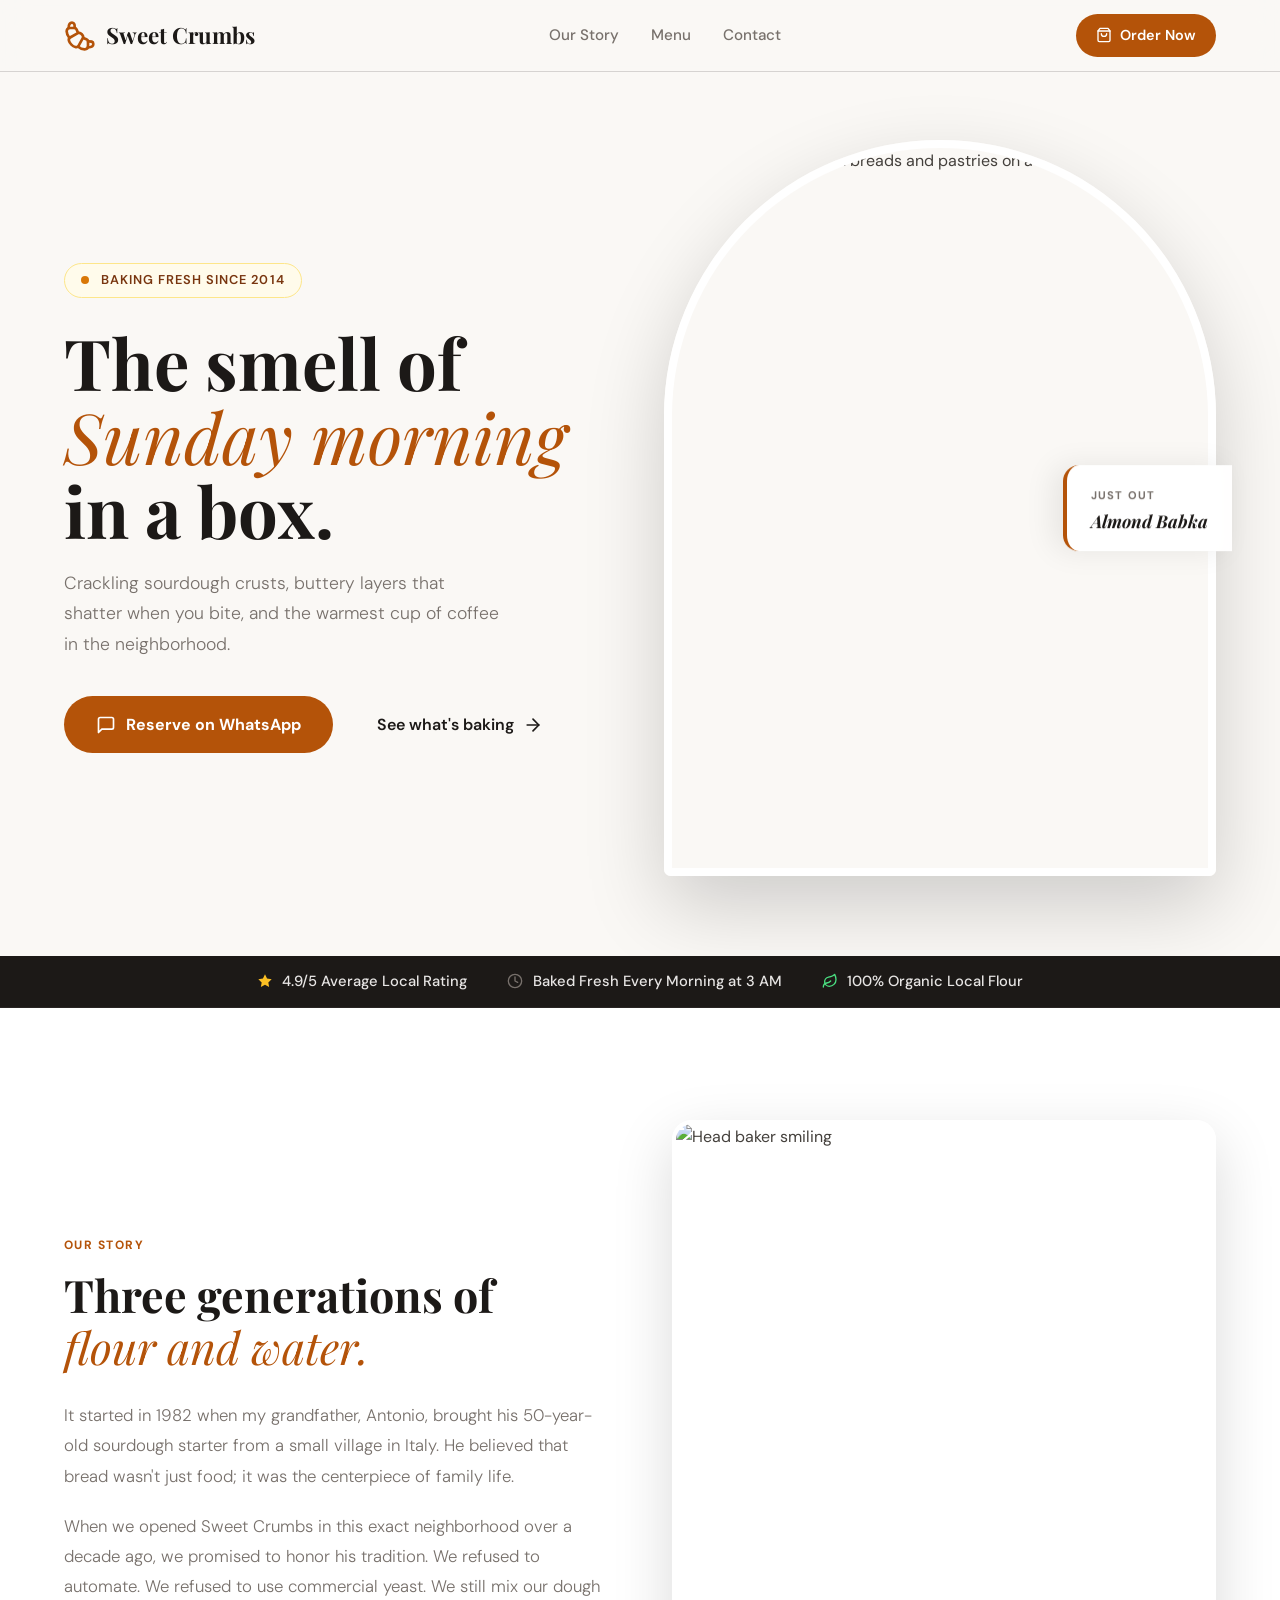
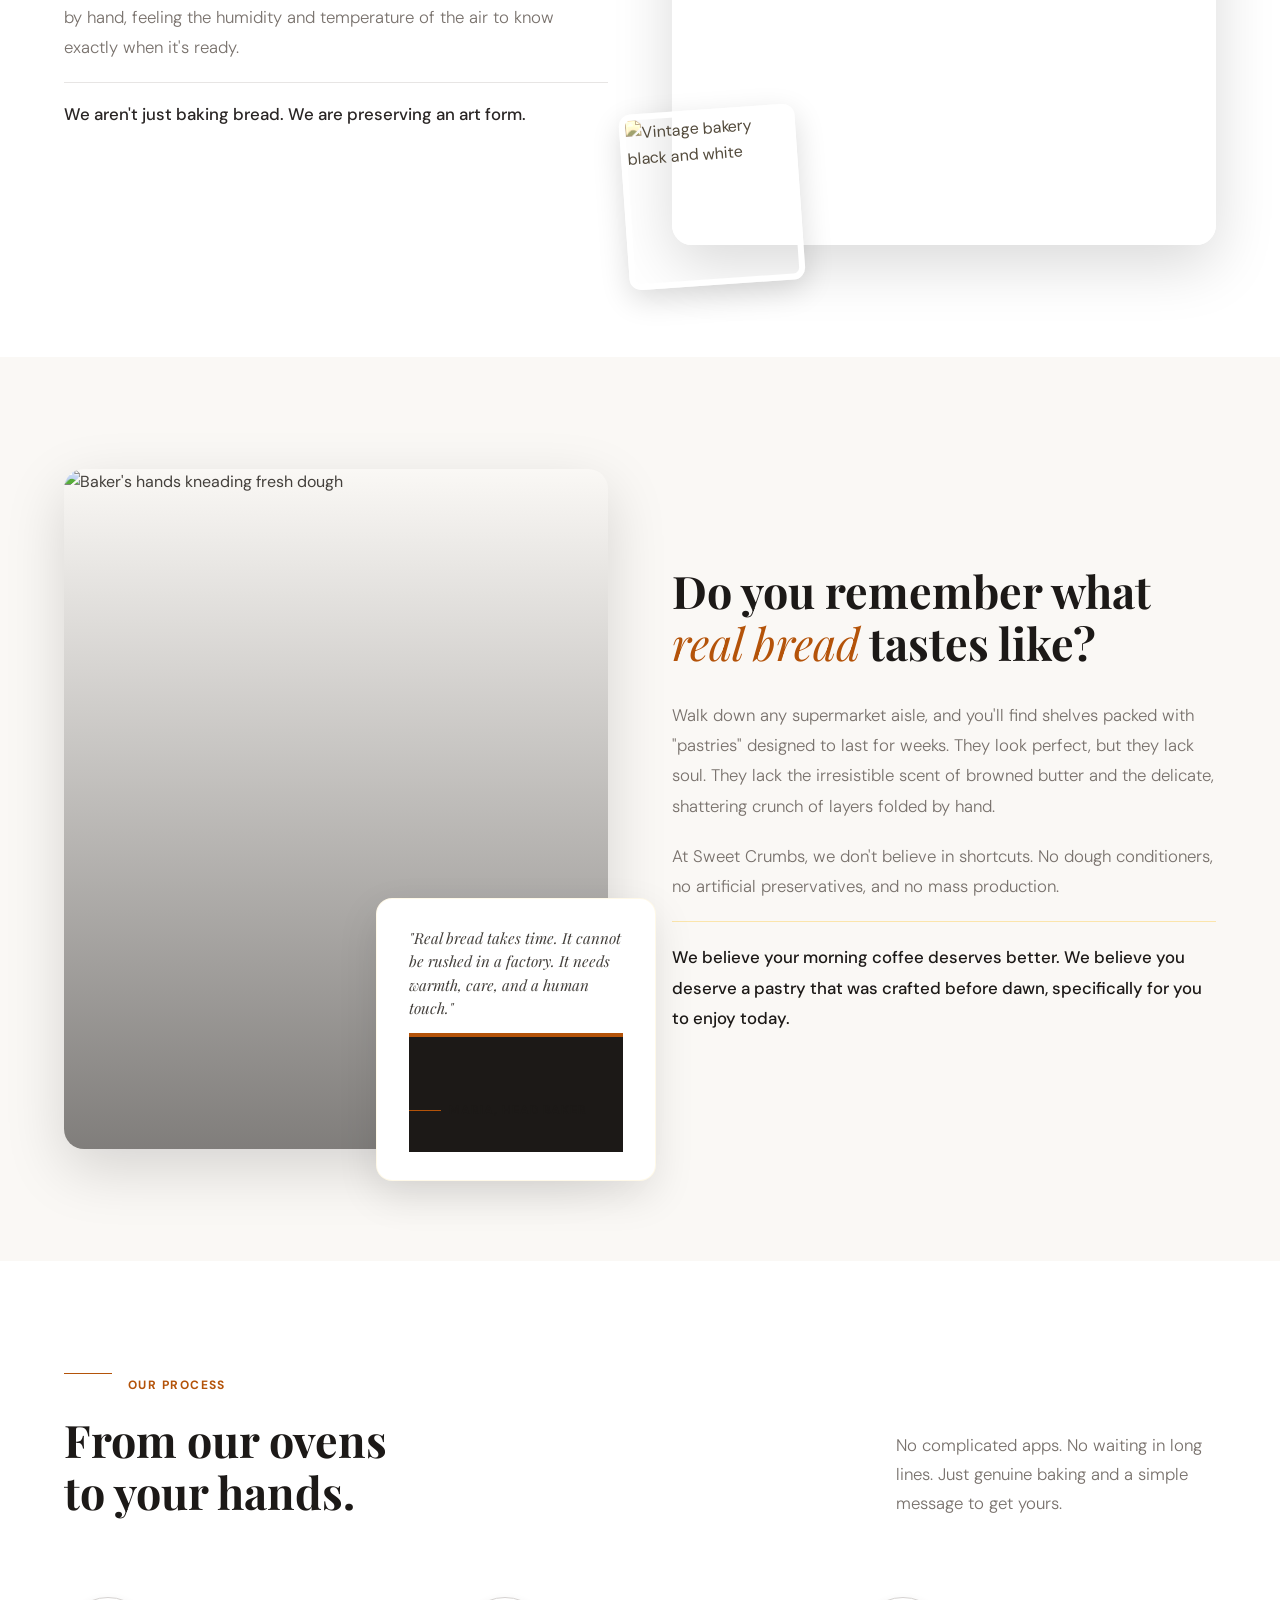
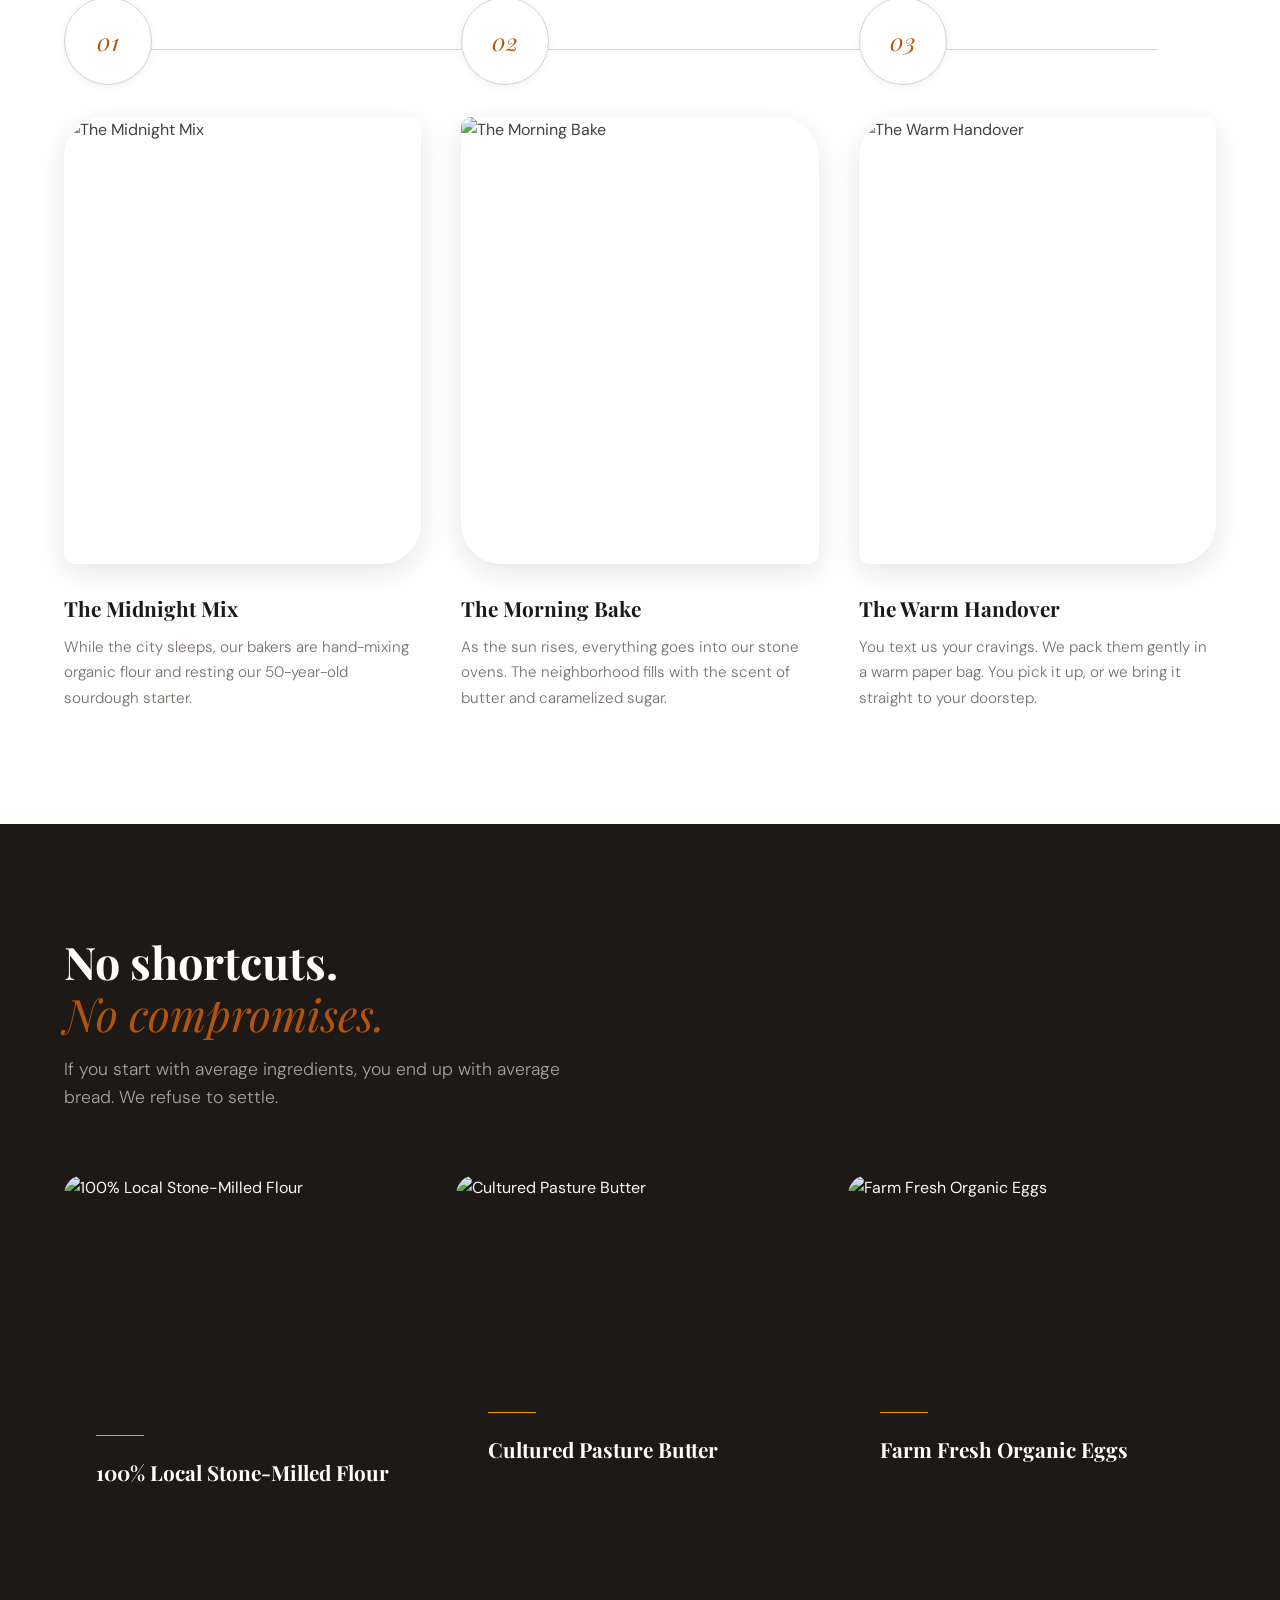
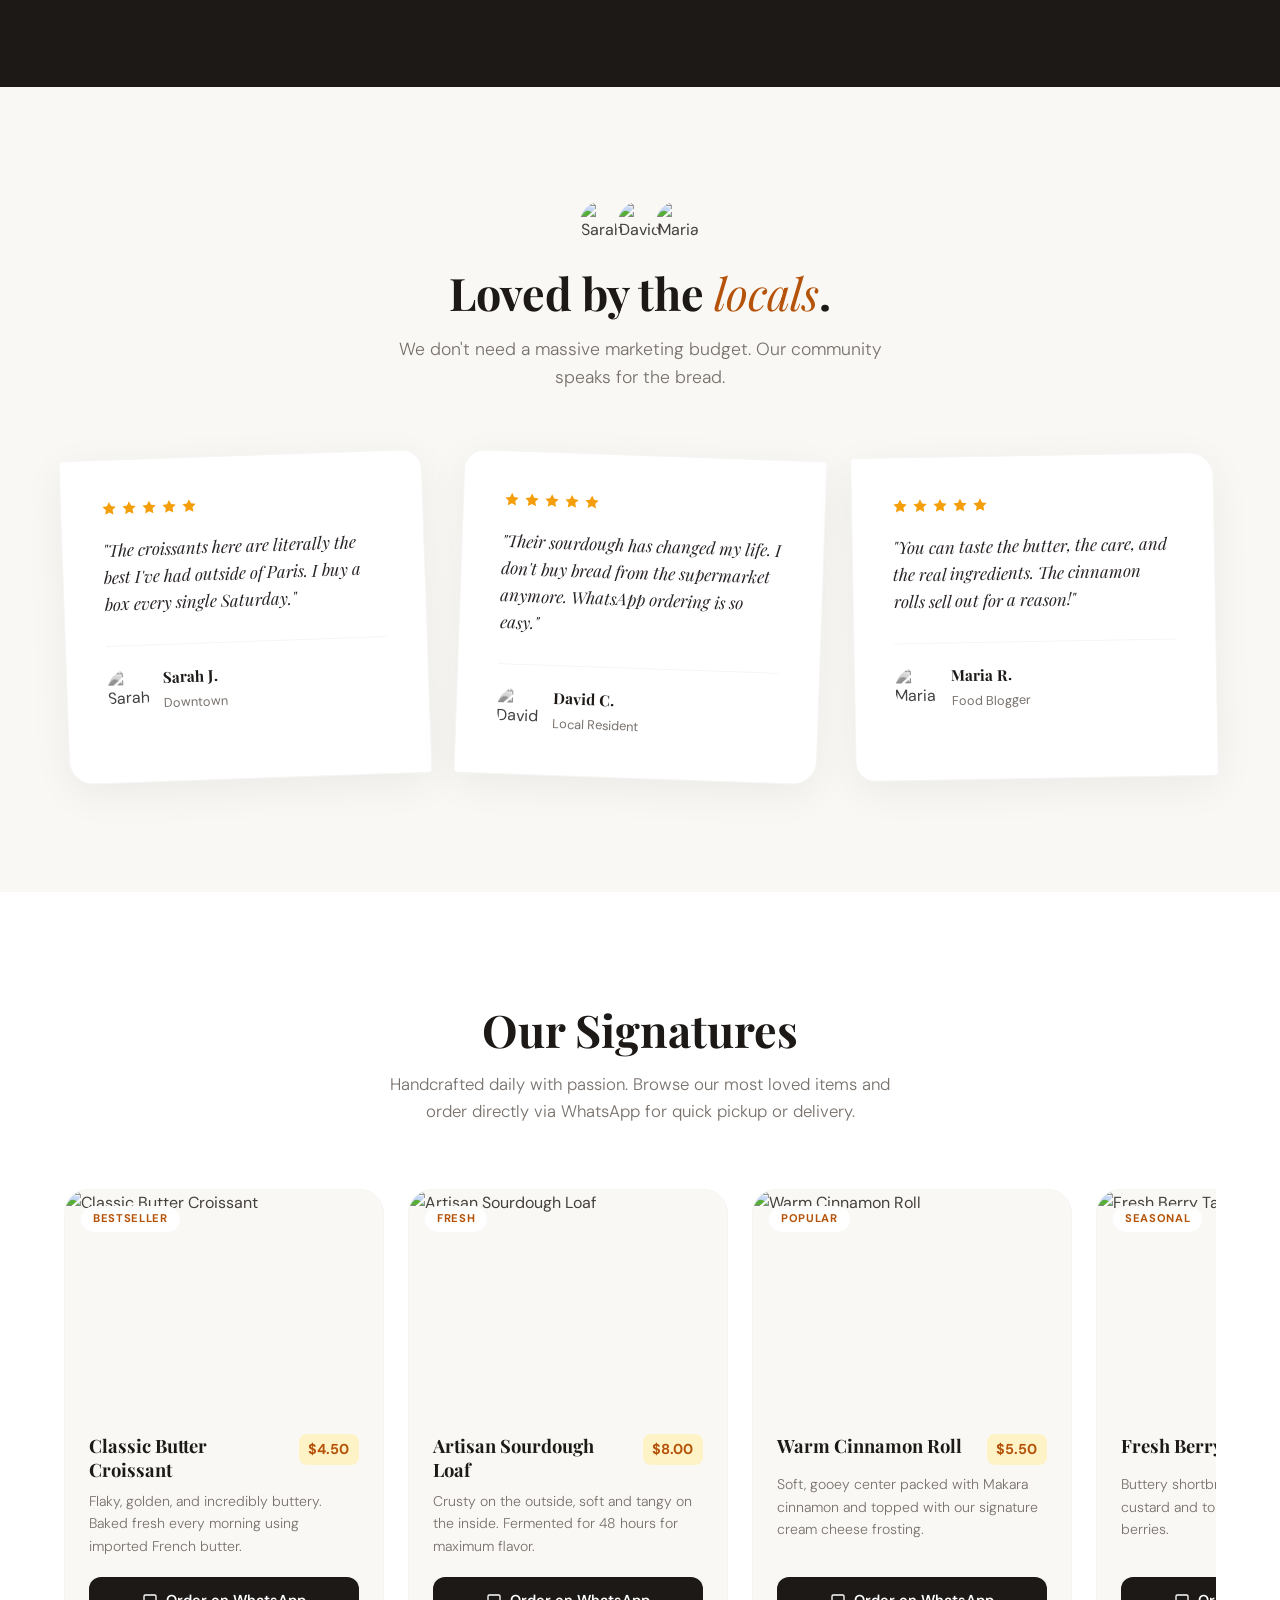
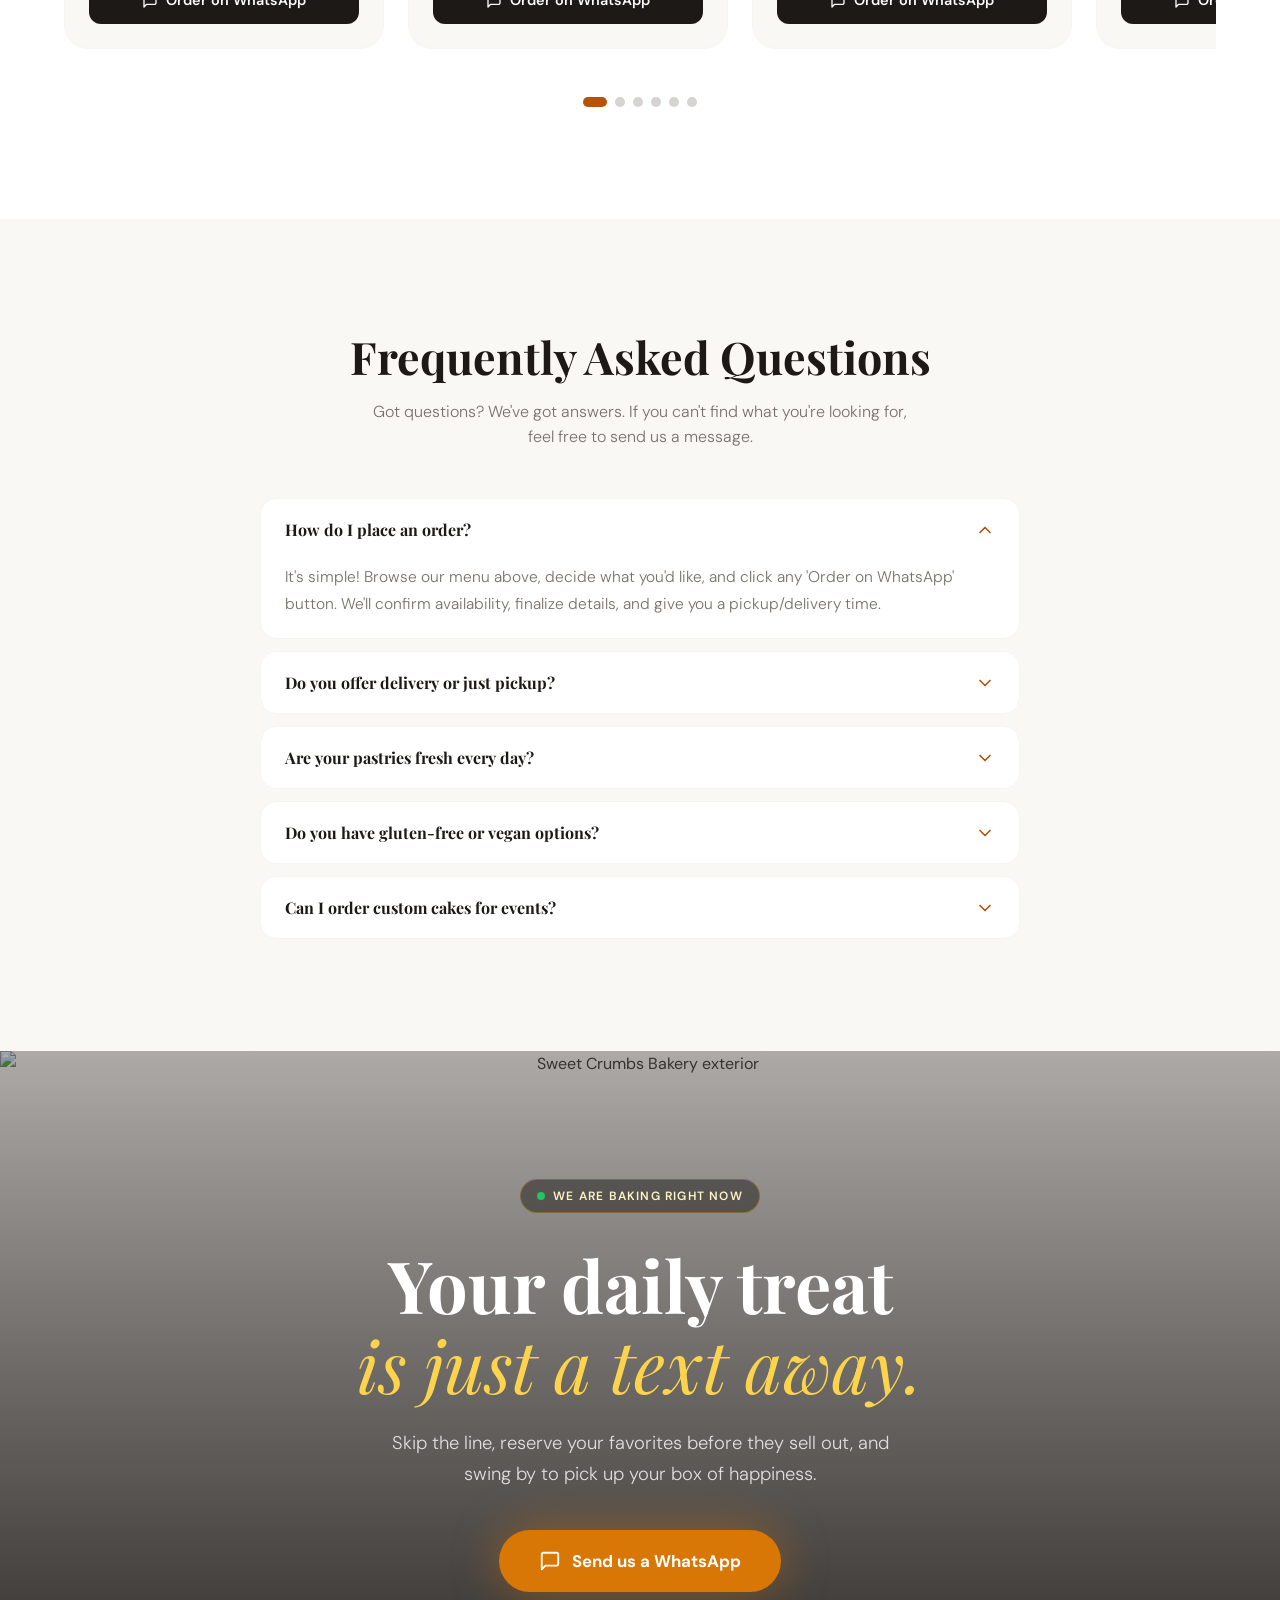
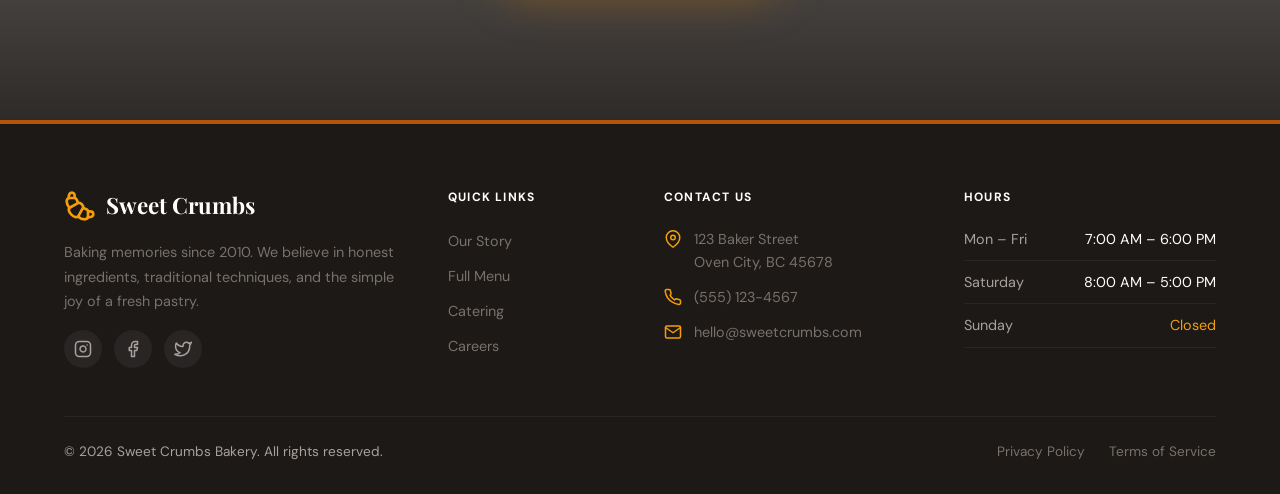
==== src/index.html @ 9a6006d7 "add separate" ====
<!DOCTYPE html>
<html lang="en">
<head>
  <meta charset="UTF-8" />
  <meta name="viewport" content="width=device-width, initial-scale=1.0" />
  <title>Sweet Crumbs - Artisan Bakery</title>
  <link rel="preconnect" href="https://fonts.googleapis.com" />
  <link rel="preconnect" href="https://fonts.gstatic.com" crossorigin />
  <link href="https://fonts.googleapis.com/css2?family=Playfair+Display:ital,wght@0,400;0,700;1,300;1,400&family=DM+Sans:wght@300;400;500;600&display=swap" rel="stylesheet" />
  <link rel="stylesheet" href="reset.css">
  <link rel="stylesheet" href="style.css">
  <script src="app.js" defer></script>
</head>
<body>

<!-- ══════════════ HEADER ══════════════ -->
<header>
  <div class="container inner">
    <a href="#" class="logo">
      <!-- Croissant icon -->
      <svg xmlns="http://www.w3.org/2000/svg" width="24" height="24" viewBox="0 0 24 24" fill="none" stroke="currentColor" stroke-width="2" stroke-linecap="round" stroke-linejoin="round" class="lucide lucide-croissant h-8 w-8" data-fg-d5jy3="1.13:16.408:/src/app/components/Header.tsx:18:11:747:33:e:Croissant::::::9uO" data-fgid-d5jy3=":r5:"><path d="m4.6 13.11 5.79-3.21c1.89-1.05 4.79 1.78 3.71 3.71l-3.22 5.81C8.8 23.16.79 15.23 4.6 13.11Z"></path><path d="m10.5 9.5-1-2.29C9.2 6.48 8.8 6 8 6H4.5C2.79 6 2 6.5 2 8.5a7.71 7.71 0 0 0 2 4.83"></path><path d="M8 6c0-1.55.24-4-2-4-2 0-2.5 2.17-2.5 4"></path><path d="m14.5 13.5 2.29 1c.73.3 1.21.7 1.21 1.5v3.5c0 1.71-.5 2.5-2.5 2.5a7.71 7.71 0 0 1-4.83-2"></path><path d="M18 16c1.55 0 4-.24 4 2 0 2-2.17 2.5-4 2.5"></path></svg>
      <span>Sweet Crumbs</span>
    </a>
    <nav>
      <a href="#about">Our Story</a>
      <a href="#menu">Menu</a>
      <a href="#contact">Contact</a>
    </nav>
    <a href="https://wa.me/1234567890" target="_blank" rel="noreferrer" class="btn-cta">
      <svg xmlns="http://www.w3.org/2000/svg" viewBox="0 0 24 24" fill="none" stroke="currentColor" stroke-width="2" stroke-linecap="round" stroke-linejoin="round">
        <path d="M6 2 3 6v14a2 2 0 0 0 2 2h14a2 2 0 0 0 2-2V6l-3-4z"/><line x1="3" y1="6" x2="21" y2="6"/><path d="M16 10a4 4 0 0 1-8 0"/>
      </svg>
      <span>Order Now</span>
    </a>
    <button class="hamburger" id="menuToggle" aria-label="Open menu">
      <span></span><span></span><span></span>
    </button>
  </div>
</header>

<!-- Mobile nav -->
<div class="mobile-nav" id="mobileNav">
  <button class="mobile-nav-close" id="menuClose" aria-label="Close menu">✕</button>
  <a href="#about" class="mobile-link">Our Story</a>
  <a href="#menu" class="mobile-link">Menu</a>
  <a href="#contact" class="mobile-link">Contact</a>
  <a href="https://wa.me/1234567890" class="btn-primary" style="width:max-content">Order Now</a>
</div>

<!-- ══════════════ HERO ══════════════ -->
<section class="hero">
  <div class="container">
    <div class="hero-inner">
      <div class="reveal-l">
        <div class="hero-badge"><span></span>Baking fresh since 2014</div>
        <h1>The smell of<br><em>Sunday morning</em><br>in a box.</h1>
        <p>Crackling sourdough crusts, buttery layers that shatter when you bite, and the warmest cup of coffee in the neighborhood.</p>
        <div class="hero-btns">
          <a href="https://wa.me/1234567890" target="_blank" rel="noreferrer" class="btn-primary">
            <svg xmlns="http://www.w3.org/2000/svg" viewBox="0 0 24 24" fill="none" stroke="currentColor" stroke-width="2" stroke-linecap="round" stroke-linejoin="round"><path d="M21 15a2 2 0 0 1-2 2H7l-4 4V5a2 2 0 0 1 2-2h14a2 2 0 0 1 2 2z"/></svg>
            Reserve on WhatsApp
          </a>
          <a href="#menu" class="btn-ghost">
            See what's baking
            <svg xmlns="http://www.w3.org/2000/svg" viewBox="0 0 24 24" fill="none" stroke="currentColor" stroke-width="2" stroke-linecap="round" stroke-linejoin="round"><line x1="5" y1="12" x2="19" y2="12"/><polyline points="12 5 19 12 12 19"/></svg>
          </a>
        </div>
      </div>
      <div class="reveal-r delay-2" style="position:relative">
        <div class="hero-img-wrap">
          <img src="https://images.unsplash.com/photo-1579005007646-4227f7820d5c?w=900&q=80" alt="Freshly baked artisan breads and pastries on a table" loading="eager" />
        </div>
        <div class="hero-float-tag">
          <small>Just out</small>
          <strong>Almond Babka</strong>
        </div>
      </div>
    </div>
  </div>
  <div class="hero-bg-glow"></div>
</section>

<!-- ══════════════ PROOF BAR ══════════════ -->
<div class="proof-bar">
  <div class="container inner">
    <div class="inner" style="justify-content:center;flex-wrap:wrap;gap:2.5rem;display:flex">
      <div class="proof-item">
        <svg class="ico-star" xmlns="http://www.w3.org/2000/svg" viewBox="0 0 24 24" fill="currentColor"><polygon points="12 2 15.09 8.26 22 9.27 17 14.14 18.18 21.02 12 17.77 5.82 21.02 7 14.14 2 9.27 8.91 8.26 12 2"/></svg>
        4.9/5 Average Local Rating
      </div>
      <div class="proof-item">
        <svg class="ico-clock" xmlns="http://www.w3.org/2000/svg" viewBox="0 0 24 24" fill="none" stroke="currentColor" stroke-width="2" stroke-linecap="round" stroke-linejoin="round"><circle cx="12" cy="12" r="10"/><polyline points="12 6 12 12 16 14"/></svg>
        Baked Fresh Every Morning at 3 AM
      </div>
      <div class="proof-item">
        <svg class="ico-leaf" xmlns="http://www.w3.org/2000/svg" viewBox="0 0 24 24" fill="none" stroke="currentColor" stroke-width="2" stroke-linecap="round" stroke-linejoin="round"><path d="M11 20A7 7 0 0 1 9.8 6.1C15.5 5 17 4.48 19 2c1 2 2 4.18 2 8 0 5.5-4.78 10-10 10z"/><path d="M2 21c0-3 1.85-5.36 5.08-6C9.5 14.52 12 13 13 12"/></svg>
        100% Organic Local Flour
      </div>
    </div>
  </div>
</div>

<!-- ══════════════ OUR STORY ══════════════ -->
<section id="about">
  <div class="container">
    <div class="story-grid">
      <div class="reveal-l">
        <span class="section-label">Our Story</span>
        <h2 class="section-title">Three generations of<br><em>flour and water.</em></h2>
        <div class="story-body" style="margin-top:1.75rem">
          <p>It started in 1982 when my grandfather, Antonio, brought his 50-year-old sourdough starter from a small village in Italy. He believed that bread wasn't just food; it was the centerpiece of family life.</p>
          <p>When we opened Sweet Crumbs in this exact neighborhood over a decade ago, we promised to honor his tradition. We refused to automate. We refused to use commercial yeast. We still mix our dough by hand, feeling the humidity and temperature of the air to know exactly when it's ready.</p>
          <p>We aren't just baking bread. We are preserving an art form.</p>
        </div>
      </div>
      <div class="reveal-r delay-2">
        <div class="story-img-wrap">
          <div class="story-img-main">
            <img src="https://images.unsplash.com/photo-1675285458906-26993548039c?w=800&q=80" alt="Head baker smiling" loading="lazy" />
          </div>
          <div class="story-img-thumb">
            <img src="https://images.unsplash.com/photo-1765448808777-bb950228e437?w=400&q=80" alt="Vintage bakery black and white" loading="lazy" />
          </div>
        </div>
      </div>
    </div>
  </div>
</section>

<!-- ══════════════ PROBLEM SECTION ══════════════ -->
<section id="problem">
  <div class="container">
    <div class="problem-grid">
      <div class="reveal-l">
        <div class="problem-img-wrap">
          <div class="problem-img-main">
            <img src="https://images.unsplash.com/photo-1770040792240-a39c2976f73e?w=800&q=80" alt="Baker's hands kneading fresh dough" loading="lazy" />
          </div>
          <div class="problem-quote">
            <p>"Real bread takes time. It cannot be rushed in a factory. It needs warmth, care, and a human touch."</p>
            <footer><span>Maria, Head Baker</span></footer>
          </div>
        </div>
      </div>
      <div class="reveal-r delay-2">
        <h2 class="section-title">Do you remember what <em>real bread</em> tastes like?</h2>
        <div class="problem-body" style="margin-top:2rem">
          <p>Walk down any supermarket aisle, and you'll find shelves packed with "pastries" designed to last for weeks. They look perfect, but they lack soul. They lack the irresistible scent of browned butter and the delicate, shattering crunch of layers folded by hand.</p>
          <p>At Sweet Crumbs, we don't believe in shortcuts. No dough conditioners, no artificial preservatives, and no mass production.</p>
          <p class="highlight">We believe your morning coffee deserves better. We believe you deserve a pastry that was crafted before dawn, specifically for you to enjoy today.</p>
        </div>
      </div>
    </div>
  </div>
</section>

<!-- ══════════════ HOW IT WORKS ══════════════ -->
<section id="process">
  <div class="container">
    <div class="process-header">
      <div class="reveal-l">
        <div style="display:flex;align-items:center;gap:1rem;margin-bottom:1rem">
          <div class="divider"></div>
          <span class="section-label" style="margin:0">Our Process</span>
        </div>
        <h2 class="section-title">From our ovens<br>to your hands.</h2>
      </div>
      <p class="reveal-r delay-2">No complicated apps. No waiting in long lines. Just genuine baking and a simple message to get yours.</p>
    </div>
    <div class="steps">
      <div class="step reveal delay-1">
        <div class="step-num"><span>01</span></div>
        <div class="step-img">
          <img src="https://images.unsplash.com/photo-1586270211622-781b5dda0d4b?w=600&q=80" alt="The Midnight Mix" loading="lazy" />
        </div>
        <h3>The Midnight Mix</h3>
        <p>While the city sleeps, our bakers are hand-mixing organic flour and resting our 50-year-old sourdough starter.</p>
      </div>
      <div class="step reveal delay-2">
        <div class="step-num"><span>02</span></div>
        <div class="step-img">
          <img src="https://images.unsplash.com/photo-1772758631775-62f1912fe0f7?w=600&q=80" alt="The Morning Bake" loading="lazy" />
        </div>
        <h3>The Morning Bake</h3>
        <p>As the sun rises, everything goes into our stone ovens. The neighborhood fills with the scent of butter and caramelized sugar.</p>
      </div>
      <div class="step reveal delay-3">
        <div class="step-num"><span>03</span></div>
        <div class="step-img">
          <img src="https://images.unsplash.com/photo-1594400316172-d7ca545d9bf3?w=600&q=80" alt="The Warm Handover" loading="lazy" />
        </div>
        <h3>The Warm Handover</h3>
        <p>You text us your cravings. We pack them gently in a warm paper bag. You pick it up, or we bring it straight to your doorstep.</p>
      </div>
    </div>
  </div>
</section>

<!-- ══════════════ FEATURES / INGREDIENTS ══════════════ -->
<section id="ingredients">
  <div class="container">
    <div class="features-header reveal">
      <h2 class="section-title">No shortcuts.<br><em>No compromises.</em></h2>
      <p>If you start with average ingredients, you end up with average bread. We refuse to settle.</p>
    </div>
    <div class="features-grid">
      <div class="feature-card reveal delay-1">
        <img src="https://images.unsplash.com/photo-1551794854-4199c263ef3f?w=800&q=80" alt="100% Local Stone-Milled Flour" loading="lazy" />
        <div class="feature-card-body">
          <div class="feature-line"></div>
          <h3>100% Local Stone-Milled Flour</h3>
          <p>Sourced from farms less than 50 miles away. No bleaches, no additives, just pure wheat.</p>
        </div>
      </div>
      <div class="feature-card reveal delay-2">
        <img src="https://images.unsplash.com/photo-1602198905362-b0ff3630686d?w=800&q=80" alt="Cultured Pasture Butter" loading="lazy" />
        <div class="feature-card-body">
          <div class="feature-line"></div>
          <h3>Cultured Pasture Butter</h3>
          <p>The secret to our shattering layers. We use 84% butterfat European-style butter, rolled by hand.</p>
        </div>
      </div>
      <div class="feature-card reveal delay-3">
        <img src="https://images.unsplash.com/photo-1756361946794-d7976ff5f765?w=800&q=80" alt="Farm Fresh Organic Eggs" loading="lazy" />
        <div class="feature-card-body">
          <div class="feature-line"></div>
          <h3>Farm Fresh Organic Eggs</h3>
          <p>Golden yolks make golden brioche. Delivered fresh twice a week from happy, free-roaming hens.</p>
        </div>
      </div>
    </div>
  </div>
</section>

<!-- ══════════════ TESTIMONIALS ══════════════ -->
<section id="reviews">
  <div class="container">
    <div class="reviews-header reveal">
      <div class="avatar-row">
        <img src="https://images.unsplash.com/photo-1595085610896-fb31cfd5d4b7?w=120&q=80" alt="Sarah J." />
        <img src="https://images.unsplash.com/photo-1764816657425-b3c79b616d14?w=120&q=80" alt="David C." />
        <img src="https://images.unsplash.com/photo-1740362381413-21a42bc17283?w=120&q=80" alt="Maria R." />
      </div>
      <h2 class="section-title">Loved by the <em>locals</em>.</h2>
      <p>We don't need a massive marketing budget. Our community speaks for the bread.</p>
    </div>
    <div class="reviews-grid">
      <div class="review-card reveal delay-1">
        <div class="stars">
          <svg viewBox="0 0 24 24" xmlns="http://www.w3.org/2000/svg"><polygon points="12 2 15.09 8.26 22 9.27 17 14.14 18.18 21.02 12 17.77 5.82 21.02 7 14.14 2 9.27 8.91 8.26 12 2"/></svg>
          <svg viewBox="0 0 24 24" xmlns="http://www.w3.org/2000/svg"><polygon points="12 2 15.09 8.26 22 9.27 17 14.14 18.18 21.02 12 17.77 5.82 21.02 7 14.14 2 9.27 8.91 8.26 12 2"/></svg>
          <svg viewBox="0 0 24 24" xmlns="http://www.w3.org/2000/svg"><polygon points="12 2 15.09 8.26 22 9.27 17 14.14 18.18 21.02 12 17.77 5.82 21.02 7 14.14 2 9.27 8.91 8.26 12 2"/></svg>
          <svg viewBox="0 0 24 24" xmlns="http://www.w3.org/2000/svg"><polygon points="12 2 15.09 8.26 22 9.27 17 14.14 18.18 21.02 12 17.77 5.82 21.02 7 14.14 2 9.27 8.91 8.26 12 2"/></svg>
          <svg viewBox="0 0 24 24" xmlns="http://www.w3.org/2000/svg"><polygon points="12 2 15.09 8.26 22 9.27 17 14.14 18.18 21.02 12 17.77 5.82 21.02 7 14.14 2 9.27 8.91 8.26 12 2"/></svg>
        </div>
        <blockquote>"The croissants here are literally the best I've had outside of Paris. I buy a box every single Saturday."</blockquote>
        <div class="reviewer">
          <img src="https://images.unsplash.com/photo-1595085610896-fb31cfd5d4b7?w=120&q=80" alt="Sarah J." />
          <div><strong>Sarah J.</strong><small>Downtown</small></div>
        </div>
      </div>
      <div class="review-card reveal delay-2">
        <div class="stars">
          <svg viewBox="0 0 24 24" xmlns="http://www.w3.org/2000/svg"><polygon points="12 2 15.09 8.26 22 9.27 17 14.14 18.18 21.02 12 17.77 5.82 21.02 7 14.14 2 9.27 8.91 8.26 12 2"/></svg>
          <svg viewBox="0 0 24 24" xmlns="http://www.w3.org/2000/svg"><polygon points="12 2 15.09 8.26 22 9.27 17 14.14 18.18 21.02 12 17.77 5.82 21.02 7 14.14 2 9.27 8.91 8.26 12 2"/></svg>
          <svg viewBox="0 0 24 24" xmlns="http://www.w3.org/2000/svg"><polygon points="12 2 15.09 8.26 22 9.27 17 14.14 18.18 21.02 12 17.77 5.82 21.02 7 14.14 2 9.27 8.91 8.26 12 2"/></svg>
          <svg viewBox="0 0 24 24" xmlns="http://www.w3.org/2000/svg"><polygon points="12 2 15.09 8.26 22 9.27 17 14.14 18.18 21.02 12 17.77 5.82 21.02 7 14.14 2 9.27 8.91 8.26 12 2"/></svg>
          <svg viewBox="0 0 24 24" xmlns="http://www.w3.org/2000/svg"><polygon points="12 2 15.09 8.26 22 9.27 17 14.14 18.18 21.02 12 17.77 5.82 21.02 7 14.14 2 9.27 8.91 8.26 12 2"/></svg>
        </div>
        <blockquote>"Their sourdough has changed my life. I don't buy bread from the supermarket anymore. WhatsApp ordering is so easy."</blockquote>
        <div class="reviewer">
          <img src="https://images.unsplash.com/photo-1764816657425-b3c79b616d14?w=120&q=80" alt="David C." />
          <div><strong>David C.</strong><small>Local Resident</small></div>
        </div>
      </div>
      <div class="review-card reveal delay-3">
        <div class="stars">
          <svg viewBox="0 0 24 24" xmlns="http://www.w3.org/2000/svg"><polygon points="12 2 15.09 8.26 22 9.27 17 14.14 18.18 21.02 12 17.77 5.82 21.02 7 14.14 2 9.27 8.91 8.26 12 2"/></svg>
          <svg viewBox="0 0 24 24" xmlns="http://www.w3.org/2000/svg"><polygon points="12 2 15.09 8.26 22 9.27 17 14.14 18.18 21.02 12 17.77 5.82 21.02 7 14.14 2 9.27 8.91 8.26 12 2"/></svg>
          <svg viewBox="0 0 24 24" xmlns="http://www.w3.org/2000/svg"><polygon points="12 2 15.09 8.26 22 9.27 17 14.14 18.18 21.02 12 17.77 5.82 21.02 7 14.14 2 9.27 8.91 8.26 12 2"/></svg>
          <svg viewBox="0 0 24 24" xmlns="http://www.w3.org/2000/svg"><polygon points="12 2 15.09 8.26 22 9.27 17 14.14 18.18 21.02 12 17.77 5.82 21.02 7 14.14 2 9.27 8.91 8.26 12 2"/></svg>
          <svg viewBox="0 0 24 24" xmlns="http://www.w3.org/2000/svg"><polygon points="12 2 15.09 8.26 22 9.27 17 14.14 18.18 21.02 12 17.77 5.82 21.02 7 14.14 2 9.27 8.91 8.26 12 2"/></svg>
        </div>
        <blockquote>"You can taste the butter, the care, and the real ingredients. The cinnamon rolls sell out for a reason!"</blockquote>
        <div class="reviewer">
          <img src="https://images.unsplash.com/photo-1740362381413-21a42bc17283?w=120&q=80" alt="Maria R." />
          <div><strong>Maria R.</strong><small>Food Blogger</small></div>
        </div>
      </div>
    </div>
  </div>
</section>

<!-- ══════════════ PRODUCT CAROUSEL / MENU ══════════════ -->
<section id="menu">
  <div class="container">
    <h2 class="section-title reveal">Our Signatures</h2>
    <p class="reveal delay-1">Handcrafted daily with passion. Browse our most loved items and order directly via WhatsApp for quick pickup or delivery.</p>
    <div class="carousel-wrap reveal delay-2">
      <div class="carousel" id="productCarousel">

        <div class="product-card">
          <div class="product-img">
            <img src="https://images.unsplash.com/photo-1658740877399-0422c2addd6c?w=640&q=80" alt="Classic Butter Croissant" loading="lazy" />
            <span class="product-tag">Bestseller</span>
          </div>
          <div class="product-body">
            <div class="product-row">
              <h3>Classic Butter Croissant</h3>
              <span class="product-price">$4.50</span>
            </div>
            <p>Flaky, golden, and incredibly buttery. Baked fresh every morning using imported French butter.</p>
            <a href="https://wa.me/1234567890?text=Gostaria%20de%20pedir%20Classic%20Butter%20Croissant" target="_blank" rel="noreferrer" class="btn-order">
              <svg xmlns="http://www.w3.org/2000/svg" viewBox="0 0 24 24" fill="none" stroke="currentColor" stroke-width="2" stroke-linecap="round" stroke-linejoin="round"><path d="M21 15a2 2 0 0 1-2 2H7l-4 4V5a2 2 0 0 1 2-2h14a2 2 0 0 1 2 2z"/></svg>
              Order on WhatsApp
            </a>
          </div>
        </div>

        <div class="product-card">
          <div class="product-img">
            <img src="https://images.unsplash.com/photo-1767065888047-b2264073364b?w=640&q=80" alt="Artisan Sourdough Loaf" loading="lazy" />
            <span class="product-tag">Fresh</span>
          </div>
          <div class="product-body">
            <div class="product-row">
              <h3>Artisan Sourdough Loaf</h3>
              <span class="product-price">$8.00</span>
            </div>
            <p>Crusty on the outside, soft and tangy on the inside. Fermented for 48 hours for maximum flavor.</p>
            <a href="https://wa.me/1234567890?text=Gostaria%20de%20pedir%20Artisan%20Sourdough%20Loaf" target="_blank" rel="noreferrer" class="btn-order">
              <svg xmlns="http://www.w3.org/2000/svg" viewBox="0 0 24 24" fill="none" stroke="currentColor" stroke-width="2" stroke-linecap="round" stroke-linejoin="round"><path d="M21 15a2 2 0 0 1-2 2H7l-4 4V5a2 2 0 0 1 2-2h14a2 2 0 0 1 2 2z"/></svg>
              Order on WhatsApp
            </a>
          </div>
        </div>

        <div class="product-card">
          <div class="product-img">
            <img src="https://images.unsplash.com/photo-1613478881398-1d9d2cdb5067?w=640&q=80" alt="Warm Cinnamon Roll" loading="lazy" />
            <span class="product-tag">Popular</span>
          </div>
          <div class="product-body">
            <div class="product-row">
              <h3>Warm Cinnamon Roll</h3>
              <span class="product-price">$5.50</span>
            </div>
            <p>Soft, gooey center packed with Makara cinnamon and topped with our signature cream cheese frosting.</p>
            <a href="https://wa.me/1234567890?text=Gostaria%20de%20pedir%20Cinnamon%20Roll" target="_blank" rel="noreferrer" class="btn-order">
              <svg xmlns="http://www.w3.org/2000/svg" viewBox="0 0 24 24" fill="none" stroke="currentColor" stroke-width="2" stroke-linecap="round" stroke-linejoin="round"><path d="M21 15a2 2 0 0 1-2 2H7l-4 4V5a2 2 0 0 1 2-2h14a2 2 0 0 1 2 2z"/></svg>
              Order on WhatsApp
            </a>
          </div>
        </div>

        <div class="product-card">
          <div class="product-img">
            <img src="https://images.unsplash.com/photo-1653491888623-6f38a759442f?w=640&q=80" alt="Fresh Berry Tart" loading="lazy" />
            <span class="product-tag">Seasonal</span>
          </div>
          <div class="product-body">
            <div class="product-row">
              <h3>Fresh Berry Tart</h3>
              <span class="product-price">$6.50</span>
            </div>
            <p>Buttery shortbread crust filled with vanilla custard and topped with seasonal fresh berries.</p>
            <a href="https://wa.me/1234567890?text=Gostaria%20de%20pedir%20Fresh%20Berry%20Tart" target="_blank" rel="noreferrer" class="btn-order">
              <svg xmlns="http://www.w3.org/2000/svg" viewBox="0 0 24 24" fill="none" stroke="currentColor" stroke-width="2" stroke-linecap="round" stroke-linejoin="round"><path d="M21 15a2 2 0 0 1-2 2H7l-4 4V5a2 2 0 0 1 2-2h14a2 2 0 0 1 2 2z"/></svg>
              Order on WhatsApp
            </a>
          </div>
        </div>

        <div class="product-card">
          <div class="product-img">
            <img src="https://images.unsplash.com/photo-1737065175923-7b05466a2c1a?w=640&q=80" alt="Rustic French Baguette" loading="lazy" />
            <span class="product-tag">Daily</span>
          </div>
          <div class="product-body">
            <div class="product-row">
              <h3>Rustic French Baguette</h3>
              <span class="product-price">$3.50</span>
            </div>
            <p>Traditional long loaf with a crisp crust and a chewy, airy interior. Baked on a stone hearth.</p>
            <a href="https://wa.me/1234567890?text=Gostaria%20de%20pedir%20French%20Baguette" target="_blank" rel="noreferrer" class="btn-order">
              <svg xmlns="http://www.w3.org/2000/svg" viewBox="0 0 24 24" fill="none" stroke="currentColor" stroke-width="2" stroke-linecap="round" stroke-linejoin="round"><path d="M21 15a2 2 0 0 1-2 2H7l-4 4V5a2 2 0 0 1 2-2h14a2 2 0 0 1 2 2z"/></svg>
              Order on WhatsApp
            </a>
          </div>
        </div>

        <div class="product-card">
          <div class="product-img">
            <img src="https://images.unsplash.com/photo-1694224382283-05e6d8fc235f?w=640&q=80" alt="Signature Vanilla Bean Cake" loading="lazy" />
            <span class="product-tag">Pre-order</span>
          </div>
          <div class="product-body">
            <div class="product-row">
              <h3>Signature Vanilla Bean Cake</h3>
              <span class="product-price">$45.00</span>
            </div>
            <p>Layers of moist vanilla sponge with rich buttercream frosting. Perfect for any special occasion.</p>
            <a href="https://wa.me/1234567890?text=Gostaria%20de%20pedir%20Vanilla%20Bean%20Cake" target="_blank" rel="noreferrer" class="btn-order">
              <svg xmlns="http://www.w3.org/2000/svg" viewBox="0 0 24 24" fill="none" stroke="currentColor" stroke-width="2" stroke-linecap="round" stroke-linejoin="round"><path d="M21 15a2 2 0 0 1-2 2H7l-4 4V5a2 2 0 0 1 2-2h14a2 2 0 0 1 2 2z"/></svg>
              Order on WhatsApp
            </a>
          </div>
        </div>

        <div class="product-card">
          <div class="product-img">
            <img src="https://images.unsplash.com/photo-1661417115373-e337c7754554?w=640&q=80" alt="Warm Chocolate Chip Cookie" loading="lazy" />
            <span class="product-tag">Classic</span>
          </div>
          <div class="product-body">
            <div class="product-row">
              <h3>Chocolate Chip Cookie</h3>
              <span class="product-price">$3.50</span>
            </div>
            <p>Crispy on the edges, soft and gooey in the center. Made with premium dark chocolate chunks.</p>
            <a href="https://wa.me/1234567890?text=Gostaria%20de%20pedir%20Chocolate%20Chip%20Cookie" target="_blank" rel="noreferrer" class="btn-order">
              <svg xmlns="http://www.w3.org/2000/svg" viewBox="0 0 24 24" fill="none" stroke="currentColor" stroke-width="2" stroke-linecap="round" stroke-linejoin="round"><path d="M21 15a2 2 0 0 1-2 2H7l-4 4V5a2 2 0 0 1 2-2h14a2 2 0 0 1 2 2z"/></svg>
              Order on WhatsApp
            </a>
          </div>
        </div>

        <div class="product-card">
          <div class="product-img">
            <img src="https://images.unsplash.com/photo-1588914683573-8addfd1eb58a?w=640&q=80" alt="Assorted Macarons Box" loading="lazy" />
            <span class="product-tag">Gift Idea</span>
          </div>
          <div class="product-body">
            <div class="product-row">
              <h3>Assorted Macarons Box</h3>
              <span class="product-price">$24.00</span>
            </div>
            <p>A dozen of our delicate French macarons in assorted flavors including pistachio, raspberry, and chocolate.</p>
            <a href="https://wa.me/1234567890?text=Gostaria%20de%20pedir%20Assorted%20Macarons%20Box" target="_blank" rel="noreferrer" class="btn-order">
              <svg xmlns="http://www.w3.org/2000/svg" viewBox="0 0 24 24" fill="none" stroke="currentColor" stroke-width="2" stroke-linecap="round" stroke-linejoin="round"><path d="M21 15a2 2 0 0 1-2 2H7l-4 4V5a2 2 0 0 1 2-2h14a2 2 0 0 1 2 2z"/></svg>
              Order on WhatsApp
            </a>
          </div>
        </div>

      </div>
      <div class="carousel-dots" id="carouselDots"></div>
    </div>
  </div>
</section>

<!-- ══════════════ FAQ ══════════════ -->
<section id="faq">
  <div class="container">
    <h2 class="section-title reveal">Frequently Asked Questions</h2>
    <p class="reveal delay-1">Got questions? We've got answers. If you can't find what you're looking for, feel free to send us a message.</p>
    <div class="faq-list">

      <div class="faq-item open reveal delay-1">
        <button class="faq-question">
          <span>How do I place an order?</span>
          <svg class="faq-icon" xmlns="http://www.w3.org/2000/svg" width="20" height="20" viewBox="0 0 24 24" fill="none" stroke="currentColor" stroke-width="2" stroke-linecap="round" stroke-linejoin="round"><polyline points="6 9 12 15 18 9"/></svg>
        </button>
        <div class="faq-answer">It's simple! Browse our menu above, decide what you'd like, and click any 'Order on WhatsApp' button. We'll confirm availability, finalize details, and give you a pickup/delivery time.</div>
      </div>

      <div class="faq-item reveal delay-2">
        <button class="faq-question">
          <span>Do you offer delivery or just pickup?</span>
          <svg class="faq-icon" xmlns="http://www.w3.org/2000/svg" width="20" height="20" viewBox="0 0 24 24" fill="none" stroke="currentColor" stroke-width="2" stroke-linecap="round" stroke-linejoin="round"><polyline points="6 9 12 15 18 9"/></svg>
        </button>
        <div class="faq-answer">We offer both! You can pick up directly from our bakery, or we can arrange local delivery within a 10-mile radius. Delivery fees may apply depending on distance.</div>
      </div>

      <div class="faq-item reveal delay-3">
        <button class="faq-question">
          <span>Are your pastries fresh every day?</span>
          <svg class="faq-icon" xmlns="http://www.w3.org/2000/svg" width="20" height="20" viewBox="0 0 24 24" fill="none" stroke="currentColor" stroke-width="2" stroke-linecap="round" stroke-linejoin="round"><polyline points="6 9 12 15 18 9"/></svg>
        </button>
        <div class="faq-answer">Absolutely. We stand by our 100% fresh guarantee. Our bakers start at 3 AM every single day. Any unsold items are donated to local shelters at closing time.</div>
      </div>

      <div class="faq-item reveal delay-4">
        <button class="faq-question">
          <span>Do you have gluten-free or vegan options?</span>
          <svg class="faq-icon" xmlns="http://www.w3.org/2000/svg" width="20" height="20" viewBox="0 0 24 24" fill="none" stroke="currentColor" stroke-width="2" stroke-linecap="round" stroke-linejoin="round"><polyline points="6 9 12 15 18 9"/></svg>
        </button>
        <div class="faq-answer">Yes, we do! While our main focus is traditional baking, we have dedicated a specific section of our menu to delicious gluten-free and vegan alternatives. Just ask us on WhatsApp!</div>
      </div>

      <div class="faq-item reveal delay-4">
        <button class="faq-question">
          <span>Can I order custom cakes for events?</span>
          <svg class="faq-icon" xmlns="http://www.w3.org/2000/svg" width="20" height="20" viewBox="0 0 24 24" fill="none" stroke="currentColor" stroke-width="2" stroke-linecap="round" stroke-linejoin="round"><polyline points="6 9 12 15 18 9"/></svg>
        </button>
        <div class="faq-answer">Of course! For custom cakes and large event catering, please contact us at least 72 hours in advance so we can ensure everything is perfect for your special day.</div>
      </div>

    </div>
  </div>
</section>

<!-- ══════════════ FINAL CTA ══════════════ -->
<section id="contact">
  <div class="cta-bg">
    <img src="https://images.unsplash.com/photo-1598672739870-510404fc00a1?w=1600&q=80" alt="Sweet Crumbs Bakery exterior" loading="lazy" />
  </div>
  <div class="cta-body">
    <div class="cta-live reveal"><span></span>We are baking right now</div>
    <h2 class="reveal delay-1">Your daily treat<br><em>is just a text away.</em></h2>
    <p class="reveal delay-2">Skip the line, reserve your favorites before they sell out, and swing by to pick up your box of happiness.</p>
    <a href="https://wa.me/1234567890" target="_blank" rel="noreferrer" class="btn-cta-big reveal delay-3">
      <svg xmlns="http://www.w3.org/2000/svg" viewBox="0 0 24 24" fill="none" stroke="currentColor" stroke-width="2" stroke-linecap="round" stroke-linejoin="round"><path d="M21 15a2 2 0 0 1-2 2H7l-4 4V5a2 2 0 0 1 2-2h14a2 2 0 0 1 2 2z"/></svg>
      Send us a WhatsApp
    </a>
  </div>
</section>

<!-- ══════════════ FOOTER ══════════════ -->
<footer>
  <div class="container">
    <div class="footer-grid">
      <div class="footer-brand">
        <div class="logo">
          <svg xmlns="http://www.w3.org/2000/svg" width="24" height="24" viewBox="0 0 24 24" fill="none" stroke="#f59e0b" stroke-width="2" stroke-linecap="round" stroke-linejoin="round" class="lucide lucide-croissant h-8 w-8" data-fg-d5jy3="1.13:16.408:/src/app/components/Header.tsx:18:11:747:33:e:Croissant::::::9uO" data-fgid-d5jy3=":r5:"><path d="m4.6 13.11 5.79-3.21c1.89-1.05 4.79 1.78 3.71 3.71l-3.22 5.81C8.8 23.16.79 15.23 4.6 13.11Z"></path><path d="m10.5 9.5-1-2.29C9.2 6.48 8.8 6 8 6H4.5C2.79 6 2 6.5 2 8.5a7.71 7.71 0 0 0 2 4.83"></path><path d="M8 6c0-1.55.24-4-2-4-2 0-2.5 2.17-2.5 4"></path><path d="m14.5 13.5 2.29 1c.73.3 1.21.7 1.21 1.5v3.5c0 1.71-.5 2.5-2.5 2.5a7.71 7.71 0 0 1-4.83-2"></path><path d="M18 16c1.55 0 4-.24 4 2 0 2-2.17 2.5-4 2.5"></path></svg>
          <span>Sweet Crumbs</span>
        </div>
        <p>Baking memories since 2010. We believe in honest ingredients, traditional techniques, and the simple joy of a fresh pastry.</p>
        <div class="social-row">
          <a href="#" class="social-btn" aria-label="Instagram">
            <svg xmlns="http://www.w3.org/2000/svg" viewBox="0 0 24 24" fill="none" stroke="currentColor" stroke-width="2" stroke-linecap="round" stroke-linejoin="round"><rect x="2" y="2" width="20" height="20" rx="5" ry="5"/><path d="M16 11.37A4 4 0 1 1 12.63 8 4 4 0 0 1 16 11.37z"/><line x1="17.5" y1="6.5" x2="17.51" y2="6.5"/></svg>
          </a>
          <a href="#" class="social-btn" aria-label="Facebook">
            <svg xmlns="http://www.w3.org/2000/svg" viewBox="0 0 24 24" fill="none" stroke="currentColor" stroke-width="2" stroke-linecap="round" stroke-linejoin="round"><path d="M18 2h-3a5 5 0 0 0-5 5v3H7v4h3v8h4v-8h3l1-4h-4V7a1 1 0 0 1 1-1h3z"/></svg>
          </a>
          <a href="#" class="social-btn" aria-label="Twitter">
            <svg xmlns="http://www.w3.org/2000/svg" viewBox="0 0 24 24" fill="none" stroke="currentColor" stroke-width="2" stroke-linecap="round" stroke-linejoin="round"><path d="M23 3a10.9 10.9 0 0 1-3.14 1.53 4.48 4.48 0 0 0-7.86 3v1A10.66 10.66 0 0 1 3 4s-4 9 5 13a11.64 11.64 0 0 1-7 2c9 5 20 0 20-11.5a4.5 4.5 0 0 0-.08-.83A7.72 7.72 0 0 0 23 3z"/></svg>
          </a>
        </div>
      </div>
      <div class="footer-col">
        <h4>Quick Links</h4>
        <ul>
          <li><a href="#about">Our Story</a></li>
          <li><a href="#menu">Full Menu</a></li>
          <li><a href="#contact">Catering</a></li>
          <li><a href="#contact">Careers</a></li>
        </ul>
      </div>
      <div class="footer-col">
        <h4>Contact Us</h4>
        <div class="contact-item">
          <svg xmlns="http://www.w3.org/2000/svg" viewBox="0 0 24 24" fill="none" stroke="currentColor" stroke-width="2" stroke-linecap="round" stroke-linejoin="round"><path d="M21 10c0 7-9 13-9 13s-9-6-9-13a9 9 0 0 1 18 0z"/><circle cx="12" cy="10" r="3"/></svg>
          <span>123 Baker Street<br>Oven City, BC 45678</span>
        </div>
        <div class="contact-item">
          <svg xmlns="http://www.w3.org/2000/svg" viewBox="0 0 24 24" fill="none" stroke="currentColor" stroke-width="2" stroke-linecap="round" stroke-linejoin="round"><path d="M22 16.92v3a2 2 0 0 1-2.18 2 19.79 19.79 0 0 1-8.63-3.07A19.5 19.5 0 0 1 4.69 13a19.79 19.79 0 0 1-3.07-8.67A2 2 0 0 1 3.64 2h3a2 2 0 0 1 2 1.72c.127.96.361 1.903.7 2.81a2 2 0 0 1-.45 2.11L8.09 9.91a16 16 0 0 0 6 6l.9-.81a2 2 0 0 1 2.11-.45c.907.339 1.85.573 2.81.7A2 2 0 0 1 22 16.92z"/></svg>
          <span>(555) 123-4567</span>
        </div>
        <div class="contact-item">
          <svg xmlns="http://www.w3.org/2000/svg" viewBox="0 0 24 24" fill="none" stroke="currentColor" stroke-width="2" stroke-linecap="round" stroke-linejoin="round"><path d="M4 4h16c1.1 0 2 .9 2 2v12c0 1.1-.9 2-2 2H4c-1.1 0-2-.9-2-2V6c0-1.1.9-2 2-2z"/><polyline points="22,6 12,13 2,6"/></svg>
          <span>hello@sweetcrumbs.com</span>
        </div>
      </div>
      <div class="footer-col">
        <h4>Hours</h4>
        <div class="hours-row"><span>Mon – Fri</span><span>7:00 AM – 6:00 PM</span></div>
        <div class="hours-row"><span>Saturday</span><span>8:00 AM – 5:00 PM</span></div>
        <div class="hours-row closed"><span>Sunday</span><span>Closed</span></div>
      </div>
    </div>
    <div class="footer-bottom">
      <p>© <span id="year"></span> Sweet Crumbs Bakery. All rights reserved.</p>
      <div class="footer-links">
        <a href="#">Privacy Policy</a>
        <a href="#">Terms of Service</a>
      </div>
    </div>
  </div>
</footer>
</body>
</html>
---- src/style.css ----
.container { max-width: 1200px; margin: 0 auto; padding: 0 1.5rem; }
.sr-only { position:absolute; width:1px; height:1px; overflow:hidden; clip:rect(0,0,0,0); }

/* Scroll-reveal */
.reveal { opacity: 0; transform: translateY(28px); transition: opacity .65s ease, transform .65s ease; }
.reveal.visible { opacity: 1; transform: none; }
.reveal-l { opacity: 0; transform: translateX(-28px); transition: opacity .65s ease, transform .65s ease; }
.reveal-l.visible { opacity: 1; transform: none; }
.reveal-r { opacity: 0; transform: translateX(28px); transition: opacity .65s ease, transform .65s ease; }
.reveal-r.visible { opacity: 1; transform: none; }
.delay-1 { transition-delay: .1s; }
.delay-2 { transition-delay: .2s; }
.delay-3 { transition-delay: .3s; }
.delay-4 { transition-delay: .4s; }

/* ─── Header ────────────────────────────────────────────── */
header {
    position: fixed; top: 0; left: 0; right: 0; z-index: 100;
    background: rgba(250,248,245,.85);
    backdrop-filter: blur(14px);
    border-bottom: 1px solid var(--stone-3);
    height: 72px;
}
header .inner {
    height: 100%; display: flex; align-items: center; justify-content: space-between;
}
.logo { display: flex; align-items: center; gap: .6rem; }
.logo svg { width: 32px; height: 32px; color: var(--amber); }
.logo span { font-family: var(--serif); font-size: 1.4rem; font-weight: 700; color: var(--stone-9); }
nav { display: flex; gap: 2rem; }
nav a { font-size: .95rem; font-weight: 500; color: var(--stone-5); transition: color .2s; }
nav a:hover { color: var(--amber); }
.btn-cta {
    display: flex; align-items: center; gap: .5rem;
    background: var(--amber); color: #fff;
    padding: .6rem 1.25rem; border-radius: 999px;
    font-weight: 600; font-size: .9rem;
    transition: background .2s, transform .15s;
}
.btn-cta:hover { background: var(--amber-l); transform: scale(1.04); }
.btn-cta svg { width: 16px; height: 16px; }
.hamburger { display: none; background: none; border: none; cursor: pointer; padding: .25rem; }
.hamburger span { display: block; width: 22px; height: 2px; background: var(--stone-7); margin: 5px 0; transition: .3s; }

/* ─── Hero ──────────────────────────────────────────────── */
.hero {
    padding: 140px 0 80px;
    background: var(--cream);
    overflow: hidden;
    position: relative;
}
.hero-inner {
    display: grid; grid-template-columns: 1fr 1fr; gap: 3rem; align-items: center;
}
.hero-badge {
    display: inline-flex; align-items: center; gap: .75rem;
    padding: .4rem 1rem; border-radius: 999px;
    border: 1px solid #fde68a; background: #fffbeb;
    color: #78350f; font-size: .8rem; font-weight: 600;
    letter-spacing: .08em; text-transform: uppercase; margin-bottom: 1.75rem;
}
.hero-badge span { width: 8px; height: 8px; border-radius: 50%; background: var(--amber-l); flex-shrink: 0; }
.hero h1 {
    font-family: var(--serif); font-size: clamp(2.8rem,5.5vw,4.5rem);
    line-height: 1.05; color: var(--stone-9); margin-bottom: 1.25rem;
}
.hero h1 em { color: var(--amber); font-weight: 300; }
.hero p {
    font-size: 1.1rem; font-weight: 300; color: var(--stone-5);
    max-width: 440px; margin-bottom: 2.25rem; line-height: 1.75;
}
.hero-btns { display: flex; gap: 1rem; flex-wrap: wrap; }
.btn-primary {
    display: flex; align-items: center; gap: .6rem;
    background: var(--amber); color: #fff;
    padding: 1rem 2rem; border-radius: 999px;
    font-weight: 700; font-size: 1rem;
    transition: background .2s, box-shadow .2s, transform .15s;
}
.btn-primary:hover { background: var(--amber-l); box-shadow: 0 0 32px rgba(180,83,9,.35); transform: scale(1.02); }
.btn-primary svg, .btn-ghost svg { width: 20px; height: 20px; }
.btn-ghost {
    display: flex; align-items: center; gap: .6rem;
    background: transparent; color: var(--stone-9);
    padding: 1rem 1.75rem; border-radius: 999px;
    font-weight: 600; font-size: 1rem;
    transition: color .2s, background .2s;
}
.btn-ghost:hover { color: var(--amber); background: rgba(180,83,9,.05); }
.btn-ghost svg { transition: transform .2s; }
.btn-ghost:hover svg { transform: translateX(4px); }

.hero-img-wrap {
    position: relative; border-radius: 999px 999px 1.5rem 1.5rem;
    overflow: hidden; aspect-ratio: 3/4;
    border: 8px solid #fff;
    box-shadow: 0 30px 80px rgba(0,0,0,.18);
}
.hero-img-wrap img { width: 100%; height: 100%; object-fit: cover; }
.hero-float-tag {
    position: absolute; right: -16px; top: 50%;
    transform: translateY(-50%);
    background: rgba(255,255,255,.96); backdrop-filter: blur(8px);
    padding: 1rem 1.5rem; border-radius: 1rem 0 0 1rem;
    border-left: 4px solid var(--amber);
    box-shadow: -10px 0 30px rgba(0,0,0,.08);
}
.hero-float-tag small { font-size: .7rem; text-transform: uppercase; letter-spacing: .1em; color: var(--stone-5); font-weight: 700; }
.hero-float-tag strong { display: block; font-family: var(--serif); font-size: 1.1rem; font-style: italic; color: var(--stone-9); }
.hero-bg-glow {
    position: absolute; top: -10%; right: -5%; width: 60%; height: 80%;
    border-radius: 50%; background: rgba(254,243,199,.5);
    filter: blur(80px); pointer-events: none; z-index: -1;
}

/* ─── Quick social proof bar ────────────────────────────── */
.proof-bar { background: var(--stone-9); padding: .85rem 0; border-bottom: 1px solid #292524; }
.proof-bar .inner { display: flex; justify-content: center; flex-wrap: wrap; gap: 2.5rem; }
.proof-item { display: flex; align-items: center; gap: .6rem; color: #e7e5e4; font-size: .92rem; font-weight: 500; }
.proof-item svg { width: 16px; height: 16px; }
.proof-item .ico-star { color: #fbbf24; }
.proof-item .ico-clock { color: var(--stone-5); }
.proof-item .ico-leaf { color: #4ade80; }

/* ─── Section shared ────────────────────────────────────── */
.section-label {
    font-size: .75rem; font-weight: 700; letter-spacing: .12em;
    text-transform: uppercase; color: var(--amber); display: block; margin-bottom: .9rem;
}
.section-title {
    font-family: var(--serif); font-size: clamp(2rem,3.5vw,3rem);
    color: var(--stone-9); line-height: 1.15;
}
.section-title em { color: var(--amber); font-weight: 300; }
.divider { width: 3rem; height: 1px; background: var(--amber); margin-bottom: 1.5rem; }

/* ─── Our Story ─────────────────────────────────────────── */
#about { padding: 7rem 0; background: #fff; overflow: hidden; }
.story-grid { display: grid; grid-template-columns: 1fr 1fr; gap: 4rem; align-items: center; }
.story-body p { color: var(--stone-5); font-weight: 300; font-size: 1.05rem; line-height: 1.8; margin-bottom: 1.25rem; }
.story-body p:last-child { color: var(--stone-8); font-weight: 500; padding-top: 1rem; border-top: 1px solid #e7e5e4; margin-bottom: 0; }
.story-img-wrap { position: relative; }
.story-img-main {
    border-radius: 1.25rem; overflow: hidden;
    aspect-ratio: 3/4; border: 4px solid #fff;
    box-shadow: 0 20px 60px rgba(0,0,0,.15);
}
.story-img-main img { width: 100%; height: 100%; object-fit: cover; }
.story-img-thumb {
    position: absolute; bottom: -2.5rem; left: -3rem; z-index: 10;
    width: 11rem; aspect-ratio: 1;
    border-radius: .75rem; overflow: hidden;
    border: 6px solid #fff;
    box-shadow: 0 10px 30px rgba(0,0,0,.14);
    transform: rotate(-4deg);
}
.story-img-thumb img { width: 100%; height: 100%; object-fit: cover; filter: sepia(.8); }

/* ─── Problem Section ───────────────────────────────────── */
#problem { padding: 7rem 0; background: var(--cream); }
.problem-grid { display: grid; grid-template-columns: 1fr 1fr; gap: 4rem; align-items: center; }
.problem-img-wrap { position: relative; }
.problem-img-main {
    border-radius: 1.25rem; overflow: hidden;
    aspect-ratio: 4/5; box-shadow: 0 20px 60px rgba(0,0,0,.15);
}
.problem-img-main img { width: 100%; height: 100%; object-fit: cover; }
.problem-img-main::after {
    content: ''; position: absolute; inset: 0;
    background: linear-gradient(to top, rgba(28,25,23,.55), transparent);
    border-radius: 1.25rem;
}
.problem-quote {
    position: absolute; bottom: -2rem; right: -3rem; z-index: 10;
    background: #fff; padding: 1.75rem 2rem;
    border-radius: 1rem; box-shadow: 0 15px 40px rgba(0,0,0,.1);
    max-width: 280px; border: 1px solid rgba(251,191,36,.1);
}
.problem-quote p { font-family: var(--serif); font-style: italic; color: var(--stone-7); line-height: 1.55; font-size: .95rem; margin-bottom: .75rem; }
.problem-quote footer { display: flex; align-items: center; gap: .5rem; }
.problem-quote footer::before { content: ''; display: block; width: 2rem; height: 1px; background: var(--amber); }
.problem-quote footer span { font-size: .75rem; font-weight: 700; text-transform: uppercase; letter-spacing: .08em; color: var(--stone-9); }
.problem-body p { color: var(--stone-5); font-weight: 300; font-size: 1.05rem; line-height: 1.8; margin-bottom: 1.25rem; }
.problem-body p.highlight { color: var(--stone-9); font-weight: 500; padding-top: 1.25rem; border-top: 1px solid rgba(251,191,36,.35); }

/* ─── How It Works ──────────────────────────────────────── */
#process { padding: 7rem 0; background: #fff; }
.process-header { display: flex; justify-content: space-between; align-items: flex-end; gap: 2rem; margin-bottom: 5rem; flex-wrap: wrap; }
.process-header p { color: var(--stone-5); max-width: 320px; font-weight: 300; font-size: 1.05rem; line-height: 1.7; }
.steps { display: grid; grid-template-columns: repeat(3, 1fr); gap: 2.5rem; position: relative; }
.steps::before {
    content: ''; position: absolute; top: 3.25rem; left: 5%; right: 5%;
    height: 1px; background: var(--stone-3); pointer-events: none;
}
.step { position: relative; }
.step-num {
    width: 5.5rem; height: 5.5rem; border-radius: 50%;
    display: flex; align-items: center; justify-content: center;
    border: 1px solid var(--stone-3); background: #fff;
    box-shadow: 0 2px 8px rgba(0,0,0,.06);
    margin-bottom: 2rem; position: relative; z-index: 1;
    transition: border-color .3s;
}
.step:hover .step-num { border-color: #fde68a; }
.step-num span { font-family: var(--serif); font-size: 1.5rem; font-style: italic; color: var(--amber); }
.step-img {
    aspect-ratio: 4/5; overflow: hidden;
    margin-bottom: 1.75rem; box-shadow: 0 8px 30px rgba(0,0,0,.1);
    transition: box-shadow .4s;
}
.step:nth-child(1) .step-img { border-radius: 40px 10px 40px 10px; }
.step:nth-child(2) .step-img { border-radius: 10px 40px 10px 40px; }
.step:nth-child(3) .step-img { border-radius: 40px 10px 40px 10px; }
.step:hover .step-img { box-shadow: 0 16px 50px rgba(0,0,0,.15); }
.step-img img { width: 100%; height: 100%; object-fit: cover; transition: transform .7s; }
.step:hover .step-img img { transform: scale(1.07); }
.step h3 { font-family: var(--serif); font-size: 1.3rem; color: var(--stone-9); margin-bottom: .6rem; }
.step p { color: var(--stone-5); font-weight: 300; font-size: .95rem; line-height: 1.7; }

/* ─── Features / Ingredients ────────────────────────────── */
#ingredients { padding: 7rem 0; background: var(--stone-9); color: #fff; }
.features-header { margin-bottom: 4rem; max-width: 520px; }
.features-header .section-title { color: #fff; }
.features-header p { color: #a8a29e; font-weight: 300; font-size: 1.1rem; margin-top: 1rem; }
.features-grid { display: grid; grid-template-columns: repeat(3, 1fr); gap: 1.5rem; }
.feature-card {
    position: relative; height: 400px; border-radius: 1.25rem; overflow: hidden; cursor: pointer;
}
.feature-card img {
    position: absolute; inset: 0; width: 100%; height: 100%;
    object-fit: cover; transition: transform 1s ease;
}
.feature-card:hover img { transform: scale(1.1); }
.feature-card::after {
    content: ''; position: absolute; inset: 0;
    background: linear-gradient(to top, rgba(28,25,23,.92) 0%, rgba(28,25,23,.5) 50%, transparent 100%);
}
.feature-card-body {
    position: absolute; bottom: 0; left: 0; right: 0; z-index: 1;
    padding: 2rem;
}
.feature-line {
    width: 3rem; height: 1px; background: #f59e0b;
    margin-bottom: 1.25rem;
    transition: width .5s ease;
}
.feature-card:hover .feature-line { width: 6rem; }
.feature-card h3 { font-family: var(--serif); font-size: 1.3rem; color: #fff; margin-bottom: .5rem; }
.feature-card p {
    color: #d6d3d1; font-weight: 300; font-size: .9rem; line-height: 1.6;
    opacity: 0; transform: translateY(10px);
    transition: opacity .4s ease, transform .4s ease;
}
.feature-card:hover p { opacity: 1; transform: none; }

/* ─── Testimonials ──────────────────────────────────────── */
#reviews { padding: 7rem 0; background: var(--cream); }
.reviews-header { text-align: center; margin-bottom: 4rem; }
.avatar-row { display: flex; justify-content: center; margin-bottom: 1.25rem; }
.avatar-row img {
    width: 48px; height: 48px; border-radius: 50%;
    border: 2px solid var(--cream); object-fit: cover;
    margin-left: -10px;
    transition: transform .2s;
}
.avatar-row img:first-child { margin-left: 0; }
.avatar-row img:hover { transform: scale(1.15); z-index: 2; }
.reviews-header p { color: var(--stone-5); font-weight: 300; font-size: 1.1rem; max-width: 520px; margin: 1rem auto 0; }
.reviews-grid { display: grid; grid-template-columns: repeat(3, 1fr); gap: 2rem; }
.review-card {
    background: #fff; padding: 2.5rem;
    box-shadow: 0 10px 40px rgba(0,0,0,.06);
    border: 1px solid var(--stone-1);
    transition: transform .45s ease;
}
.review-card:nth-child(1) { transform: rotate(-2deg); border-radius: 4px 20px 4px 24px; }
.review-card:nth-child(2) { transform: rotate(2deg);  border-radius: 20px 4px 24px 4px; }
.review-card:nth-child(3) { transform: rotate(-1deg); border-radius: 4px 24px 4px 20px; }
.review-card:hover { transform: rotate(0deg); }
.stars { display: flex; gap: .25rem; color: #f59e0b; margin-bottom: 1.25rem; }
.stars svg { width: 16px; height: 16px; fill: currentColor; }
.review-card blockquote {
    font-family: var(--serif); font-style: italic;
    font-size: 1.05rem; color: var(--stone-8);
    line-height: 1.6; margin-bottom: 1.75rem;
}
.reviewer { display: flex; align-items: center; gap: .75rem; padding-top: 1.25rem; border-top: 1px solid #f5f5f4; }
.reviewer img {
    width: 44px; height: 44px; border-radius: 50%; object-fit: cover;
    filter: grayscale(1); transition: filter .4s;
}
.review-card:hover .reviewer img { filter: none; }
.reviewer strong { display: block; font-family: var(--serif); font-size: .95rem; color: var(--stone-9); }
.reviewer small { color: var(--stone-5); font-size: .8rem; }

/* ─── Product Carousel / Menu ───────────────────────────── */
#menu { padding: 7rem 0; background: #fff; overflow: hidden; }
#menu .section-title { text-align: center; }
#menu > .container > p { text-align: center; color: var(--stone-5); font-weight: 300; font-size: 1.05rem; max-width: 520px; margin: 1rem auto 3.5rem; }
.carousel-wrap { position: relative; }
.carousel { display: flex; gap: 1.5rem; overflow-x: auto; scroll-snap-type: x mandatory; padding: .5rem .25rem 1.5rem; -webkit-overflow-scrolling: touch; }
.carousel::-webkit-scrollbar { height: 4px; }
.carousel::-webkit-scrollbar-track { background: var(--stone-1); border-radius: 2px; }
.carousel::-webkit-scrollbar-thumb { background: var(--amber); border-radius: 2px; }
.product-card {
    flex: 0 0 320px; scroll-snap-align: start;
    background: var(--cream); border-radius: 1.5rem;
    overflow: hidden; border: 1px solid var(--stone-1);
    display: flex; flex-direction: column;
    transition: box-shadow .3s, transform .3s;
}
.product-card:hover { box-shadow: 0 16px 50px rgba(0,0,0,.1); transform: translateY(-4px); }
.product-img { position: relative; height: 220px; overflow: hidden; }
.product-img img { width: 100%; height: 100%; object-fit: cover; transition: transform .5s; }
.product-card:hover .product-img img { transform: scale(1.06); }
.product-tag {
    position: absolute; top: 1rem; left: 1rem;
    background: rgba(255,255,255,.92); backdrop-filter: blur(6px);
    padding: .25rem .75rem; border-radius: 999px;
    font-size: .7rem; font-weight: 700; color: var(--amber); text-transform: uppercase; letter-spacing: .06em;
}
.product-body { padding: 1.5rem; flex: 1; display: flex; flex-direction: column; }
.product-row { display: flex; justify-content: space-between; align-items: flex-start; gap: 1rem; margin-bottom: .5rem; }
.product-row h3 { font-family: var(--serif); font-size: 1.15rem; color: var(--stone-9); line-height: 1.3; }
.product-price { background: var(--amber-lt); color: var(--amber); font-weight: 700; font-size: .9rem; padding: .25rem .6rem; border-radius: .5rem; white-space: nowrap; }
.product-body p { font-size: .88rem; color: var(--stone-5); font-weight: 300; line-height: 1.6; flex: 1; margin-bottom: 1.25rem; }
.btn-order {
    display: flex; align-items: center; justify-content: center; gap: .5rem;
    background: var(--stone-9); color: #fff;
    padding: .75rem; border-radius: .75rem;
    font-size: .9rem; font-weight: 600;
    transition: background .2s;
}
.btn-order:hover { background: var(--stone-8); }
.btn-order svg { width: 16px; height: 16px; }
.carousel-dots { display: flex; justify-content: center; gap: .5rem; margin-top: 1.5rem; }
.carousel-dots button {
    width: 10px; height: 10px; border-radius: 50%;
    background: var(--stone-3); border: none; cursor: pointer; padding: 0;
    transition: background .2s, width .2s;
}
.carousel-dots button.active { background: var(--amber); width: 24px; border-radius: 5px; }

/* ─── FAQ ───────────────────────────────────────────────── */
#faq { padding: 7rem 0; background: var(--cream); }
#faq .section-title { text-align: center; }
#faq > .container > p { text-align: center; color: var(--stone-5); font-weight: 300; max-width: 540px; margin: 1rem auto 3rem; }
.faq-list { max-width: 760px; margin: 0 auto; display: flex; flex-direction: column; gap: .75rem; }
.faq-item { background: #fff; border-radius: 1rem; border: 1px solid var(--stone-1); overflow: hidden; }
.faq-question {
    width: 100%; padding: 1.25rem 1.5rem;
    display: flex; justify-content: space-between; align-items: center;
    background: none; border: none; cursor: pointer; text-align: left;
    gap: 1rem;
}
.faq-question span { font-family: var(--serif); font-weight: 700; font-size: 1rem; color: var(--stone-9); }
.faq-icon { color: var(--amber); flex-shrink: 0; transition: transform .25s; }
.faq-item.open .faq-icon { transform: rotate(180deg); }
.faq-answer {
    max-height: 0; overflow: hidden;
    padding: 0 1.5rem;
    color: var(--stone-5); font-weight: 300; line-height: 1.75; font-size: .97rem;
    transition: max-height .3s ease, padding .3s ease;
}
.faq-item.open .faq-answer { max-height: 300px; padding: .25rem 1.5rem 1.25rem; }

/* ─── Final CTA ─────────────────────────────────────────── */
#contact {
    position: relative; padding: 8rem 0;
    display: flex; align-items: center; justify-content: center;
    overflow: hidden; text-align: center;
}
.cta-bg {
    position: absolute; inset: 0; z-index: 0;
}
.cta-bg img { width: 100%; height: 100%; object-fit: cover; }
.cta-bg::after {
    content: ''; position: absolute; inset: 0;
    background: linear-gradient(to top, rgba(28,25,23,.92), rgba(28,25,23,.65) 50%, rgba(28,25,23,.35));
}
.cta-body { position: relative; z-index: 1; max-width: 720px; padding: 0 1.5rem; }
.cta-live {
    display: inline-flex; align-items: center; gap: .5rem;
    padding: .4rem 1rem; border-radius: 999px;
    border: 1px solid rgba(245,158,11,.3);
    background: rgba(28,25,23,.5); backdrop-filter: blur(8px);
    color: #fef3c7; font-size: .75rem; font-weight: 600;
    letter-spacing: .1em; text-transform: uppercase;
    margin-bottom: 2rem;
}
.cta-live span { width: 8px; height: 8px; border-radius: 50%; background: #22c55e; animation: pulse 1.8s infinite; }
@keyframes pulse { 0%,100%{ opacity:1; }  50%{ opacity:.35; } }
.cta-body h2 {
    font-family: var(--serif); font-size: clamp(2.5rem,6vw,4.5rem);
    color: #fff; line-height: 1.1; margin-bottom: 1.5rem;
}
.cta-body h2 em { color: #fcd34d; font-weight: 300; }
.cta-body p { font-size: 1.15rem; color: rgba(255,255,255,.8); font-weight: 300; max-width: 540px; margin: 0 auto 2.5rem; line-height: 1.7; }
.btn-cta-big {
    display: inline-flex; align-items: center; gap: .65rem;
    background: var(--amber-l); color: #fff;
    padding: 1.1rem 2.5rem; border-radius: 999px;
    font-weight: 700; font-size: 1.05rem;
    box-shadow: 0 0 50px rgba(217,119,6,.45);
    transition: background .2s, transform .15s;
}
.btn-cta-big:hover { background: var(--amber); transform: scale(1.03); }
.btn-cta-big svg { width: 22px; height: 22px; }

/* ─── Footer ────────────────────────────────────────────── */
footer { background: var(--stone-9); color: #a8a29e; padding: 4rem 0 2rem; border-top: 4px solid var(--amber); }
.footer-grid { display: grid; grid-template-columns: 2fr 1fr 1.5fr 1.5fr; gap: 3rem; margin-bottom: 3rem; }
.footer-brand .logo span { color: #fff; }
.footer-brand p { font-size: .9rem; color: #78716c; line-height: 1.7; margin: 1rem 0; }
.social-row { display: flex; gap: .75rem; }
.social-btn {
    width: 38px; height: 38px; border-radius: 50%;
    background: var(--stone-8); display: flex; align-items: center; justify-content: center;
    color: #a8a29e; transition: background .2s, color .2s;
}
.social-btn:hover { background: var(--amber); color: #fff; }
.social-btn svg { width: 18px; height: 18px; }
.footer-col h4 { color: #fff; font-size: .75rem; font-weight: 700; letter-spacing: .1em; text-transform: uppercase; margin-bottom: 1.25rem; }
.footer-col ul { list-style: none; display: flex; flex-direction: column; gap: .6rem; }
.footer-col ul a { font-size: .9rem; color: #78716c; transition: color .2s; }
.footer-col ul a:hover { color: #f59e0b; }
.contact-item { display: flex; align-items: flex-start; gap: .75rem; font-size: .9rem; color: #78716c; }
.contact-item + .contact-item { margin-top: .75rem; }
.contact-item svg { width: 18px; height: 18px; color: #f59e0b; flex-shrink: 0; margin-top: 2px; }
.hours-row { display: flex; justify-content: space-between; font-size: .9rem; padding-bottom: .6rem; border-bottom: 1px solid var(--stone-8); margin-bottom: .6rem; }
.hours-row span:last-child { color: #fff; }
.hours-row.closed span:last-child { color: #f59e0b; }
.footer-bottom {
    border-top: 1px solid var(--stone-8); padding-top: 1.5rem;
    display: flex; justify-content: space-between; align-items: center; gap: 1rem;
    flex-wrap: wrap; font-size: .85rem;
}
.footer-bottom a { color: #78716c; transition: color .2s; }
.footer-bottom a:hover { color: #fff; }
.footer-links { display: flex; gap: 1.5rem; }

/* ─── Mobile nav drawer ─────────────────────────────────── */
.mobile-nav {
    display: none; position: fixed; inset: 0; z-index: 200;
    background: var(--cream); flex-direction: column;
    padding: 5rem 2rem 2rem; gap: 2rem;
}
.mobile-nav.open { display: flex; }
.mobile-nav a { font-family: var(--serif); font-size: 2rem; color: var(--stone-9); }
.mobile-nav-close {
    position: absolute; top: 1.25rem; right: 1.25rem;
    background: none; border: none; cursor: pointer; font-size: 1.5rem; color: var(--stone-7);
}

/* ─── Responsive ────────────────────────────────────────── */
@media (max-width: 1024px) {
    .footer-grid { grid-template-columns: 1fr 1fr; gap: 2rem; }
}
@media (max-width: 768px) {
    nav, header .btn-cta span { display: none; }
    .hamburger { display: block; }
    .hero-inner, .story-grid, .problem-grid { grid-template-columns: 1fr; gap: 3rem; }
    .hero-img-wrap { order: -1; border-radius: 1.5rem; aspect-ratio: 4/3; }
    .hero-float-tag { display: none; }
    .steps { grid-template-columns: 1fr; }
    .steps::before { display: none; }
    .features-grid { grid-template-columns: 1fr; }
    .reviews-grid { grid-template-columns: 1fr; }
    .reviews-grid .review-card { transform: none !important; }
    .product-card { flex: 0 0 80vw; }
    .footer-grid { grid-template-columns: 1fr; }
    .story-img-thumb { width: 7rem; left: -1rem; bottom: -1.5rem; }
    .problem-quote { right: -.5rem; max-width: 220px; }
    .process-header { flex-direction: column; align-items: flex-start; }
}
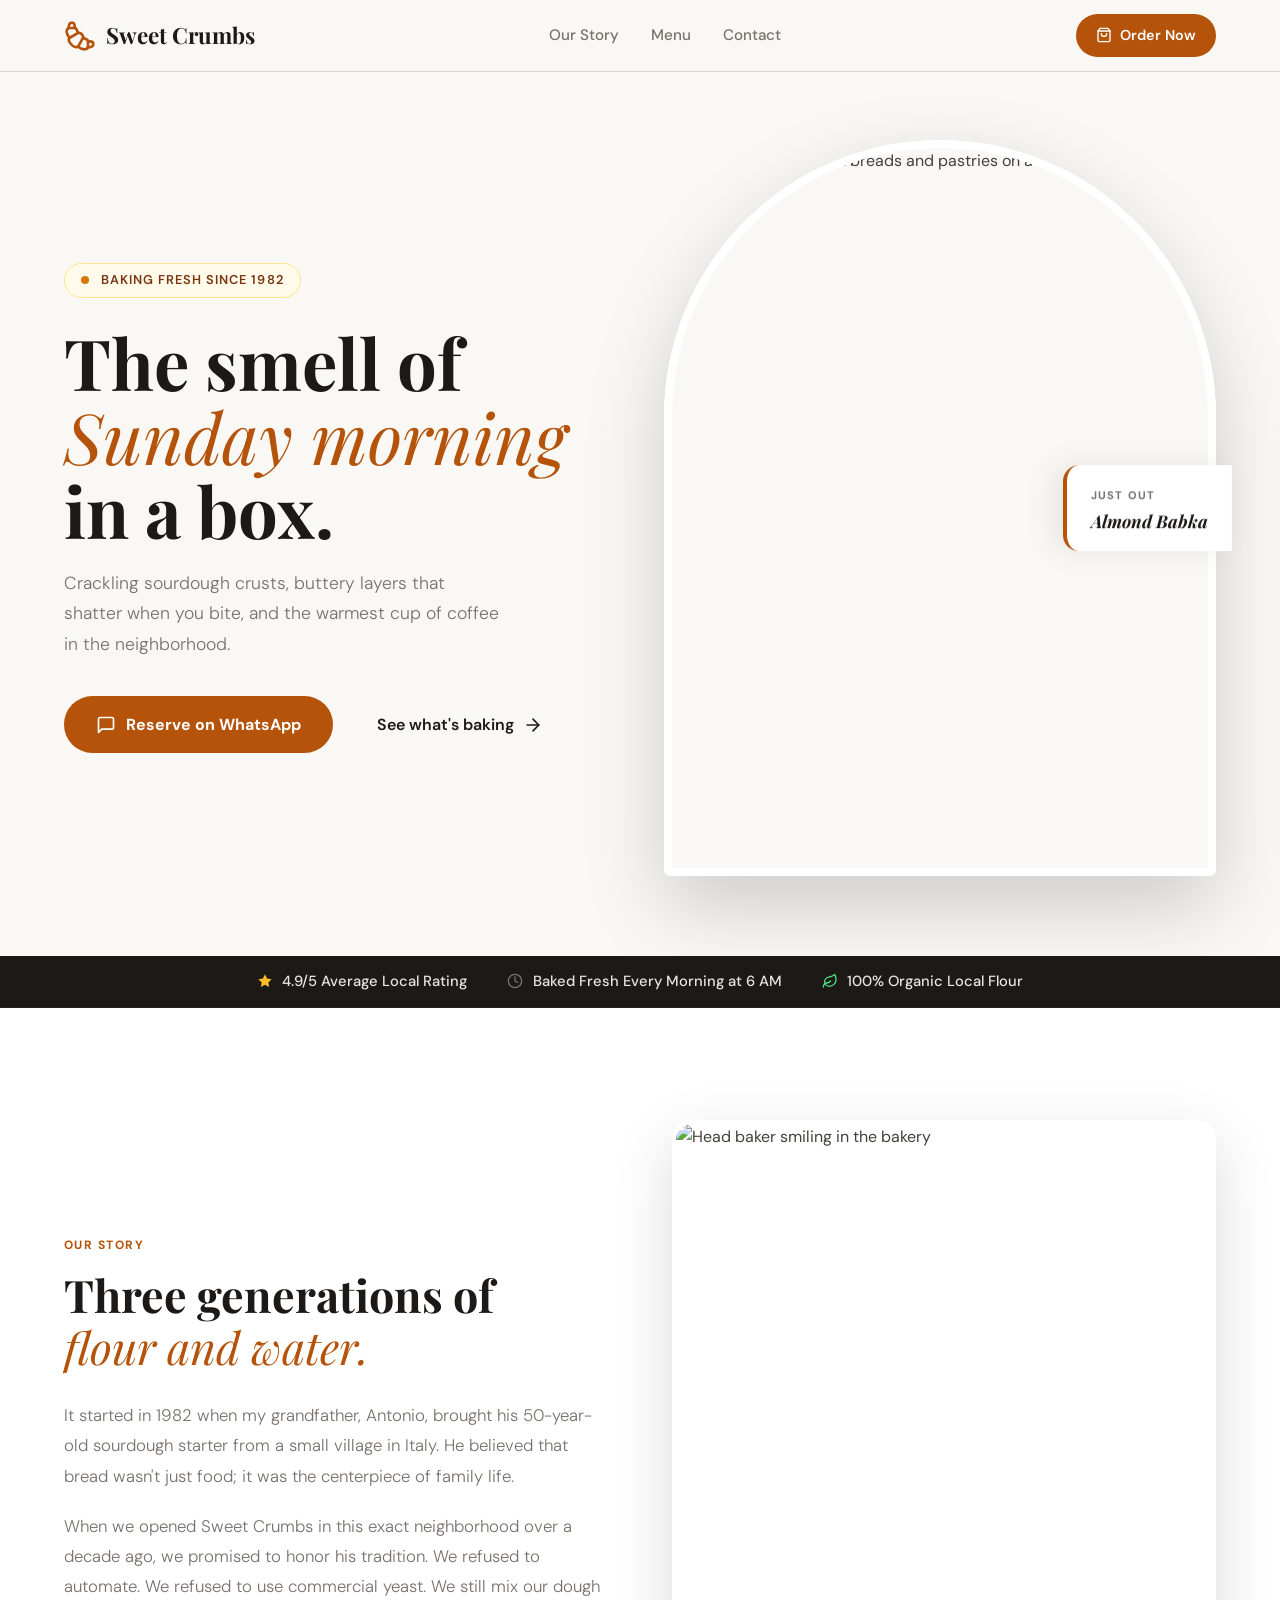
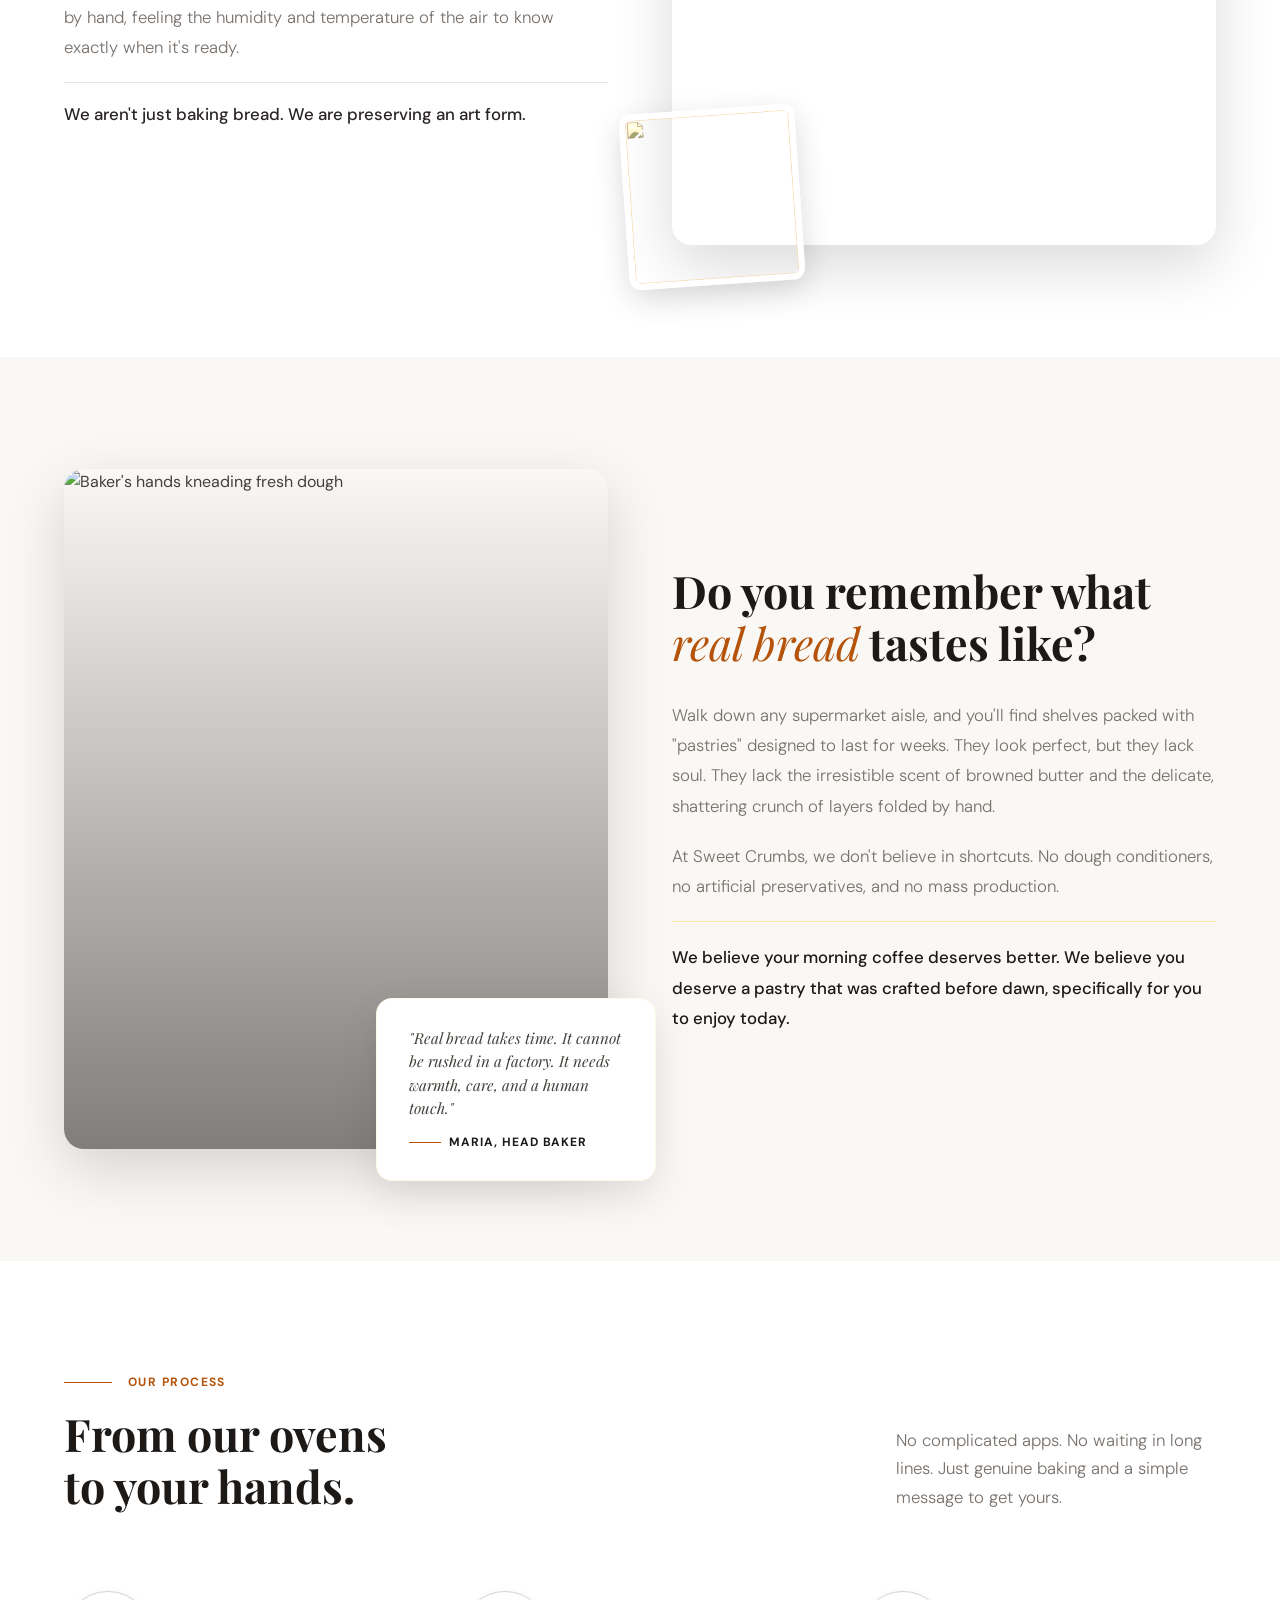
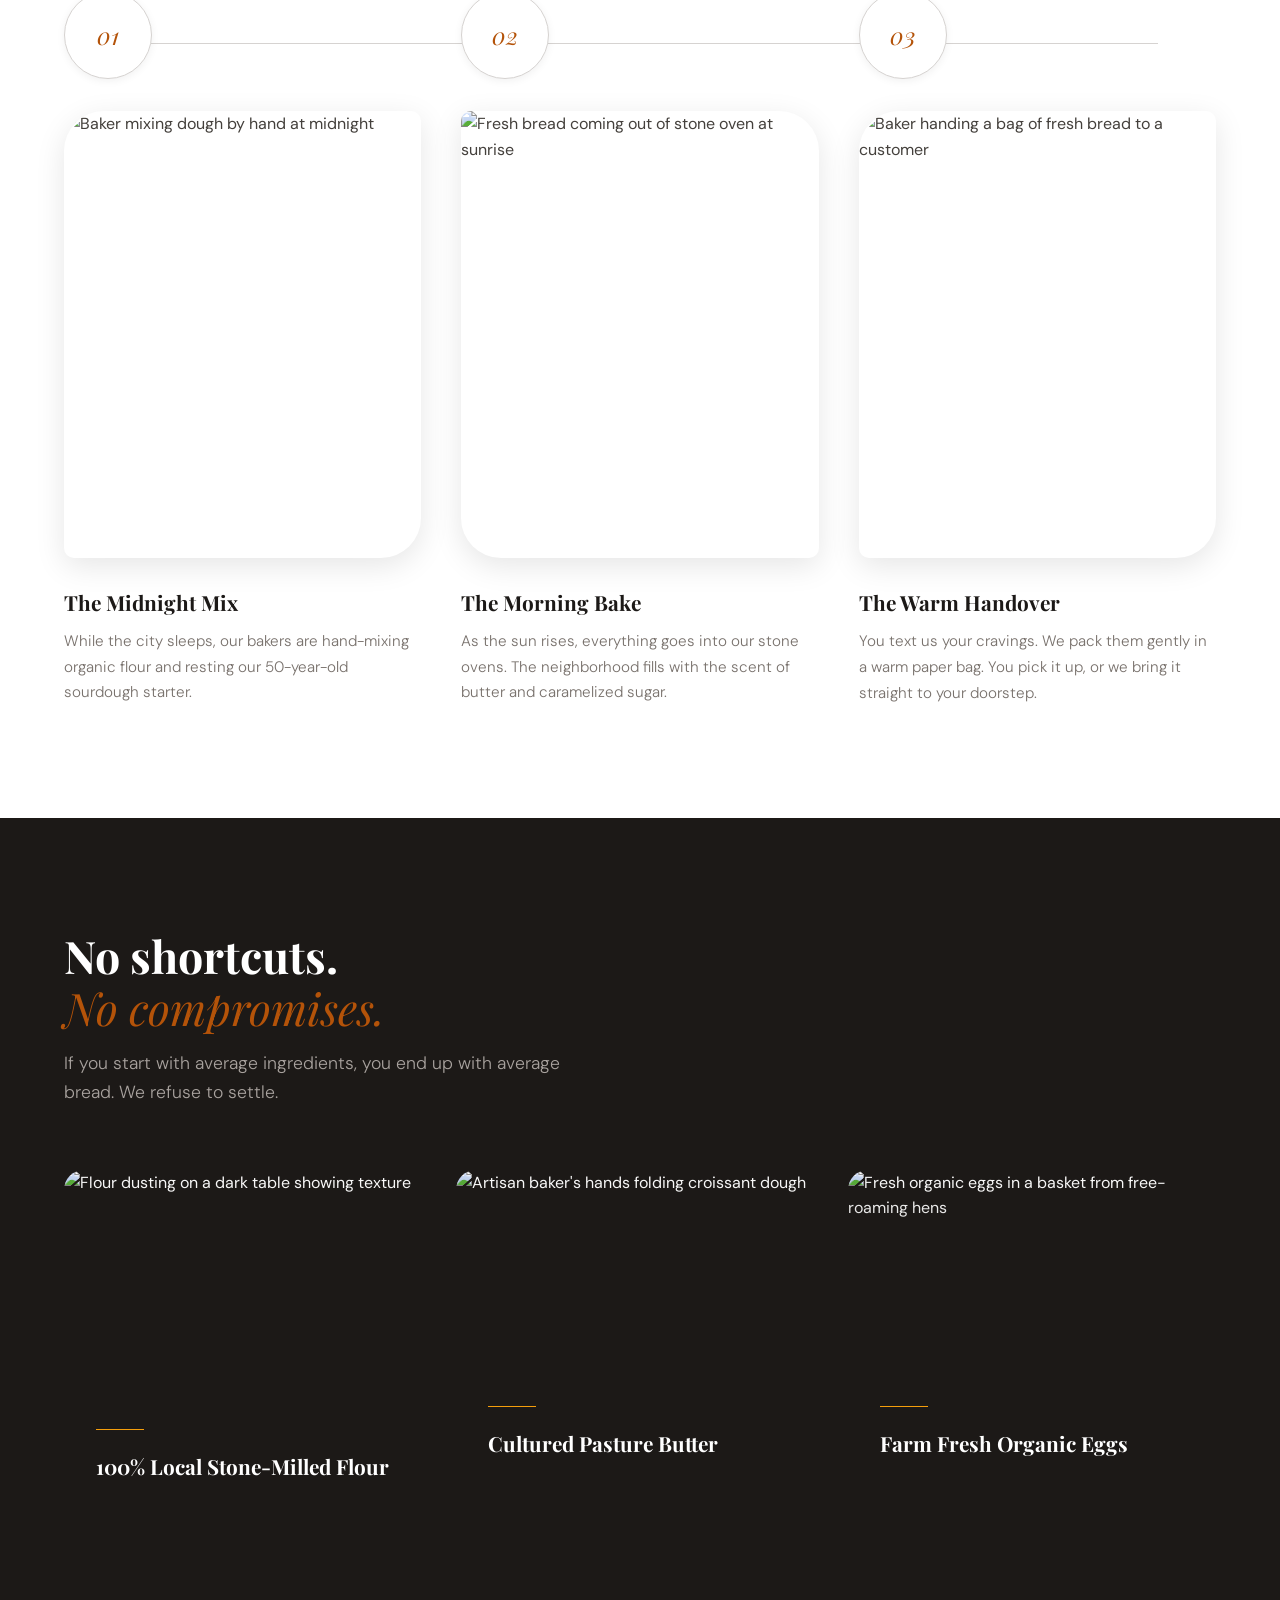
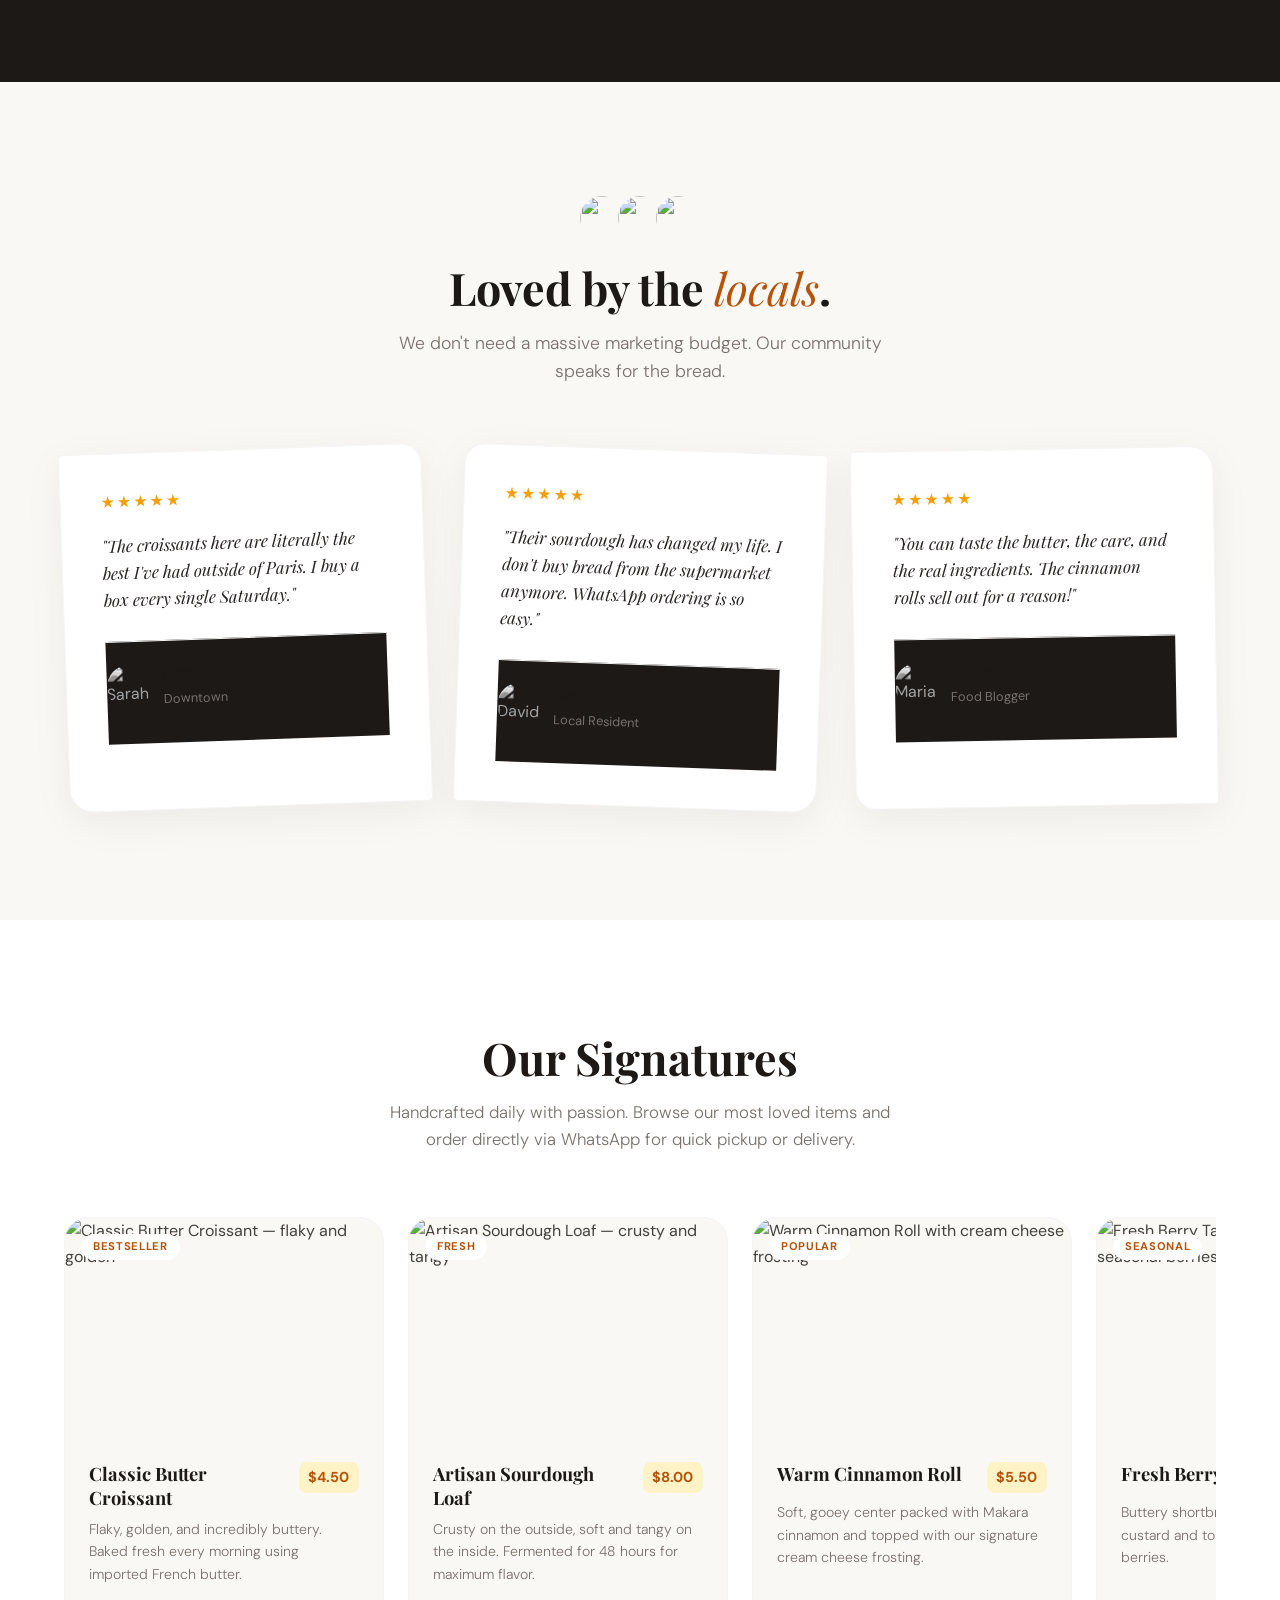
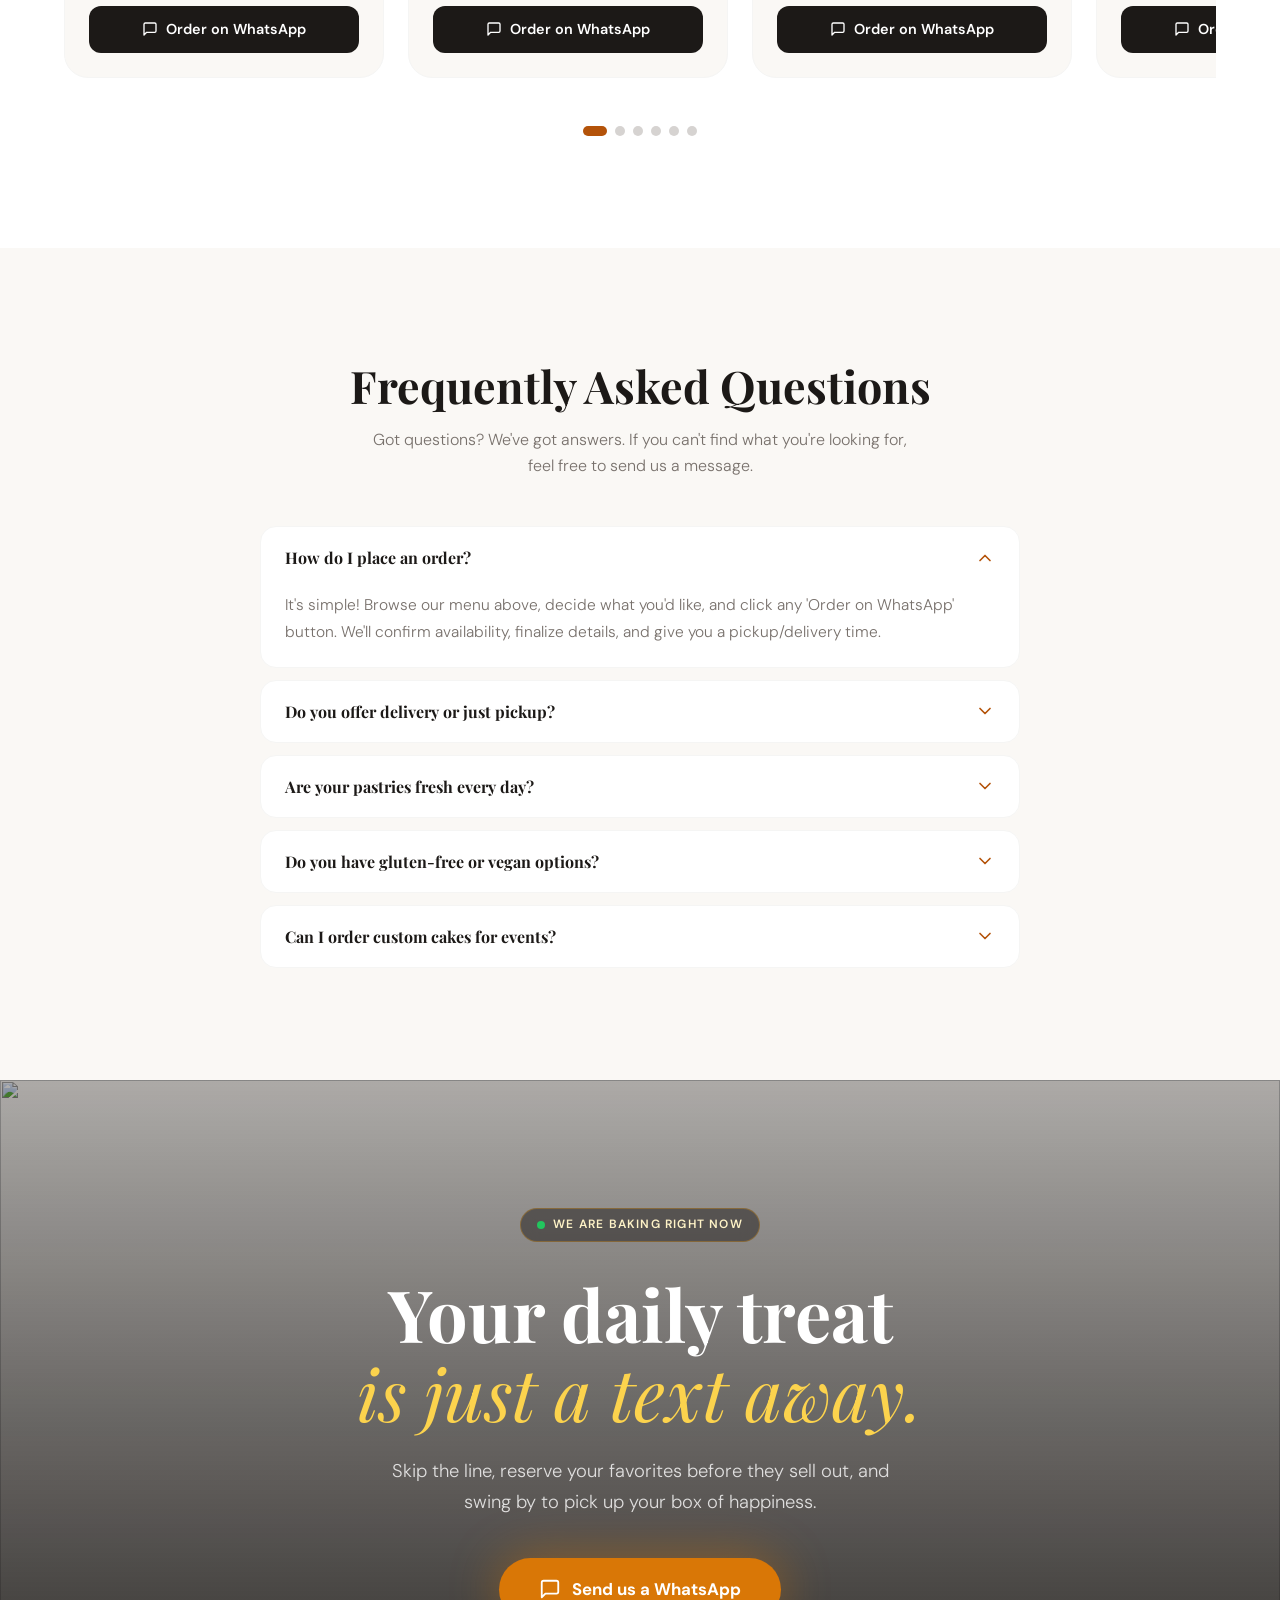
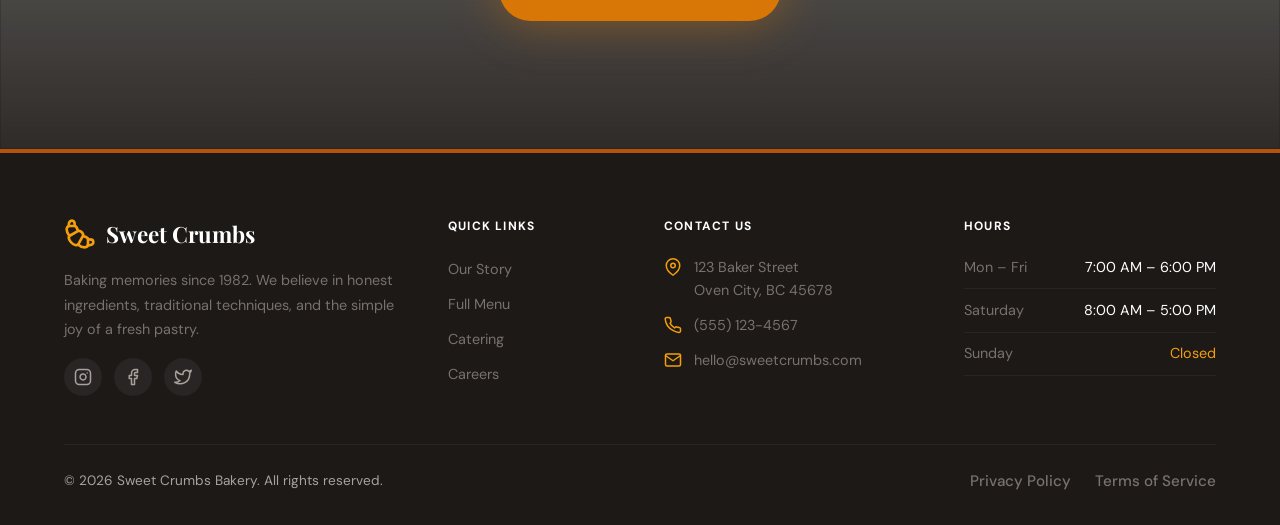
==== commit f295e5c8: "code refinement" ====
--- a/src/index.html
+++ b/src/index.html
@@ -3,154 +3,178 @@
 <head>
   <meta charset="UTF-8" />
   <meta name="viewport" content="width=device-width, initial-scale=1.0" />
-  <title>Sweet Crumbs - Artisan Bakery</title>
+  <title>Sweet Crumbs – Artisan Bakery</title>
+  <meta name="description" content="Sweet Crumbs is an artisan bakery baking fresh croissants, sourdough, cinnamon rolls and more every morning since 2014. Order via WhatsApp for pickup or delivery." />
+
+  <!-- Open Graph -->
+  <meta property="og:title" content="Sweet Crumbs – Artisan Bakery" />
+  <meta property="og:description" content="Crackling sourdough crusts, buttery layers, and the warmest coffee in the neighborhood. Order fresh every day." />
+  <meta property="og:type" content="website" />
+
+  <!-- Fonts -->
   <link rel="preconnect" href="https://fonts.googleapis.com" />
   <link rel="preconnect" href="https://fonts.gstatic.com" crossorigin />
   <link href="https://fonts.googleapis.com/css2?family=Playfair+Display:ital,wght@0,400;0,700;1,300;1,400&family=DM+Sans:wght@300;400;500;600&display=swap" rel="stylesheet" />
-  <link rel="stylesheet" href="reset.css">
-  <link rel="stylesheet" href="style.css">
-  <script src="app.js" defer></script>
+
+    <!-- CSS and JS -->
+  <link rel="stylesheet" href="reset.css" />
+  <link rel="stylesheet" href="style.css" />
+  <script src="script.js" defer></script>
 </head>
 <body>
 
 <!-- ══════════════ HEADER ══════════════ -->
 <header>
-  <div class="container inner">
+  <div class="container header-inner">
     <a href="#" class="logo">
-      <!-- Croissant icon -->
       <svg xmlns="http://www.w3.org/2000/svg" width="24" height="24" viewBox="0 0 24 24" fill="none" stroke="currentColor" stroke-width="2" stroke-linecap="round" stroke-linejoin="round" class="lucide lucide-croissant h-8 w-8" data-fg-d5jy3="1.13:16.408:/src/app/components/Header.tsx:18:11:747:33:e:Croissant::::::9uO" data-fgid-d5jy3=":r5:"><path d="m4.6 13.11 5.79-3.21c1.89-1.05 4.79 1.78 3.71 3.71l-3.22 5.81C8.8 23.16.79 15.23 4.6 13.11Z"></path><path d="m10.5 9.5-1-2.29C9.2 6.48 8.8 6 8 6H4.5C2.79 6 2 6.5 2 8.5a7.71 7.71 0 0 0 2 4.83"></path><path d="M8 6c0-1.55.24-4-2-4-2 0-2.5 2.17-2.5 4"></path><path d="m14.5 13.5 2.29 1c.73.3 1.21.7 1.21 1.5v3.5c0 1.71-.5 2.5-2.5 2.5a7.71 7.71 0 0 1-4.83-2"></path><path d="M18 16c1.55 0 4-.24 4 2 0 2-2.17 2.5-4 2.5"></path></svg>
       <span>Sweet Crumbs</span>
     </a>
-    <nav>
+
+    <nav aria-label="Main navigation">
       <a href="#about">Our Story</a>
       <a href="#menu">Menu</a>
       <a href="#contact">Contact</a>
     </nav>
+
     <a href="https://wa.me/1234567890" target="_blank" rel="noreferrer" class="btn-cta">
-      <svg xmlns="http://www.w3.org/2000/svg" viewBox="0 0 24 24" fill="none" stroke="currentColor" stroke-width="2" stroke-linecap="round" stroke-linejoin="round">
+      <svg xmlns="http://www.w3.org/2000/svg" viewBox="0 0 24 24" fill="none" stroke="currentColor" stroke-width="2" stroke-linecap="round" stroke-linejoin="round" aria-hidden="true">
         <path d="M6 2 3 6v14a2 2 0 0 0 2 2h14a2 2 0 0 0 2-2V6l-3-4z"/><line x1="3" y1="6" x2="21" y2="6"/><path d="M16 10a4 4 0 0 1-8 0"/>
       </svg>
       <span>Order Now</span>
     </a>
-    <button class="hamburger" id="menuToggle" aria-label="Open menu">
+
+    <button class="hamburger" id="menuToggle" aria-label="Open menu" aria-expanded="false" aria-controls="mobileNav">
       <span></span><span></span><span></span>
     </button>
   </div>
 </header>
 
 <!-- Mobile nav -->
-<div class="mobile-nav" id="mobileNav">
-  <button class="mobile-nav-close" id="menuClose" aria-label="Close menu">✕</button>
+<div class="mobile-nav" id="mobileNav" role="dialog" aria-label="Mobile navigation" aria-modal="true" hidden>
+  <button class="mobile-nav-close" id="menuClose" aria-label="Close menu">
+    <svg xmlns="http://www.w3.org/2000/svg" viewBox="0 0 24 24" fill="none" stroke="currentColor" stroke-width="2" stroke-linecap="round" stroke-linejoin="round" aria-hidden="true"><line x1="18" y1="6" x2="6" y2="18"/><line x1="6" y1="6" x2="18" y2="18"/></svg>
+  </button>
   <a href="#about" class="mobile-link">Our Story</a>
   <a href="#menu" class="mobile-link">Menu</a>
   <a href="#contact" class="mobile-link">Contact</a>
-  <a href="https://wa.me/1234567890" class="btn-primary" style="width:max-content">Order Now</a>
+  <a href="https://wa.me/1234567890" class="btn-primary">Order Now</a>
 </div>
 
 <!-- ══════════════ HERO ══════════════ -->
 <section class="hero">
   <div class="container">
     <div class="hero-inner">
+
       <div class="reveal-l">
-        <div class="hero-badge"><span></span>Baking fresh since 2014</div>
+        <div class="hero-badge"><span aria-hidden="true"></span>Baking fresh since 1982</div>
         <h1>The smell of<br><em>Sunday morning</em><br>in a box.</h1>
         <p>Crackling sourdough crusts, buttery layers that shatter when you bite, and the warmest cup of coffee in the neighborhood.</p>
         <div class="hero-btns">
           <a href="https://wa.me/1234567890" target="_blank" rel="noreferrer" class="btn-primary">
-            <svg xmlns="http://www.w3.org/2000/svg" viewBox="0 0 24 24" fill="none" stroke="currentColor" stroke-width="2" stroke-linecap="round" stroke-linejoin="round"><path d="M21 15a2 2 0 0 1-2 2H7l-4 4V5a2 2 0 0 1 2-2h14a2 2 0 0 1 2 2z"/></svg>
+            <svg xmlns="http://www.w3.org/2000/svg" viewBox="0 0 24 24" fill="none" stroke="currentColor" stroke-width="2" stroke-linecap="round" stroke-linejoin="round" aria-hidden="true"><path d="M21 15a2 2 0 0 1-2 2H7l-4 4V5a2 2 0 0 1 2-2h14a2 2 0 0 1 2 2z"/></svg>
             Reserve on WhatsApp
           </a>
           <a href="#menu" class="btn-ghost">
             See what's baking
-            <svg xmlns="http://www.w3.org/2000/svg" viewBox="0 0 24 24" fill="none" stroke="currentColor" stroke-width="2" stroke-linecap="round" stroke-linejoin="round"><line x1="5" y1="12" x2="19" y2="12"/><polyline points="12 5 19 12 12 19"/></svg>
+            <svg xmlns="http://www.w3.org/2000/svg" viewBox="0 0 24 24" fill="none" stroke="currentColor" stroke-width="2" stroke-linecap="round" stroke-linejoin="round" aria-hidden="true"><line x1="5" y1="12" x2="19" y2="12"/><polyline points="12 5 19 12 12 19"/></svg>
           </a>
         </div>
       </div>
-      <div class="reveal-r delay-2" style="position:relative">
+
+      <div class="hero-img-col reveal-r delay-2">
         <div class="hero-img-wrap">
-          <img src="https://images.unsplash.com/photo-1579005007646-4227f7820d5c?w=900&q=80" alt="Freshly baked artisan breads and pastries on a table" loading="eager" />
-        </div>
-        <div class="hero-float-tag">
+          <img
+            src="https://images.unsplash.com/photo-1579005007646-4227f7820d5c?w=900&q=80"
+            alt="Freshly baked artisan breads and pastries on a table"
+            loading="eager"
+            fetchpriority="high"
+            width="900"
+            height="1200"
+          />
+        </div>
+        <div class="hero-float-tag" aria-hidden="true">
           <small>Just out</small>
           <strong>Almond Babka</strong>
         </div>
       </div>
-    </div>
-  </div>
-  <div class="hero-bg-glow"></div>
+
+    </div>
+  </div>
+  <div class="hero-bg-glow" aria-hidden="true"></div>
 </section>
 
 <!-- ══════════════ PROOF BAR ══════════════ -->
-<div class="proof-bar">
-  <div class="container inner">
-    <div class="inner" style="justify-content:center;flex-wrap:wrap;gap:2.5rem;display:flex">
-      <div class="proof-item">
-        <svg class="ico-star" xmlns="http://www.w3.org/2000/svg" viewBox="0 0 24 24" fill="currentColor"><polygon points="12 2 15.09 8.26 22 9.27 17 14.14 18.18 21.02 12 17.77 5.82 21.02 7 14.14 2 9.27 8.91 8.26 12 2"/></svg>
-        4.9/5 Average Local Rating
-      </div>
-      <div class="proof-item">
-        <svg class="ico-clock" xmlns="http://www.w3.org/2000/svg" viewBox="0 0 24 24" fill="none" stroke="currentColor" stroke-width="2" stroke-linecap="round" stroke-linejoin="round"><circle cx="12" cy="12" r="10"/><polyline points="12 6 12 12 16 14"/></svg>
-        Baked Fresh Every Morning at 3 AM
-      </div>
-      <div class="proof-item">
-        <svg class="ico-leaf" xmlns="http://www.w3.org/2000/svg" viewBox="0 0 24 24" fill="none" stroke="currentColor" stroke-width="2" stroke-linecap="round" stroke-linejoin="round"><path d="M11 20A7 7 0 0 1 9.8 6.1C15.5 5 17 4.48 19 2c1 2 2 4.18 2 8 0 5.5-4.78 10-10 10z"/><path d="M2 21c0-3 1.85-5.36 5.08-6C9.5 14.52 12 13 13 12"/></svg>
-        100% Organic Local Flour
-      </div>
+<div class="proof-bar" role="region" aria-label="Key highlights">
+  <div class="container proof-inner">
+    <div class="proof-item">
+      <svg xmlns="http://www.w3.org/2000/svg" viewBox="0 0 24 24" fill="currentColor" aria-hidden="true"><polygon points="12 2 15.09 8.26 22 9.27 17 14.14 18.18 21.02 12 17.77 5.82 21.02 7 14.14 2 9.27 8.91 8.26 12 2"/></svg>
+      4.9/5 Average Local Rating
+    </div>
+    <div class="proof-item">
+      <svg xmlns="http://www.w3.org/2000/svg" viewBox="0 0 24 24" fill="none" stroke="currentColor" stroke-width="2" stroke-linecap="round" stroke-linejoin="round" aria-hidden="true"><circle cx="12" cy="12" r="10"/><polyline points="12 6 12 12 16 14"/></svg>
+      Baked Fresh Every Morning at 6 AM
+    </div>
+    <div class="proof-item">
+      <svg xmlns="http://www.w3.org/2000/svg" viewBox="0 0 24 24" fill="none" stroke="currentColor" stroke-width="2" stroke-linecap="round" stroke-linejoin="round" aria-hidden="true"><path d="M11 20A7 7 0 0 1 9.8 6.1C15.5 5 17 4.48 19 2c1 2 2 4.18 2 8 0 5.5-4.78 10-10 10z"/><path d="M2 21c0-3 1.85-5.36 5.08-6C9.5 14.52 12 13 13 12"/></svg>
+      100% Organic Local Flour
     </div>
   </div>
 </div>
 
 <!-- ══════════════ OUR STORY ══════════════ -->
 <section id="about">
-  <div class="container">
-    <div class="story-grid">
-      <div class="reveal-l">
-        <span class="section-label">Our Story</span>
-        <h2 class="section-title">Three generations of<br><em>flour and water.</em></h2>
-        <div class="story-body" style="margin-top:1.75rem">
-          <p>It started in 1982 when my grandfather, Antonio, brought his 50-year-old sourdough starter from a small village in Italy. He believed that bread wasn't just food; it was the centerpiece of family life.</p>
-          <p>When we opened Sweet Crumbs in this exact neighborhood over a decade ago, we promised to honor his tradition. We refused to automate. We refused to use commercial yeast. We still mix our dough by hand, feeling the humidity and temperature of the air to know exactly when it's ready.</p>
-          <p>We aren't just baking bread. We are preserving an art form.</p>
-        </div>
-      </div>
-      <div class="reveal-r delay-2">
-        <div class="story-img-wrap">
-          <div class="story-img-main">
-            <img src="https://images.unsplash.com/photo-1675285458906-26993548039c?w=800&q=80" alt="Head baker smiling" loading="lazy" />
-          </div>
-          <div class="story-img-thumb">
-            <img src="https://images.unsplash.com/photo-1765448808777-bb950228e437?w=400&q=80" alt="Vintage bakery black and white" loading="lazy" />
-          </div>
-        </div>
-      </div>
-    </div>
+  <div class="container story-grid">
+
+    <div class="reveal-l">
+      <span class="section-label">Our Story</span>
+      <h2 class="section-title">Three generations of<br><em>flour and water.</em></h2>
+      <div class="story-body">
+        <p>It started in 1982 when my grandfather, Antonio, brought his 50-year-old sourdough starter from a small village in Italy. He believed that bread wasn't just food; it was the centerpiece of family life.</p>
+        <p>When we opened Sweet Crumbs in this exact neighborhood over a decade ago, we promised to honor his tradition. We refused to automate. We refused to use commercial yeast. We still mix our dough by hand, feeling the humidity and temperature of the air to know exactly when it's ready.</p>
+        <p class="story-highlight">We aren't just baking bread. We are preserving an art form.</p>
+      </div>
+    </div>
+
+    <div class="reveal-r delay-2">
+      <div class="story-img-wrap">
+        <div class="story-img-main">
+          <img src="https://images.unsplash.com/photo-1675285458906-26993548039c?w=800&q=80" alt="Head baker smiling in the bakery" loading="lazy" width="800" height="1067" />
+        </div>
+        <div class="story-img-thumb" aria-hidden="true">
+          <img src="https://images.unsplash.com/photo-1765448808777-bb950228e437?w=400&q=80" alt="" loading="lazy" width="400" height="400" />
+        </div>
+      </div>
+    </div>
+
   </div>
 </section>
 
 <!-- ══════════════ PROBLEM SECTION ══════════════ -->
 <section id="problem">
-  <div class="container">
-    <div class="problem-grid">
-      <div class="reveal-l">
-        <div class="problem-img-wrap">
-          <div class="problem-img-main">
-            <img src="https://images.unsplash.com/photo-1770040792240-a39c2976f73e?w=800&q=80" alt="Baker's hands kneading fresh dough" loading="lazy" />
-          </div>
-          <div class="problem-quote">
-            <p>"Real bread takes time. It cannot be rushed in a factory. It needs warmth, care, and a human touch."</p>
-            <footer><span>Maria, Head Baker</span></footer>
-          </div>
-        </div>
-      </div>
-      <div class="reveal-r delay-2">
-        <h2 class="section-title">Do you remember what <em>real bread</em> tastes like?</h2>
-        <div class="problem-body" style="margin-top:2rem">
-          <p>Walk down any supermarket aisle, and you'll find shelves packed with "pastries" designed to last for weeks. They look perfect, but they lack soul. They lack the irresistible scent of browned butter and the delicate, shattering crunch of layers folded by hand.</p>
-          <p>At Sweet Crumbs, we don't believe in shortcuts. No dough conditioners, no artificial preservatives, and no mass production.</p>
-          <p class="highlight">We believe your morning coffee deserves better. We believe you deserve a pastry that was crafted before dawn, specifically for you to enjoy today.</p>
-        </div>
-      </div>
-    </div>
+  <div class="container problem-grid">
+
+    <div class="reveal-l">
+      <div class="problem-img-wrap">
+        <div class="problem-img-main">
+          <img src="https://images.unsplash.com/photo-1770040792240-a39c2976f73e?w=800&q=80" alt="Baker's hands kneading fresh dough" loading="lazy" width="800" height="1000" />
+        </div>
+        <figure class="problem-quote">
+          <blockquote>"Real bread takes time. It cannot be rushed in a factory. It needs warmth, care, and a human touch."</blockquote>
+          <figcaption>Maria, Head Baker</figcaption>
+        </figure>
+      </div>
+    </div>
+
+    <div class="reveal-r delay-2">
+      <h2 class="section-title">Do you remember what <em>real bread</em> tastes like?</h2>
+      <div class="problem-body">
+        <p>Walk down any supermarket aisle, and you'll find shelves packed with "pastries" designed to last for weeks. They look perfect, but they lack soul. They lack the irresistible scent of browned butter and the delicate, shattering crunch of layers folded by hand.</p>
+        <p>At Sweet Crumbs, we don't believe in shortcuts. No dough conditioners, no artificial preservatives, and no mass production.</p>
+        <p class="problem-highlight">We believe your morning coffee deserves better. We believe you deserve a pastry that was crafted before dawn, specifically for you to enjoy today.</p>
+      </div>
+    </div>
+
   </div>
 </section>
 
@@ -159,40 +183,41 @@
   <div class="container">
     <div class="process-header">
       <div class="reveal-l">
-        <div style="display:flex;align-items:center;gap:1rem;margin-bottom:1rem">
-          <div class="divider"></div>
-          <span class="section-label" style="margin:0">Our Process</span>
+        <div class="process-label-row">
+          <div class="divider" aria-hidden="true"></div>
+          <span class="section-label">Our Process</span>
         </div>
         <h2 class="section-title">From our ovens<br>to your hands.</h2>
       </div>
       <p class="reveal-r delay-2">No complicated apps. No waiting in long lines. Just genuine baking and a simple message to get yours.</p>
     </div>
-    <div class="steps">
-      <div class="step reveal delay-1">
-        <div class="step-num"><span>01</span></div>
+
+    <ol class="steps" aria-label="Our baking process">
+      <li class="step reveal delay-1">
+        <div class="step-num" aria-hidden="true"><span>01</span></div>
         <div class="step-img">
-          <img src="https://images.unsplash.com/photo-1586270211622-781b5dda0d4b?w=600&q=80" alt="The Midnight Mix" loading="lazy" />
+          <img src="https://images.unsplash.com/photo-1586270211622-781b5dda0d4b?w=600&q=80" alt="Baker mixing dough by hand at midnight" loading="lazy" width="600" height="750" />
         </div>
         <h3>The Midnight Mix</h3>
         <p>While the city sleeps, our bakers are hand-mixing organic flour and resting our 50-year-old sourdough starter.</p>
-      </div>
-      <div class="step reveal delay-2">
-        <div class="step-num"><span>02</span></div>
+      </li>
+      <li class="step reveal delay-2">
+        <div class="step-num" aria-hidden="true"><span>02</span></div>
         <div class="step-img">
-          <img src="https://images.unsplash.com/photo-1772758631775-62f1912fe0f7?w=600&q=80" alt="The Morning Bake" loading="lazy" />
+          <img src="https://images.unsplash.com/photo-1772758631775-62f1912fe0f7?w=600&q=80" alt="Fresh bread coming out of stone oven at sunrise" loading="lazy" width="600" height="750" />
         </div>
         <h3>The Morning Bake</h3>
         <p>As the sun rises, everything goes into our stone ovens. The neighborhood fills with the scent of butter and caramelized sugar.</p>
-      </div>
-      <div class="step reveal delay-3">
-        <div class="step-num"><span>03</span></div>
+      </li>
+      <li class="step reveal delay-3">
+        <div class="step-num" aria-hidden="true"><span>03</span></div>
         <div class="step-img">
-          <img src="https://images.unsplash.com/photo-1594400316172-d7ca545d9bf3?w=600&q=80" alt="The Warm Handover" loading="lazy" />
+          <img src="https://images.unsplash.com/photo-1594400316172-d7ca545d9bf3?w=600&q=80" alt="Baker handing a bag of fresh bread to a customer" loading="lazy" width="600" height="750" />
         </div>
         <h3>The Warm Handover</h3>
         <p>You text us your cravings. We pack them gently in a warm paper bag. You pick it up, or we bring it straight to your doorstep.</p>
-      </div>
-    </div>
+      </li>
+    </ol>
   </div>
 </section>
 
@@ -204,30 +229,34 @@
       <p>If you start with average ingredients, you end up with average bread. We refuse to settle.</p>
     </div>
     <div class="features-grid">
-      <div class="feature-card reveal delay-1">
-        <img src="https://images.unsplash.com/photo-1551794854-4199c263ef3f?w=800&q=80" alt="100% Local Stone-Milled Flour" loading="lazy" />
+
+      <article class="feature-card reveal delay-1">
+        <img src="https://images.unsplash.com/photo-1551794854-4199c263ef3f?w=800&q=80" alt="Flour dusting on a dark table showing texture" loading="lazy" width="800" height="800" />
         <div class="feature-card-body">
-          <div class="feature-line"></div>
+          <div class="feature-line" aria-hidden="true"></div>
           <h3>100% Local Stone-Milled Flour</h3>
           <p>Sourced from farms less than 50 miles away. No bleaches, no additives, just pure wheat.</p>
         </div>
-      </div>
-      <div class="feature-card reveal delay-2">
-        <img src="https://images.unsplash.com/photo-1602198905362-b0ff3630686d?w=800&q=80" alt="Cultured Pasture Butter" loading="lazy" />
+      </article>
+
+      <article class="feature-card reveal delay-2">
+        <img src="https://images.unsplash.com/photo-1602198905362-b0ff3630686d?w=800&q=80" alt="Artisan baker's hands folding croissant dough" loading="lazy" width="800" height="800" />
         <div class="feature-card-body">
-          <div class="feature-line"></div>
+          <div class="feature-line" aria-hidden="true"></div>
           <h3>Cultured Pasture Butter</h3>
           <p>The secret to our shattering layers. We use 84% butterfat European-style butter, rolled by hand.</p>
         </div>
-      </div>
-      <div class="feature-card reveal delay-3">
-        <img src="https://images.unsplash.com/photo-1756361946794-d7976ff5f765?w=800&q=80" alt="Farm Fresh Organic Eggs" loading="lazy" />
+      </article>
+
+      <article class="feature-card reveal delay-3">
+        <img src="https://images.unsplash.com/photo-1756361946794-d7976ff5f765?w=800&q=80" alt="Fresh organic eggs in a basket from free-roaming hens" loading="lazy" width="800" height="800" />
         <div class="feature-card-body">
-          <div class="feature-line"></div>
+          <div class="feature-line" aria-hidden="true"></div>
           <h3>Farm Fresh Organic Eggs</h3>
           <p>Golden yolks make golden brioche. Delivered fresh twice a week from happy, free-roaming hens.</p>
         </div>
-      </div>
+      </article>
+
     </div>
   </div>
 </section>
@@ -236,57 +265,53 @@
 <section id="reviews">
   <div class="container">
     <div class="reviews-header reveal">
-      <div class="avatar-row">
-        <img src="https://images.unsplash.com/photo-1595085610896-fb31cfd5d4b7?w=120&q=80" alt="Sarah J." />
-        <img src="https://images.unsplash.com/photo-1764816657425-b3c79b616d14?w=120&q=80" alt="David C." />
-        <img src="https://images.unsplash.com/photo-1740362381413-21a42bc17283?w=120&q=80" alt="Maria R." />
+      <div class="avatar-row" aria-hidden="true">
+        <img src="https://images.unsplash.com/photo-1595085610896-fb31cfd5d4b7?w=120&q=80" alt="" loading="lazy" width="48" height="48" />
+        <img src="https://images.unsplash.com/photo-1764816657425-b3c79b616d14?w=120&q=80" alt="" loading="lazy" width="48" height="48" />
+        <img src="https://images.unsplash.com/photo-1740362381413-21a42bc17283?w=120&q=80" alt="" loading="lazy" width="48" height="48" />
       </div>
       <h2 class="section-title">Loved by the <em>locals</em>.</h2>
       <p>We don't need a massive marketing budget. Our community speaks for the bread.</p>
     </div>
+
     <div class="reviews-grid">
-      <div class="review-card reveal delay-1">
-        <div class="stars">
-          <svg viewBox="0 0 24 24" xmlns="http://www.w3.org/2000/svg"><polygon points="12 2 15.09 8.26 22 9.27 17 14.14 18.18 21.02 12 17.77 5.82 21.02 7 14.14 2 9.27 8.91 8.26 12 2"/></svg>
-          <svg viewBox="0 0 24 24" xmlns="http://www.w3.org/2000/svg"><polygon points="12 2 15.09 8.26 22 9.27 17 14.14 18.18 21.02 12 17.77 5.82 21.02 7 14.14 2 9.27 8.91 8.26 12 2"/></svg>
-          <svg viewBox="0 0 24 24" xmlns="http://www.w3.org/2000/svg"><polygon points="12 2 15.09 8.26 22 9.27 17 14.14 18.18 21.02 12 17.77 5.82 21.02 7 14.14 2 9.27 8.91 8.26 12 2"/></svg>
-          <svg viewBox="0 0 24 24" xmlns="http://www.w3.org/2000/svg"><polygon points="12 2 15.09 8.26 22 9.27 17 14.14 18.18 21.02 12 17.77 5.82 21.02 7 14.14 2 9.27 8.91 8.26 12 2"/></svg>
-          <svg viewBox="0 0 24 24" xmlns="http://www.w3.org/2000/svg"><polygon points="12 2 15.09 8.26 22 9.27 17 14.14 18.18 21.02 12 17.77 5.82 21.02 7 14.14 2 9.27 8.91 8.26 12 2"/></svg>
-        </div>
+
+      <article class="review-card reveal delay-1">
+        <div class="stars" aria-label="5 out of 5 stars"></div>
         <blockquote>"The croissants here are literally the best I've had outside of Paris. I buy a box every single Saturday."</blockquote>
-        <div class="reviewer">
-          <img src="https://images.unsplash.com/photo-1595085610896-fb31cfd5d4b7?w=120&q=80" alt="Sarah J." />
-          <div><strong>Sarah J.</strong><small>Downtown</small></div>
-        </div>
-      </div>
-      <div class="review-card reveal delay-2">
-        <div class="stars">
-          <svg viewBox="0 0 24 24" xmlns="http://www.w3.org/2000/svg"><polygon points="12 2 15.09 8.26 22 9.27 17 14.14 18.18 21.02 12 17.77 5.82 21.02 7 14.14 2 9.27 8.91 8.26 12 2"/></svg>
-          <svg viewBox="0 0 24 24" xmlns="http://www.w3.org/2000/svg"><polygon points="12 2 15.09 8.26 22 9.27 17 14.14 18.18 21.02 12 17.77 5.82 21.02 7 14.14 2 9.27 8.91 8.26 12 2"/></svg>
-          <svg viewBox="0 0 24 24" xmlns="http://www.w3.org/2000/svg"><polygon points="12 2 15.09 8.26 22 9.27 17 14.14 18.18 21.02 12 17.77 5.82 21.02 7 14.14 2 9.27 8.91 8.26 12 2"/></svg>
-          <svg viewBox="0 0 24 24" xmlns="http://www.w3.org/2000/svg"><polygon points="12 2 15.09 8.26 22 9.27 17 14.14 18.18 21.02 12 17.77 5.82 21.02 7 14.14 2 9.27 8.91 8.26 12 2"/></svg>
-          <svg viewBox="0 0 24 24" xmlns="http://www.w3.org/2000/svg"><polygon points="12 2 15.09 8.26 22 9.27 17 14.14 18.18 21.02 12 17.77 5.82 21.02 7 14.14 2 9.27 8.91 8.26 12 2"/></svg>
-        </div>
+        <footer class="reviewer">
+          <img src="https://images.unsplash.com/photo-1595085610896-fb31cfd5d4b7?w=120&q=80" alt="Sarah J." loading="lazy" width="44" height="44" />
+          <div>
+            <strong>Sarah J.</strong>
+            <small>Downtown</small>
+          </div>
+        </footer>
+      </article>
+
+      <article class="review-card reveal delay-2">
+        <div class="stars" aria-label="5 out of 5 stars"></div>
         <blockquote>"Their sourdough has changed my life. I don't buy bread from the supermarket anymore. WhatsApp ordering is so easy."</blockquote>
-        <div class="reviewer">
-          <img src="https://images.unsplash.com/photo-1764816657425-b3c79b616d14?w=120&q=80" alt="David C." />
-          <div><strong>David C.</strong><small>Local Resident</small></div>
-        </div>
-      </div>
-      <div class="review-card reveal delay-3">
-        <div class="stars">
-          <svg viewBox="0 0 24 24" xmlns="http://www.w3.org/2000/svg"><polygon points="12 2 15.09 8.26 22 9.27 17 14.14 18.18 21.02 12 17.77 5.82 21.02 7 14.14 2 9.27 8.91 8.26 12 2"/></svg>
-          <svg viewBox="0 0 24 24" xmlns="http://www.w3.org/2000/svg"><polygon points="12 2 15.09 8.26 22 9.27 17 14.14 18.18 21.02 12 17.77 5.82 21.02 7 14.14 2 9.27 8.91 8.26 12 2"/></svg>
-          <svg viewBox="0 0 24 24" xmlns="http://www.w3.org/2000/svg"><polygon points="12 2 15.09 8.26 22 9.27 17 14.14 18.18 21.02 12 17.77 5.82 21.02 7 14.14 2 9.27 8.91 8.26 12 2"/></svg>
-          <svg viewBox="0 0 24 24" xmlns="http://www.w3.org/2000/svg"><polygon points="12 2 15.09 8.26 22 9.27 17 14.14 18.18 21.02 12 17.77 5.82 21.02 7 14.14 2 9.27 8.91 8.26 12 2"/></svg>
-          <svg viewBox="0 0 24 24" xmlns="http://www.w3.org/2000/svg"><polygon points="12 2 15.09 8.26 22 9.27 17 14.14 18.18 21.02 12 17.77 5.82 21.02 7 14.14 2 9.27 8.91 8.26 12 2"/></svg>
-        </div>
+        <footer class="reviewer">
+          <img src="https://images.unsplash.com/photo-1764816657425-b3c79b616d14?w=120&q=80" alt="David C." loading="lazy" width="44" height="44" />
+          <div>
+            <strong>David C.</strong>
+            <small>Local Resident</small>
+          </div>
+        </footer>
+      </article>
+
+      <article class="review-card reveal delay-3">
+        <div class="stars" aria-label="5 out of 5 stars"></div>
         <blockquote>"You can taste the butter, the care, and the real ingredients. The cinnamon rolls sell out for a reason!"</blockquote>
-        <div class="reviewer">
-          <img src="https://images.unsplash.com/photo-1740362381413-21a42bc17283?w=120&q=80" alt="Maria R." />
-          <div><strong>Maria R.</strong><small>Food Blogger</small></div>
-        </div>
-      </div>
+        <footer class="reviewer">
+          <img src="https://images.unsplash.com/photo-1740362381413-21a42bc17283?w=120&q=80" alt="Maria R." loading="lazy" width="44" height="44" />
+          <div>
+            <strong>Maria R.</strong>
+            <small>Food Blogger</small>
+          </div>
+        </footer>
+      </article>
+
     </div>
   </div>
 </section>
@@ -295,13 +320,14 @@
 <section id="menu">
   <div class="container">
     <h2 class="section-title reveal">Our Signatures</h2>
-    <p class="reveal delay-1">Handcrafted daily with passion. Browse our most loved items and order directly via WhatsApp for quick pickup or delivery.</p>
+    <p class="menu-subtitle reveal delay-1">Handcrafted daily with passion. Browse our most loved items and order directly via WhatsApp for quick pickup or delivery.</p>
+
     <div class="carousel-wrap reveal delay-2">
-      <div class="carousel" id="productCarousel">
-
-        <div class="product-card">
-          <div class="product-img">
-            <img src="https://images.unsplash.com/photo-1658740877399-0422c2addd6c?w=640&q=80" alt="Classic Butter Croissant" loading="lazy" />
+      <div class="carousel" id="productCarousel" role="region" aria-label="Our signature products">
+
+        <article class="product-card">
+          <div class="product-img">
+            <img src="https://images.unsplash.com/photo-1658740877399-0422c2addd6c?w=640&q=80" alt="Classic Butter Croissant — flaky and golden" loading="lazy" width="640" height="480" />
             <span class="product-tag">Bestseller</span>
           </div>
           <div class="product-body">
@@ -310,16 +336,16 @@
               <span class="product-price">$4.50</span>
             </div>
             <p>Flaky, golden, and incredibly buttery. Baked fresh every morning using imported French butter.</p>
-            <a href="https://wa.me/1234567890?text=Gostaria%20de%20pedir%20Classic%20Butter%20Croissant" target="_blank" rel="noreferrer" class="btn-order">
-              <svg xmlns="http://www.w3.org/2000/svg" viewBox="0 0 24 24" fill="none" stroke="currentColor" stroke-width="2" stroke-linecap="round" stroke-linejoin="round"><path d="M21 15a2 2 0 0 1-2 2H7l-4 4V5a2 2 0 0 1 2-2h14a2 2 0 0 1 2 2z"/></svg>
-              Order on WhatsApp
-            </a>
-          </div>
-        </div>
-
-        <div class="product-card">
-          <div class="product-img">
-            <img src="https://images.unsplash.com/photo-1767065888047-b2264073364b?w=640&q=80" alt="Artisan Sourdough Loaf" loading="lazy" />
+            <a href="https://wa.me/1234567890?text=I'd%20like%20to%20order%20the%20Classic%20Butter%20Croissant" target="_blank" rel="noreferrer" class="btn-order">
+              <svg xmlns="http://www.w3.org/2000/svg" viewBox="0 0 24 24" fill="none" stroke="currentColor" stroke-width="2" stroke-linecap="round" stroke-linejoin="round" aria-hidden="true"><path d="M21 15a2 2 0 0 1-2 2H7l-4 4V5a2 2 0 0 1 2-2h14a2 2 0 0 1 2 2z"/></svg>
+              Order on WhatsApp
+            </a>
+          </div>
+        </article>
+
+        <article class="product-card">
+          <div class="product-img">
+            <img src="https://images.unsplash.com/photo-1767065888047-b2264073364b?w=640&q=80" alt="Artisan Sourdough Loaf — crusty and tangy" loading="lazy" width="640" height="480" />
             <span class="product-tag">Fresh</span>
           </div>
           <div class="product-body">
@@ -328,16 +354,16 @@
               <span class="product-price">$8.00</span>
             </div>
             <p>Crusty on the outside, soft and tangy on the inside. Fermented for 48 hours for maximum flavor.</p>
-            <a href="https://wa.me/1234567890?text=Gostaria%20de%20pedir%20Artisan%20Sourdough%20Loaf" target="_blank" rel="noreferrer" class="btn-order">
-              <svg xmlns="http://www.w3.org/2000/svg" viewBox="0 0 24 24" fill="none" stroke="currentColor" stroke-width="2" stroke-linecap="round" stroke-linejoin="round"><path d="M21 15a2 2 0 0 1-2 2H7l-4 4V5a2 2 0 0 1 2-2h14a2 2 0 0 1 2 2z"/></svg>
-              Order on WhatsApp
-            </a>
-          </div>
-        </div>
-
-        <div class="product-card">
-          <div class="product-img">
-            <img src="https://images.unsplash.com/photo-1613478881398-1d9d2cdb5067?w=640&q=80" alt="Warm Cinnamon Roll" loading="lazy" />
+            <a href="https://wa.me/1234567890?text=I'd%20like%20to%20order%20the%20Artisan%20Sourdough%20Loaf" target="_blank" rel="noreferrer" class="btn-order">
+              <svg xmlns="http://www.w3.org/2000/svg" viewBox="0 0 24 24" fill="none" stroke="currentColor" stroke-width="2" stroke-linecap="round" stroke-linejoin="round" aria-hidden="true"><path d="M21 15a2 2 0 0 1-2 2H7l-4 4V5a2 2 0 0 1 2-2h14a2 2 0 0 1 2 2z"/></svg>
+              Order on WhatsApp
+            </a>
+          </div>
+        </article>
+
+        <article class="product-card">
+          <div class="product-img">
+            <img src="https://images.unsplash.com/photo-1613478881398-1d9d2cdb5067?w=640&q=80" alt="Warm Cinnamon Roll with cream cheese frosting" loading="lazy" width="640" height="480" />
             <span class="product-tag">Popular</span>
           </div>
           <div class="product-body">
@@ -346,16 +372,16 @@
               <span class="product-price">$5.50</span>
             </div>
             <p>Soft, gooey center packed with Makara cinnamon and topped with our signature cream cheese frosting.</p>
-            <a href="https://wa.me/1234567890?text=Gostaria%20de%20pedir%20Cinnamon%20Roll" target="_blank" rel="noreferrer" class="btn-order">
-              <svg xmlns="http://www.w3.org/2000/svg" viewBox="0 0 24 24" fill="none" stroke="currentColor" stroke-width="2" stroke-linecap="round" stroke-linejoin="round"><path d="M21 15a2 2 0 0 1-2 2H7l-4 4V5a2 2 0 0 1 2-2h14a2 2 0 0 1 2 2z"/></svg>
-              Order on WhatsApp
-            </a>
-          </div>
-        </div>
-
-        <div class="product-card">
-          <div class="product-img">
-            <img src="https://images.unsplash.com/photo-1653491888623-6f38a759442f?w=640&q=80" alt="Fresh Berry Tart" loading="lazy" />
+            <a href="https://wa.me/1234567890?text=I'd%20like%20to%20order%20a%20Cinnamon%20Roll" target="_blank" rel="noreferrer" class="btn-order">
+              <svg xmlns="http://www.w3.org/2000/svg" viewBox="0 0 24 24" fill="none" stroke="currentColor" stroke-width="2" stroke-linecap="round" stroke-linejoin="round" aria-hidden="true"><path d="M21 15a2 2 0 0 1-2 2H7l-4 4V5a2 2 0 0 1 2-2h14a2 2 0 0 1 2 2z"/></svg>
+              Order on WhatsApp
+            </a>
+          </div>
+        </article>
+
+        <article class="product-card">
+          <div class="product-img">
+            <img src="https://images.unsplash.com/photo-1653491888623-6f38a759442f?w=640&q=80" alt="Fresh Berry Tart with vanilla custard and seasonal berries" loading="lazy" width="640" height="480" />
             <span class="product-tag">Seasonal</span>
           </div>
           <div class="product-body">
@@ -364,16 +390,16 @@
               <span class="product-price">$6.50</span>
             </div>
             <p>Buttery shortbread crust filled with vanilla custard and topped with seasonal fresh berries.</p>
-            <a href="https://wa.me/1234567890?text=Gostaria%20de%20pedir%20Fresh%20Berry%20Tart" target="_blank" rel="noreferrer" class="btn-order">
-              <svg xmlns="http://www.w3.org/2000/svg" viewBox="0 0 24 24" fill="none" stroke="currentColor" stroke-width="2" stroke-linecap="round" stroke-linejoin="round"><path d="M21 15a2 2 0 0 1-2 2H7l-4 4V5a2 2 0 0 1 2-2h14a2 2 0 0 1 2 2z"/></svg>
-              Order on WhatsApp
-            </a>
-          </div>
-        </div>
-
-        <div class="product-card">
-          <div class="product-img">
-            <img src="https://images.unsplash.com/photo-1737065175923-7b05466a2c1a?w=640&q=80" alt="Rustic French Baguette" loading="lazy" />
+            <a href="https://wa.me/1234567890?text=I'd%20like%20to%20order%20the%20Fresh%20Berry%20Tart" target="_blank" rel="noreferrer" class="btn-order">
+              <svg xmlns="http://www.w3.org/2000/svg" viewBox="0 0 24 24" fill="none" stroke="currentColor" stroke-width="2" stroke-linecap="round" stroke-linejoin="round" aria-hidden="true"><path d="M21 15a2 2 0 0 1-2 2H7l-4 4V5a2 2 0 0 1 2-2h14a2 2 0 0 1 2 2z"/></svg>
+              Order on WhatsApp
+            </a>
+          </div>
+        </article>
+
+        <article class="product-card">
+          <div class="product-img">
+            <img src="https://images.unsplash.com/photo-1737065175923-7b05466a2c1a?w=640&q=80" alt="Rustic French Baguette with crisp crust" loading="lazy" width="640" height="480" />
             <span class="product-tag">Daily</span>
           </div>
           <div class="product-body">
@@ -382,16 +408,16 @@
               <span class="product-price">$3.50</span>
             </div>
             <p>Traditional long loaf with a crisp crust and a chewy, airy interior. Baked on a stone hearth.</p>
-            <a href="https://wa.me/1234567890?text=Gostaria%20de%20pedir%20French%20Baguette" target="_blank" rel="noreferrer" class="btn-order">
-              <svg xmlns="http://www.w3.org/2000/svg" viewBox="0 0 24 24" fill="none" stroke="currentColor" stroke-width="2" stroke-linecap="round" stroke-linejoin="round"><path d="M21 15a2 2 0 0 1-2 2H7l-4 4V5a2 2 0 0 1 2-2h14a2 2 0 0 1 2 2z"/></svg>
-              Order on WhatsApp
-            </a>
-          </div>
-        </div>
-
-        <div class="product-card">
-          <div class="product-img">
-            <img src="https://images.unsplash.com/photo-1694224382283-05e6d8fc235f?w=640&q=80" alt="Signature Vanilla Bean Cake" loading="lazy" />
+            <a href="https://wa.me/1234567890?text=I'd%20like%20to%20order%20a%20French%20Baguette" target="_blank" rel="noreferrer" class="btn-order">
+              <svg xmlns="http://www.w3.org/2000/svg" viewBox="0 0 24 24" fill="none" stroke="currentColor" stroke-width="2" stroke-linecap="round" stroke-linejoin="round" aria-hidden="true"><path d="M21 15a2 2 0 0 1-2 2H7l-4 4V5a2 2 0 0 1 2-2h14a2 2 0 0 1 2 2z"/></svg>
+              Order on WhatsApp
+            </a>
+          </div>
+        </article>
+
+        <article class="product-card">
+          <div class="product-img">
+            <img src="https://images.unsplash.com/photo-1694224382283-05e6d8fc235f?w=640&q=80" alt="Signature Vanilla Bean Cake with buttercream frosting" loading="lazy" width="640" height="480" />
             <span class="product-tag">Pre-order</span>
           </div>
           <div class="product-body">
@@ -400,16 +426,16 @@
               <span class="product-price">$45.00</span>
             </div>
             <p>Layers of moist vanilla sponge with rich buttercream frosting. Perfect for any special occasion.</p>
-            <a href="https://wa.me/1234567890?text=Gostaria%20de%20pedir%20Vanilla%20Bean%20Cake" target="_blank" rel="noreferrer" class="btn-order">
-              <svg xmlns="http://www.w3.org/2000/svg" viewBox="0 0 24 24" fill="none" stroke="currentColor" stroke-width="2" stroke-linecap="round" stroke-linejoin="round"><path d="M21 15a2 2 0 0 1-2 2H7l-4 4V5a2 2 0 0 1 2-2h14a2 2 0 0 1 2 2z"/></svg>
-              Order on WhatsApp
-            </a>
-          </div>
-        </div>
-
-        <div class="product-card">
-          <div class="product-img">
-            <img src="https://images.unsplash.com/photo-1661417115373-e337c7754554?w=640&q=80" alt="Warm Chocolate Chip Cookie" loading="lazy" />
+            <a href="https://wa.me/1234567890?text=I'd%20like%20to%20pre-order%20the%20Vanilla%20Bean%20Cake" target="_blank" rel="noreferrer" class="btn-order">
+              <svg xmlns="http://www.w3.org/2000/svg" viewBox="0 0 24 24" fill="none" stroke="currentColor" stroke-width="2" stroke-linecap="round" stroke-linejoin="round" aria-hidden="true"><path d="M21 15a2 2 0 0 1-2 2H7l-4 4V5a2 2 0 0 1 2-2h14a2 2 0 0 1 2 2z"/></svg>
+              Order on WhatsApp
+            </a>
+          </div>
+        </article>
+
+        <article class="product-card">
+          <div class="product-img">
+            <img src="https://images.unsplash.com/photo-1661417115373-e337c7754554?w=640&q=80" alt="Warm Chocolate Chip Cookie — crispy edges, gooey center" loading="lazy" width="640" height="480" />
             <span class="product-tag">Classic</span>
           </div>
           <div class="product-body">
@@ -418,16 +444,16 @@
               <span class="product-price">$3.50</span>
             </div>
             <p>Crispy on the edges, soft and gooey in the center. Made with premium dark chocolate chunks.</p>
-            <a href="https://wa.me/1234567890?text=Gostaria%20de%20pedir%20Chocolate%20Chip%20Cookie" target="_blank" rel="noreferrer" class="btn-order">
-              <svg xmlns="http://www.w3.org/2000/svg" viewBox="0 0 24 24" fill="none" stroke="currentColor" stroke-width="2" stroke-linecap="round" stroke-linejoin="round"><path d="M21 15a2 2 0 0 1-2 2H7l-4 4V5a2 2 0 0 1 2-2h14a2 2 0 0 1 2 2z"/></svg>
-              Order on WhatsApp
-            </a>
-          </div>
-        </div>
-
-        <div class="product-card">
-          <div class="product-img">
-            <img src="https://images.unsplash.com/photo-1588914683573-8addfd1eb58a?w=640&q=80" alt="Assorted Macarons Box" loading="lazy" />
+            <a href="https://wa.me/1234567890?text=I'd%20like%20to%20order%20a%20Chocolate%20Chip%20Cookie" target="_blank" rel="noreferrer" class="btn-order">
+              <svg xmlns="http://www.w3.org/2000/svg" viewBox="0 0 24 24" fill="none" stroke="currentColor" stroke-width="2" stroke-linecap="round" stroke-linejoin="round" aria-hidden="true"><path d="M21 15a2 2 0 0 1-2 2H7l-4 4V5a2 2 0 0 1 2-2h14a2 2 0 0 1 2 2z"/></svg>
+              Order on WhatsApp
+            </a>
+          </div>
+        </article>
+
+        <article class="product-card">
+          <div class="product-img">
+            <img src="https://images.unsplash.com/photo-1588914683573-8addfd1eb58a?w=640&q=80" alt="Colorful assorted macarons stacked in a box" loading="lazy" width="640" height="480" />
             <span class="product-tag">Gift Idea</span>
           </div>
           <div class="product-body">
@@ -436,15 +462,15 @@
               <span class="product-price">$24.00</span>
             </div>
             <p>A dozen of our delicate French macarons in assorted flavors including pistachio, raspberry, and chocolate.</p>
-            <a href="https://wa.me/1234567890?text=Gostaria%20de%20pedir%20Assorted%20Macarons%20Box" target="_blank" rel="noreferrer" class="btn-order">
-              <svg xmlns="http://www.w3.org/2000/svg" viewBox="0 0 24 24" fill="none" stroke="currentColor" stroke-width="2" stroke-linecap="round" stroke-linejoin="round"><path d="M21 15a2 2 0 0 1-2 2H7l-4 4V5a2 2 0 0 1 2-2h14a2 2 0 0 1 2 2z"/></svg>
-              Order on WhatsApp
-            </a>
-          </div>
-        </div>
-
-      </div>
-      <div class="carousel-dots" id="carouselDots"></div>
+            <a href="https://wa.me/1234567890?text=I'd%20like%20to%20order%20the%20Assorted%20Macarons%20Box" target="_blank" rel="noreferrer" class="btn-order">
+              <svg xmlns="http://www.w3.org/2000/svg" viewBox="0 0 24 24" fill="none" stroke="currentColor" stroke-width="2" stroke-linecap="round" stroke-linejoin="round" aria-hidden="true"><path d="M21 15a2 2 0 0 1-2 2H7l-4 4V5a2 2 0 0 1 2-2h14a2 2 0 0 1 2 2z"/></svg>
+              Order on WhatsApp
+            </a>
+          </div>
+        </article>
+
+      </div>
+      <div class="carousel-dots" id="carouselDots" role="tablist" aria-label="Product carousel navigation"></div>
     </div>
   </div>
 </section>
@@ -453,45 +479,46 @@
 <section id="faq">
   <div class="container">
     <h2 class="section-title reveal">Frequently Asked Questions</h2>
-    <p class="reveal delay-1">Got questions? We've got answers. If you can't find what you're looking for, feel free to send us a message.</p>
-    <div class="faq-list">
-
-      <div class="faq-item open reveal delay-1">
-        <button class="faq-question">
+    <p class="faq-subtitle reveal delay-1">Got questions? We've got answers. If you can't find what you're looking for, feel free to send us a message.</p>
+
+    <div class="faq-list" role="list">
+
+      <div class="faq-item open reveal delay-1" role="listitem">
+        <button class="faq-question" aria-expanded="true">
           <span>How do I place an order?</span>
-          <svg class="faq-icon" xmlns="http://www.w3.org/2000/svg" width="20" height="20" viewBox="0 0 24 24" fill="none" stroke="currentColor" stroke-width="2" stroke-linecap="round" stroke-linejoin="round"><polyline points="6 9 12 15 18 9"/></svg>
+          <svg class="faq-icon" xmlns="http://www.w3.org/2000/svg" width="20" height="20" viewBox="0 0 24 24" fill="none" stroke="currentColor" stroke-width="2" stroke-linecap="round" stroke-linejoin="round" aria-hidden="true"><polyline points="6 9 12 15 18 9"/></svg>
         </button>
         <div class="faq-answer">It's simple! Browse our menu above, decide what you'd like, and click any 'Order on WhatsApp' button. We'll confirm availability, finalize details, and give you a pickup/delivery time.</div>
       </div>
 
-      <div class="faq-item reveal delay-2">
-        <button class="faq-question">
+      <div class="faq-item reveal delay-2" role="listitem">
+        <button class="faq-question" aria-expanded="false">
           <span>Do you offer delivery or just pickup?</span>
-          <svg class="faq-icon" xmlns="http://www.w3.org/2000/svg" width="20" height="20" viewBox="0 0 24 24" fill="none" stroke="currentColor" stroke-width="2" stroke-linecap="round" stroke-linejoin="round"><polyline points="6 9 12 15 18 9"/></svg>
+          <svg class="faq-icon" xmlns="http://www.w3.org/2000/svg" width="20" height="20" viewBox="0 0 24 24" fill="none" stroke="currentColor" stroke-width="2" stroke-linecap="round" stroke-linejoin="round" aria-hidden="true"><polyline points="6 9 12 15 18 9"/></svg>
         </button>
         <div class="faq-answer">We offer both! You can pick up directly from our bakery, or we can arrange local delivery within a 10-mile radius. Delivery fees may apply depending on distance.</div>
       </div>
 
-      <div class="faq-item reveal delay-3">
-        <button class="faq-question">
+      <div class="faq-item reveal delay-3" role="listitem">
+        <button class="faq-question" aria-expanded="false">
           <span>Are your pastries fresh every day?</span>
-          <svg class="faq-icon" xmlns="http://www.w3.org/2000/svg" width="20" height="20" viewBox="0 0 24 24" fill="none" stroke="currentColor" stroke-width="2" stroke-linecap="round" stroke-linejoin="round"><polyline points="6 9 12 15 18 9"/></svg>
+          <svg class="faq-icon" xmlns="http://www.w3.org/2000/svg" width="20" height="20" viewBox="0 0 24 24" fill="none" stroke="currentColor" stroke-width="2" stroke-linecap="round" stroke-linejoin="round" aria-hidden="true"><polyline points="6 9 12 15 18 9"/></svg>
         </button>
         <div class="faq-answer">Absolutely. We stand by our 100% fresh guarantee. Our bakers start at 3 AM every single day. Any unsold items are donated to local shelters at closing time.</div>
       </div>
 
-      <div class="faq-item reveal delay-4">
-        <button class="faq-question">
+      <div class="faq-item reveal delay-4" role="listitem">
+        <button class="faq-question" aria-expanded="false">
           <span>Do you have gluten-free or vegan options?</span>
-          <svg class="faq-icon" xmlns="http://www.w3.org/2000/svg" width="20" height="20" viewBox="0 0 24 24" fill="none" stroke="currentColor" stroke-width="2" stroke-linecap="round" stroke-linejoin="round"><polyline points="6 9 12 15 18 9"/></svg>
+          <svg class="faq-icon" xmlns="http://www.w3.org/2000/svg" width="20" height="20" viewBox="0 0 24 24" fill="none" stroke="currentColor" stroke-width="2" stroke-linecap="round" stroke-linejoin="round" aria-hidden="true"><polyline points="6 9 12 15 18 9"/></svg>
         </button>
         <div class="faq-answer">Yes, we do! While our main focus is traditional baking, we have dedicated a specific section of our menu to delicious gluten-free and vegan alternatives. Just ask us on WhatsApp!</div>
       </div>
 
-      <div class="faq-item reveal delay-4">
-        <button class="faq-question">
+      <div class="faq-item reveal delay-4" role="listitem">
+        <button class="faq-question" aria-expanded="false">
           <span>Can I order custom cakes for events?</span>
-          <svg class="faq-icon" xmlns="http://www.w3.org/2000/svg" width="20" height="20" viewBox="0 0 24 24" fill="none" stroke="currentColor" stroke-width="2" stroke-linecap="round" stroke-linejoin="round"><polyline points="6 9 12 15 18 9"/></svg>
+          <svg class="faq-icon" xmlns="http://www.w3.org/2000/svg" width="20" height="20" viewBox="0 0 24 24" fill="none" stroke="currentColor" stroke-width="2" stroke-linecap="round" stroke-linejoin="round" aria-hidden="true"><polyline points="6 9 12 15 18 9"/></svg>
         </button>
         <div class="faq-answer">Of course! For custom cakes and large event catering, please contact us at least 72 hours in advance so we can ensure everything is perfect for your special day.</div>
       </div>
@@ -501,16 +528,19 @@
 </section>
 
 <!-- ══════════════ FINAL CTA ══════════════ -->
-<section id="contact">
-  <div class="cta-bg">
-    <img src="https://images.unsplash.com/photo-1598672739870-510404fc00a1?w=1600&q=80" alt="Sweet Crumbs Bakery exterior" loading="lazy" />
+<section id="contact" class="cta-section">
+  <div class="cta-bg" aria-hidden="true">
+    <img src="https://images.unsplash.com/photo-1598672739870-510404fc00a1?w=1600&q=80" alt="" loading="lazy" width="1600" height="900" />
   </div>
   <div class="cta-body">
-    <div class="cta-live reveal"><span></span>We are baking right now</div>
+    <div class="cta-live reveal">
+      <span aria-hidden="true"></span>
+      We are baking right now
+    </div>
     <h2 class="reveal delay-1">Your daily treat<br><em>is just a text away.</em></h2>
     <p class="reveal delay-2">Skip the line, reserve your favorites before they sell out, and swing by to pick up your box of happiness.</p>
     <a href="https://wa.me/1234567890" target="_blank" rel="noreferrer" class="btn-cta-big reveal delay-3">
-      <svg xmlns="http://www.w3.org/2000/svg" viewBox="0 0 24 24" fill="none" stroke="currentColor" stroke-width="2" stroke-linecap="round" stroke-linejoin="round"><path d="M21 15a2 2 0 0 1-2 2H7l-4 4V5a2 2 0 0 1 2-2h14a2 2 0 0 1 2 2z"/></svg>
+      <svg xmlns="http://www.w3.org/2000/svg" viewBox="0 0 24 24" fill="none" stroke="currentColor" stroke-width="2" stroke-linecap="round" stroke-linejoin="round" aria-hidden="true"><path d="M21 15a2 2 0 0 1-2 2H7l-4 4V5a2 2 0 0 1 2-2h14a2 2 0 0 1 2 2z"/></svg>
       Send us a WhatsApp
     </a>
   </div>
@@ -520,24 +550,26 @@
 <footer>
   <div class="container">
     <div class="footer-grid">
+
       <div class="footer-brand">
-        <div class="logo">
+        <a href="#" class="logo">
           <svg xmlns="http://www.w3.org/2000/svg" width="24" height="24" viewBox="0 0 24 24" fill="none" stroke="#f59e0b" stroke-width="2" stroke-linecap="round" stroke-linejoin="round" class="lucide lucide-croissant h-8 w-8" data-fg-d5jy3="1.13:16.408:/src/app/components/Header.tsx:18:11:747:33:e:Croissant::::::9uO" data-fgid-d5jy3=":r5:"><path d="m4.6 13.11 5.79-3.21c1.89-1.05 4.79 1.78 3.71 3.71l-3.22 5.81C8.8 23.16.79 15.23 4.6 13.11Z"></path><path d="m10.5 9.5-1-2.29C9.2 6.48 8.8 6 8 6H4.5C2.79 6 2 6.5 2 8.5a7.71 7.71 0 0 0 2 4.83"></path><path d="M8 6c0-1.55.24-4-2-4-2 0-2.5 2.17-2.5 4"></path><path d="m14.5 13.5 2.29 1c.73.3 1.21.7 1.21 1.5v3.5c0 1.71-.5 2.5-2.5 2.5a7.71 7.71 0 0 1-4.83-2"></path><path d="M18 16c1.55 0 4-.24 4 2 0 2-2.17 2.5-4 2.5"></path></svg>
           <span>Sweet Crumbs</span>
-        </div>
-        <p>Baking memories since 2010. We believe in honest ingredients, traditional techniques, and the simple joy of a fresh pastry.</p>
+        </a>
+        <p>Baking memories since 1982. We believe in honest ingredients, traditional techniques, and the simple joy of a fresh pastry.</p>
         <div class="social-row">
-          <a href="#" class="social-btn" aria-label="Instagram">
-            <svg xmlns="http://www.w3.org/2000/svg" viewBox="0 0 24 24" fill="none" stroke="currentColor" stroke-width="2" stroke-linecap="round" stroke-linejoin="round"><rect x="2" y="2" width="20" height="20" rx="5" ry="5"/><path d="M16 11.37A4 4 0 1 1 12.63 8 4 4 0 0 1 16 11.37z"/><line x1="17.5" y1="6.5" x2="17.51" y2="6.5"/></svg>
+          <a href="#" class="social-btn" aria-label="Follow us on Instagram">
+            <svg xmlns="http://www.w3.org/2000/svg" viewBox="0 0 24 24" fill="none" stroke="currentColor" stroke-width="2" stroke-linecap="round" stroke-linejoin="round" aria-hidden="true"><rect x="2" y="2" width="20" height="20" rx="5" ry="5"/><path d="M16 11.37A4 4 0 1 1 12.63 8 4 4 0 0 1 16 11.37z"/><line x1="17.5" y1="6.5" x2="17.51" y2="6.5"/></svg>
           </a>
-          <a href="#" class="social-btn" aria-label="Facebook">
-            <svg xmlns="http://www.w3.org/2000/svg" viewBox="0 0 24 24" fill="none" stroke="currentColor" stroke-width="2" stroke-linecap="round" stroke-linejoin="round"><path d="M18 2h-3a5 5 0 0 0-5 5v3H7v4h3v8h4v-8h3l1-4h-4V7a1 1 0 0 1 1-1h3z"/></svg>
+          <a href="#" class="social-btn" aria-label="Follow us on Facebook">
+            <svg xmlns="http://www.w3.org/2000/svg" viewBox="0 0 24 24" fill="none" stroke="currentColor" stroke-width="2" stroke-linecap="round" stroke-linejoin="round" aria-hidden="true"><path d="M18 2h-3a5 5 0 0 0-5 5v3H7v4h3v8h4v-8h3l1-4h-4V7a1 1 0 0 1 1-1h3z"/></svg>
           </a>
-          <a href="#" class="social-btn" aria-label="Twitter">
-            <svg xmlns="http://www.w3.org/2000/svg" viewBox="0 0 24 24" fill="none" stroke="currentColor" stroke-width="2" stroke-linecap="round" stroke-linejoin="round"><path d="M23 3a10.9 10.9 0 0 1-3.14 1.53 4.48 4.48 0 0 0-7.86 3v1A10.66 10.66 0 0 1 3 4s-4 9 5 13a11.64 11.64 0 0 1-7 2c9 5 20 0 20-11.5a4.5 4.5 0 0 0-.08-.83A7.72 7.72 0 0 0 23 3z"/></svg>
+          <a href="#" class="social-btn" aria-label="Follow us on Twitter">
+            <svg xmlns="http://www.w3.org/2000/svg" viewBox="0 0 24 24" fill="none" stroke="currentColor" stroke-width="2" stroke-linecap="round" stroke-linejoin="round" aria-hidden="true"><path d="M23 3a10.9 10.9 0 0 1-3.14 1.53 4.48 4.48 0 0 0-7.86 3v1A10.66 10.66 0 0 1 3 4s-4 9 5 13a11.64 11.64 0 0 1-7 2c9 5 20 0 20-11.5a4.5 4.5 0 0 0-.08-.83A7.72 7.72 0 0 0 23 3z"/></svg>
           </a>
         </div>
       </div>
+
       <div class="footer-col">
         <h4>Quick Links</h4>
         <ul>
@@ -547,36 +579,43 @@
           <li><a href="#contact">Careers</a></li>
         </ul>
       </div>
-      <div class="footer-col">
+
+      <address class="footer-col">
         <h4>Contact Us</h4>
         <div class="contact-item">
-          <svg xmlns="http://www.w3.org/2000/svg" viewBox="0 0 24 24" fill="none" stroke="currentColor" stroke-width="2" stroke-linecap="round" stroke-linejoin="round"><path d="M21 10c0 7-9 13-9 13s-9-6-9-13a9 9 0 0 1 18 0z"/><circle cx="12" cy="10" r="3"/></svg>
+          <svg xmlns="http://www.w3.org/2000/svg" viewBox="0 0 24 24" fill="none" stroke="currentColor" stroke-width="2" stroke-linecap="round" stroke-linejoin="round" aria-hidden="true"><path d="M21 10c0 7-9 13-9 13s-9-6-9-13a9 9 0 0 1 18 0z"/><circle cx="12" cy="10" r="3"/></svg>
           <span>123 Baker Street<br>Oven City, BC 45678</span>
         </div>
         <div class="contact-item">
-          <svg xmlns="http://www.w3.org/2000/svg" viewBox="0 0 24 24" fill="none" stroke="currentColor" stroke-width="2" stroke-linecap="round" stroke-linejoin="round"><path d="M22 16.92v3a2 2 0 0 1-2.18 2 19.79 19.79 0 0 1-8.63-3.07A19.5 19.5 0 0 1 4.69 13a19.79 19.79 0 0 1-3.07-8.67A2 2 0 0 1 3.64 2h3a2 2 0 0 1 2 1.72c.127.96.361 1.903.7 2.81a2 2 0 0 1-.45 2.11L8.09 9.91a16 16 0 0 0 6 6l.9-.81a2 2 0 0 1 2.11-.45c.907.339 1.85.573 2.81.7A2 2 0 0 1 22 16.92z"/></svg>
-          <span>(555) 123-4567</span>
+          <svg xmlns="http://www.w3.org/2000/svg" viewBox="0 0 24 24" fill="none" stroke="currentColor" stroke-width="2" stroke-linecap="round" stroke-linejoin="round" aria-hidden="true"><path d="M22 16.92v3a2 2 0 0 1-2.18 2 19.79 19.79 0 0 1-8.63-3.07A19.5 19.5 0 0 1 4.69 13a19.79 19.79 0 0 1-3.07-8.67A2 2 0 0 1 3.64 2h3a2 2 0 0 1 2 1.72c.127.96.361 1.903.7 2.81a2 2 0 0 1-.45 2.11L8.09 9.91a16 16 0 0 0 6 6l.9-.81a2 2 0 0 1 2.11-.45c.907.339 1.85.573 2.81.7A2 2 0 0 1 22 16.92z"/></svg>
+          <a href="tel:+15551234567">(555) 123-4567</a>
         </div>
         <div class="contact-item">
-          <svg xmlns="http://www.w3.org/2000/svg" viewBox="0 0 24 24" fill="none" stroke="currentColor" stroke-width="2" stroke-linecap="round" stroke-linejoin="round"><path d="M4 4h16c1.1 0 2 .9 2 2v12c0 1.1-.9 2-2 2H4c-1.1 0-2-.9-2-2V6c0-1.1.9-2 2-2z"/><polyline points="22,6 12,13 2,6"/></svg>
-          <span>hello@sweetcrumbs.com</span>
-        </div>
-      </div>
+          <svg xmlns="http://www.w3.org/2000/svg" viewBox="0 0 24 24" fill="none" stroke="currentColor" stroke-width="2" stroke-linecap="round" stroke-linejoin="round" aria-hidden="true"><path d="M4 4h16c1.1 0 2 .9 2 2v12c0 1.1-.9 2-2 2H4c-1.1 0-2-.9-2-2V6c0-1.1.9-2 2-2z"/><polyline points="22,6 12,13 2,6"/></svg>
+          <a href="mailto:hello@sweetcrumbs.com">hello@sweetcrumbs.com</a>
+        </div>
+      </address>
+
       <div class="footer-col">
         <h4>Hours</h4>
-        <div class="hours-row"><span>Mon – Fri</span><span>7:00 AM – 6:00 PM</span></div>
-        <div class="hours-row"><span>Saturday</span><span>8:00 AM – 5:00 PM</span></div>
-        <div class="hours-row closed"><span>Sunday</span><span>Closed</span></div>
-      </div>
-    </div>
+        <dl class="hours-list">
+          <div class="hours-row"><dt>Mon – Fri</dt><dd>7:00 AM – 6:00 PM</dd></div>
+          <div class="hours-row"><dt>Saturday</dt><dd>8:00 AM – 5:00 PM</dd></div>
+          <div class="hours-row hours-closed"><dt>Sunday</dt><dd>Closed</dd></div>
+        </dl>
+      </div>
+
+    </div>
+
     <div class="footer-bottom">
       <p>© <span id="year"></span> Sweet Crumbs Bakery. All rights reserved.</p>
-      <div class="footer-links">
+      <nav class="footer-links" aria-label="Legal">
         <a href="#">Privacy Policy</a>
         <a href="#">Terms of Service</a>
-      </div>
+      </nav>
     </div>
   </div>
 </footer>
+
 </body>
 </html>
--- a/src/style.css
+++ b/src/style.css
@@ -1,475 +1,1465 @@
-.container { max-width: 1200px; margin: 0 auto; padding: 0 1.5rem; }
-.sr-only { position:absolute; width:1px; height:1px; overflow:hidden; clip:rect(0,0,0,0); }
-
-/* Scroll-reveal */
-.reveal { opacity: 0; transform: translateY(28px); transition: opacity .65s ease, transform .65s ease; }
-.reveal.visible { opacity: 1; transform: none; }
-.reveal-l { opacity: 0; transform: translateX(-28px); transition: opacity .65s ease, transform .65s ease; }
-.reveal-l.visible { opacity: 1; transform: none; }
-.reveal-r { opacity: 0; transform: translateX(28px); transition: opacity .65s ease, transform .65s ease; }
-.reveal-r.visible { opacity: 1; transform: none; }
-.delay-1 { transition-delay: .1s; }
-.delay-2 { transition-delay: .2s; }
-.delay-3 { transition-delay: .3s; }
-.delay-4 { transition-delay: .4s; }
-
-/* ─── Header ────────────────────────────────────────────── */
+@charset "UTF-8";
+
+/* ─── Design tokens ─────────────────────────────────────────── */
+:root {
+  --cream:     #faf8f5;
+  --amber:     #b45309;
+  --amber-l:   #d97706;
+  --amber-lt:  #fef3c7;
+  --stone-9:   #1c1917;
+  --stone-8:   #292524;
+  --stone-7:   #44403c;
+  --stone-5:   #78716c;
+  --stone-3:   #d6d3d1;
+  --stone-1:   #f5f5f4;
+  --white:     #ffffff;
+  --serif:     'Playfair Display', Georgia, serif;
+  --sans:      'DM Sans', system-ui, sans-serif;
+}
+
+/* ─── Accessibility ──────────────────────────────────────────── */
+.sr-only {
+  position: absolute;
+  width: 1px;
+  height: 1px;
+  padding: 0;
+  margin: -1px;
+  overflow: hidden;
+  clip-path: inset(50%);
+  white-space: nowrap;
+  border: 0;
+}
+
+/* ─── Layout ─────────────────────────────────────────────────── */
+.container {
+  max-width: 1200px;
+  margin: 0 auto;
+  padding: 0 1.5rem;
+}
+
+/* ─── Scroll-reveal animations ───────────────────────────────── */
+.reveal {
+  opacity: 0;
+  transform: translateY(28px);
+  transition: opacity 0.65s ease, transform 0.65s ease;
+}
+.reveal.visible {
+  opacity: 1;
+  transform: none;
+}
+
+.reveal-l {
+  opacity: 0;
+  transform: translateX(-28px);
+  transition: opacity 0.65s ease, transform 0.65s ease;
+}
+.reveal-l.visible {
+  opacity: 1;
+  transform: none;
+}
+
+.reveal-r {
+  opacity: 0;
+  transform: translateX(28px);
+  transition: opacity 0.65s ease, transform 0.65s ease;
+}
+.reveal-r.visible {
+  opacity: 1;
+  transform: none;
+}
+
+.delay-1 { transition-delay: 0.1s; }
+.delay-2 { transition-delay: 0.2s; }
+.delay-3 { transition-delay: 0.3s; }
+.delay-4 { transition-delay: 0.4s; }
+
+/* ─── Shared section styles ──────────────────────────────────── */
+.section-label {
+  display: block;
+  font-size: 0.75rem;
+  font-weight: 700;
+  letter-spacing: 0.12em;
+  text-transform: uppercase;
+  color: var(--amber);
+  margin-bottom: 0.9rem;
+}
+
+.section-title {
+  font-family: var(--serif);
+  font-size: clamp(2rem, 3.5vw, 3rem);
+  color: var(--stone-9);
+  line-height: 1.15;
+}
+
+.section-title em {
+  color: var(--amber);
+  font-weight: 300;
+}
+
+.divider {
+  width: 3rem;
+  height: 1px;
+  background: var(--amber);
+  margin-bottom: 1.5rem;
+}
+
+/* ─── Buttons ────────────────────────────────────────────────── */
+.btn-primary {
+  display: inline-flex;
+  align-items: center;
+  gap: 0.6rem;
+  background: var(--amber);
+  color: #fff;
+  padding: 1rem 2rem;
+  border-radius: 999px;
+  font-weight: 700;
+  font-size: 1rem;
+  transition: background 0.2s, box-shadow 0.2s, transform 0.15s;
+}
+.btn-primary:hover {
+  background: var(--amber-l);
+  box-shadow: 0 0 32px rgba(180, 83, 9, 0.35);
+  transform: scale(1.02);
+}
+.btn-primary svg {
+  width: 20px;
+  height: 20px;
+  flex-shrink: 0;
+}
+
+.btn-ghost {
+  display: inline-flex;
+  align-items: center;
+  gap: 0.6rem;
+  background: transparent;
+  color: var(--stone-9);
+  padding: 1rem 1.75rem;
+  border-radius: 999px;
+  font-weight: 600;
+  font-size: 1rem;
+  transition: color 0.2s, background 0.2s;
+}
+.btn-ghost:hover {
+  color: var(--amber);
+  background: rgba(180, 83, 9, 0.05);
+}
+.btn-ghost svg {
+  width: 20px;
+  height: 20px;
+  flex-shrink: 0;
+  transition: transform 0.2s;
+}
+.btn-ghost:hover svg {
+  transform: translateX(4px);
+}
+
+/* ─── Header ─────────────────────────────────────────────────── */
 header {
-    position: fixed; top: 0; left: 0; right: 0; z-index: 100;
-    background: rgba(250,248,245,.85);
-    backdrop-filter: blur(14px);
-    border-bottom: 1px solid var(--stone-3);
-    height: 72px;
-}
-header .inner {
-    height: 100%; display: flex; align-items: center; justify-content: space-between;
-}
-.logo { display: flex; align-items: center; gap: .6rem; }
-.logo svg { width: 32px; height: 32px; color: var(--amber); }
-.logo span { font-family: var(--serif); font-size: 1.4rem; font-weight: 700; color: var(--stone-9); }
-nav { display: flex; gap: 2rem; }
-nav a { font-size: .95rem; font-weight: 500; color: var(--stone-5); transition: color .2s; }
-nav a:hover { color: var(--amber); }
+  position: fixed;
+  top: 0;
+  left: 0;
+  right: 0;
+  z-index: 100;
+  background: rgba(250, 248, 245, 0.85);
+  backdrop-filter: blur(14px);
+  border-bottom: 1px solid var(--stone-3);
+  height: 72px;
+}
+
+.header-inner {
+  height: 100%;
+  display: flex;
+  align-items: center;
+  justify-content: space-between;
+}
+
+.logo {
+  display: flex;
+  align-items: center;
+  gap: 0.6rem;
+}
+.logo svg {
+  width: 32px;
+  height: 32px;
+  color: var(--amber);
+  flex-shrink: 0;
+}
+.logo span {
+  font-family: var(--serif);
+  font-size: 1.4rem;
+  font-weight: 700;
+  color: var(--stone-9);
+}
+
+nav {
+  display: flex;
+  gap: 2rem;
+}
+nav a {
+  font-size: 0.95rem;
+  font-weight: 500;
+  color: var(--stone-5);
+  transition: color 0.2s;
+}
+nav a:hover {
+  color: var(--amber);
+}
+
 .btn-cta {
-    display: flex; align-items: center; gap: .5rem;
-    background: var(--amber); color: #fff;
-    padding: .6rem 1.25rem; border-radius: 999px;
-    font-weight: 600; font-size: .9rem;
-    transition: background .2s, transform .15s;
-}
-.btn-cta:hover { background: var(--amber-l); transform: scale(1.04); }
-.btn-cta svg { width: 16px; height: 16px; }
-.hamburger { display: none; background: none; border: none; cursor: pointer; padding: .25rem; }
-.hamburger span { display: block; width: 22px; height: 2px; background: var(--stone-7); margin: 5px 0; transition: .3s; }
-
-/* ─── Hero ──────────────────────────────────────────────── */
+  display: flex;
+  align-items: center;
+  gap: 0.5rem;
+  background: var(--amber);
+  color: #fff;
+  padding: 0.6rem 1.25rem;
+  border-radius: 999px;
+  font-weight: 600;
+  font-size: 0.9rem;
+  transition: background 0.2s, transform 0.15s;
+}
+.btn-cta:hover {
+  background: var(--amber-l);
+  transform: scale(1.04);
+}
+.btn-cta svg {
+  width: 16px;
+  height: 16px;
+  flex-shrink: 0;
+}
+
+.hamburger {
+  display: none;
+  background: none;
+  border: none;
+  cursor: pointer;
+  padding: 0.25rem;
+}
+.hamburger span {
+  display: block;
+  width: 22px;
+  height: 2px;
+  background: var(--stone-7);
+  margin: 5px 0;
+  transition: 0.3s;
+}
+
+/* ─── Mobile nav ─────────────────────────────────────────────── */
+.mobile-nav {
+  position: fixed;
+  inset: 0;
+  z-index: 200;
+  background: var(--cream);
+  display: flex;
+  flex-direction: column;
+  padding: 5rem 2rem 2rem;
+  gap: 2rem;
+}
+.mobile-nav[hidden] {
+  display: none;
+}
+.mobile-nav a {
+  font-family: var(--serif);
+  font-size: 2rem;
+  color: var(--stone-9);
+}
+.mobile-nav .btn-primary {
+  width: max-content;
+}
+.mobile-nav-close {
+  position: absolute;
+  top: 1.25rem;
+  right: 1.25rem;
+  background: none;
+  border: none;
+  cursor: pointer;
+  color: var(--stone-7);
+}
+.mobile-nav-close svg {
+  width: 28px;
+  height: 28px;
+}
+
+/* ─── Hero ───────────────────────────────────────────────────── */
 .hero {
-    padding: 140px 0 80px;
-    background: var(--cream);
-    overflow: hidden;
-    position: relative;
-}
+  padding: 140px 0 80px;
+  background: var(--cream);
+  overflow: hidden;
+  position: relative;
+}
+
 .hero-inner {
-    display: grid; grid-template-columns: 1fr 1fr; gap: 3rem; align-items: center;
-}
+  display: grid;
+  grid-template-columns: 1fr 1fr;
+  gap: 3rem;
+  align-items: center;
+}
+
 .hero-badge {
-    display: inline-flex; align-items: center; gap: .75rem;
-    padding: .4rem 1rem; border-radius: 999px;
-    border: 1px solid #fde68a; background: #fffbeb;
-    color: #78350f; font-size: .8rem; font-weight: 600;
-    letter-spacing: .08em; text-transform: uppercase; margin-bottom: 1.75rem;
-}
-.hero-badge span { width: 8px; height: 8px; border-radius: 50%; background: var(--amber-l); flex-shrink: 0; }
+  display: inline-flex;
+  align-items: center;
+  gap: 0.75rem;
+  padding: 0.4rem 1rem;
+  border-radius: 999px;
+  border: 1px solid #fde68a;
+  background: #fffbeb;
+  color: #78350f;
+  font-size: 0.8rem;
+  font-weight: 600;
+  letter-spacing: 0.08em;
+  text-transform: uppercase;
+  margin-bottom: 1.75rem;
+}
+.hero-badge span {
+  width: 8px;
+  height: 8px;
+  border-radius: 50%;
+  background: var(--amber-l);
+  flex-shrink: 0;
+}
+
 .hero h1 {
-    font-family: var(--serif); font-size: clamp(2.8rem,5.5vw,4.5rem);
-    line-height: 1.05; color: var(--stone-9); margin-bottom: 1.25rem;
-}
-.hero h1 em { color: var(--amber); font-weight: 300; }
-.hero p {
-    font-size: 1.1rem; font-weight: 300; color: var(--stone-5);
-    max-width: 440px; margin-bottom: 2.25rem; line-height: 1.75;
-}
-.hero-btns { display: flex; gap: 1rem; flex-wrap: wrap; }
-.btn-primary {
-    display: flex; align-items: center; gap: .6rem;
-    background: var(--amber); color: #fff;
-    padding: 1rem 2rem; border-radius: 999px;
-    font-weight: 700; font-size: 1rem;
-    transition: background .2s, box-shadow .2s, transform .15s;
-}
-.btn-primary:hover { background: var(--amber-l); box-shadow: 0 0 32px rgba(180,83,9,.35); transform: scale(1.02); }
-.btn-primary svg, .btn-ghost svg { width: 20px; height: 20px; }
-.btn-ghost {
-    display: flex; align-items: center; gap: .6rem;
-    background: transparent; color: var(--stone-9);
-    padding: 1rem 1.75rem; border-radius: 999px;
-    font-weight: 600; font-size: 1rem;
-    transition: color .2s, background .2s;
-}
-.btn-ghost:hover { color: var(--amber); background: rgba(180,83,9,.05); }
-.btn-ghost svg { transition: transform .2s; }
-.btn-ghost:hover svg { transform: translateX(4px); }
+  font-family: var(--serif);
+  font-size: clamp(2.8rem, 5.5vw, 4.5rem);
+  line-height: 1.05;
+  color: var(--stone-9);
+  margin-bottom: 1.25rem;
+}
+.hero h1 em {
+  color: var(--amber);
+  font-weight: 300;
+}
+
+.hero > .container > .hero-inner > .reveal-l > p {
+  font-size: 1.1rem;
+  font-weight: 300;
+  color: var(--stone-5);
+  max-width: 440px;
+  margin-bottom: 2.25rem;
+  line-height: 1.75;
+}
+
+.hero-btns {
+  display: flex;
+  gap: 1rem;
+  flex-wrap: wrap;
+}
+
+.hero-img-col {
+  position: relative;
+}
 
 .hero-img-wrap {
-    position: relative; border-radius: 999px 999px 1.5rem 1.5rem;
-    overflow: hidden; aspect-ratio: 3/4;
-    border: 8px solid #fff;
-    box-shadow: 0 30px 80px rgba(0,0,0,.18);
-}
-.hero-img-wrap img { width: 100%; height: 100%; object-fit: cover; }
+  position: relative;
+  border-radius: 999px 999px 1.5rem 1.5rem;
+  overflow: hidden;
+  aspect-ratio: 3 / 4;
+  border: 8px solid var(--white);
+  box-shadow: 0 30px 80px rgba(0, 0, 0, 0.18);
+}
+.hero-img-wrap img {
+  width: 100%;
+  height: 100%;
+  object-fit: cover;
+}
+
 .hero-float-tag {
-    position: absolute; right: -16px; top: 50%;
-    transform: translateY(-50%);
-    background: rgba(255,255,255,.96); backdrop-filter: blur(8px);
-    padding: 1rem 1.5rem; border-radius: 1rem 0 0 1rem;
-    border-left: 4px solid var(--amber);
-    box-shadow: -10px 0 30px rgba(0,0,0,.08);
-}
-.hero-float-tag small { font-size: .7rem; text-transform: uppercase; letter-spacing: .1em; color: var(--stone-5); font-weight: 700; }
-.hero-float-tag strong { display: block; font-family: var(--serif); font-size: 1.1rem; font-style: italic; color: var(--stone-9); }
+  position: absolute;
+  right: -16px;
+  top: 50%;
+  transform: translateY(-50%);
+  background: rgba(255, 255, 255, 0.96);
+  backdrop-filter: blur(8px);
+  padding: 1rem 1.5rem;
+  border-radius: 1rem 0 0 1rem;
+  border-left: 4px solid var(--amber);
+  box-shadow: -10px 0 30px rgba(0, 0, 0, 0.08);
+}
+.hero-float-tag small {
+  font-size: 0.7rem;
+  text-transform: uppercase;
+  letter-spacing: 0.1em;
+  color: var(--stone-5);
+  font-weight: 700;
+}
+.hero-float-tag strong {
+  display: block;
+  font-family: var(--serif);
+  font-size: 1.1rem;
+  font-style: italic;
+  color: var(--stone-9);
+}
+
 .hero-bg-glow {
-    position: absolute; top: -10%; right: -5%; width: 60%; height: 80%;
-    border-radius: 50%; background: rgba(254,243,199,.5);
-    filter: blur(80px); pointer-events: none; z-index: -1;
-}
-
-/* ─── Quick social proof bar ────────────────────────────── */
-.proof-bar { background: var(--stone-9); padding: .85rem 0; border-bottom: 1px solid #292524; }
-.proof-bar .inner { display: flex; justify-content: center; flex-wrap: wrap; gap: 2.5rem; }
-.proof-item { display: flex; align-items: center; gap: .6rem; color: #e7e5e4; font-size: .92rem; font-weight: 500; }
-.proof-item svg { width: 16px; height: 16px; }
-.proof-item .ico-star { color: #fbbf24; }
-.proof-item .ico-clock { color: var(--stone-5); }
-.proof-item .ico-leaf { color: #4ade80; }
-
-/* ─── Section shared ────────────────────────────────────── */
-.section-label {
-    font-size: .75rem; font-weight: 700; letter-spacing: .12em;
-    text-transform: uppercase; color: var(--amber); display: block; margin-bottom: .9rem;
-}
-.section-title {
-    font-family: var(--serif); font-size: clamp(2rem,3.5vw,3rem);
-    color: var(--stone-9); line-height: 1.15;
-}
-.section-title em { color: var(--amber); font-weight: 300; }
-.divider { width: 3rem; height: 1px; background: var(--amber); margin-bottom: 1.5rem; }
-
-/* ─── Our Story ─────────────────────────────────────────── */
-#about { padding: 7rem 0; background: #fff; overflow: hidden; }
-.story-grid { display: grid; grid-template-columns: 1fr 1fr; gap: 4rem; align-items: center; }
-.story-body p { color: var(--stone-5); font-weight: 300; font-size: 1.05rem; line-height: 1.8; margin-bottom: 1.25rem; }
-.story-body p:last-child { color: var(--stone-8); font-weight: 500; padding-top: 1rem; border-top: 1px solid #e7e5e4; margin-bottom: 0; }
-.story-img-wrap { position: relative; }
+  position: absolute;
+  top: -10%;
+  right: -5%;
+  width: 60%;
+  height: 80%;
+  border-radius: 50%;
+  background: rgba(254, 243, 199, 0.5);
+  filter: blur(80px);
+  /* Promotes to compositor layer, avoids main-thread repaint */
+  will-change: transform;
+  transform: translateZ(0);
+  pointer-events: none;
+  z-index: -1;
+}
+
+/* ─── Proof bar ──────────────────────────────────────────────── */
+.proof-bar {
+  background: var(--stone-9);
+  padding: 0.85rem 0;
+  border-bottom: 1px solid var(--stone-8);
+}
+
+.proof-inner {
+  display: flex;
+  justify-content: center;
+  flex-wrap: wrap;
+  gap: 2.5rem;
+}
+
+.proof-item {
+  display: flex;
+  align-items: center;
+  gap: 0.6rem;
+  color: #e7e5e4;
+  font-size: 0.92rem;
+  font-weight: 500;
+}
+.proof-item svg {
+  width: 16px;
+  height: 16px;
+  flex-shrink: 0;
+}
+.proof-item:first-child svg { color: #fbbf24; }
+.proof-item:nth-child(2) svg { color: var(--stone-5); }
+.proof-item:last-child svg { color: #4ade80; }
+
+/* ─── Our Story ──────────────────────────────────────────────── */
+#about {
+  padding: 7rem 0;
+  background: var(--white);
+  overflow: hidden;
+}
+
+.story-grid {
+  display: grid;
+  grid-template-columns: 1fr 1fr;
+  gap: 4rem;
+  align-items: center;
+}
+
+.story-body {
+  margin-top: 1.75rem;
+}
+.story-body p {
+  color: var(--stone-5);
+  font-weight: 300;
+  font-size: 1.05rem;
+  line-height: 1.8;
+  margin-bottom: 1.25rem;
+}
+.story-highlight {
+  color: var(--stone-8) !important;
+  font-weight: 500 !important;
+  padding-top: 1rem;
+  border-top: 1px solid #e7e5e4;
+  margin-bottom: 0 !important;
+}
+
+.story-img-wrap {
+  position: relative;
+}
 .story-img-main {
-    border-radius: 1.25rem; overflow: hidden;
-    aspect-ratio: 3/4; border: 4px solid #fff;
-    box-shadow: 0 20px 60px rgba(0,0,0,.15);
-}
-.story-img-main img { width: 100%; height: 100%; object-fit: cover; }
+  border-radius: 1.25rem;
+  overflow: hidden;
+  aspect-ratio: 3 / 4;
+  border: 4px solid var(--white);
+  box-shadow: 0 20px 60px rgba(0, 0, 0, 0.15);
+}
+.story-img-main img {
+  width: 100%;
+  height: 100%;
+  object-fit: cover;
+}
 .story-img-thumb {
-    position: absolute; bottom: -2.5rem; left: -3rem; z-index: 10;
-    width: 11rem; aspect-ratio: 1;
-    border-radius: .75rem; overflow: hidden;
-    border: 6px solid #fff;
-    box-shadow: 0 10px 30px rgba(0,0,0,.14);
-    transform: rotate(-4deg);
-}
-.story-img-thumb img { width: 100%; height: 100%; object-fit: cover; filter: sepia(.8); }
-
-/* ─── Problem Section ───────────────────────────────────── */
-#problem { padding: 7rem 0; background: var(--cream); }
-.problem-grid { display: grid; grid-template-columns: 1fr 1fr; gap: 4rem; align-items: center; }
-.problem-img-wrap { position: relative; }
+  position: absolute;
+  bottom: -2.5rem;
+  left: -3rem;
+  z-index: 10;
+  width: 11rem;
+  aspect-ratio: 1;
+  border-radius: 0.75rem;
+  overflow: hidden;
+  border: 6px solid var(--white);
+  box-shadow: 0 10px 30px rgba(0, 0, 0, 0.14);
+  transform: rotate(-4deg);
+}
+.story-img-thumb img {
+  width: 100%;
+  height: 100%;
+  object-fit: cover;
+  filter: sepia(0.8);
+}
+
+/* ─── Problem section ────────────────────────────────────────── */
+#problem {
+  padding: 7rem 0;
+  background: var(--cream);
+}
+
+.problem-grid {
+  display: grid;
+  grid-template-columns: 1fr 1fr;
+  gap: 4rem;
+  align-items: center;
+}
+
+.problem-img-wrap {
+  position: relative;
+}
 .problem-img-main {
-    border-radius: 1.25rem; overflow: hidden;
-    aspect-ratio: 4/5; box-shadow: 0 20px 60px rgba(0,0,0,.15);
-}
-.problem-img-main img { width: 100%; height: 100%; object-fit: cover; }
+  border-radius: 1.25rem;
+  overflow: hidden;
+  aspect-ratio: 4 / 5;
+  box-shadow: 0 20px 60px rgba(0, 0, 0, 0.15);
+}
 .problem-img-main::after {
-    content: ''; position: absolute; inset: 0;
-    background: linear-gradient(to top, rgba(28,25,23,.55), transparent);
-    border-radius: 1.25rem;
-}
+  content: '';
+  position: absolute;
+  inset: 0;
+  background: linear-gradient(to top, rgba(28, 25, 23, 0.55), transparent);
+  border-radius: 1.25rem;
+}
+.problem-img-main img {
+  width: 100%;
+  height: 100%;
+  object-fit: cover;
+}
+
 .problem-quote {
-    position: absolute; bottom: -2rem; right: -3rem; z-index: 10;
-    background: #fff; padding: 1.75rem 2rem;
-    border-radius: 1rem; box-shadow: 0 15px 40px rgba(0,0,0,.1);
-    max-width: 280px; border: 1px solid rgba(251,191,36,.1);
-}
-.problem-quote p { font-family: var(--serif); font-style: italic; color: var(--stone-7); line-height: 1.55; font-size: .95rem; margin-bottom: .75rem; }
-.problem-quote footer { display: flex; align-items: center; gap: .5rem; }
-.problem-quote footer::before { content: ''; display: block; width: 2rem; height: 1px; background: var(--amber); }
-.problem-quote footer span { font-size: .75rem; font-weight: 700; text-transform: uppercase; letter-spacing: .08em; color: var(--stone-9); }
-.problem-body p { color: var(--stone-5); font-weight: 300; font-size: 1.05rem; line-height: 1.8; margin-bottom: 1.25rem; }
-.problem-body p.highlight { color: var(--stone-9); font-weight: 500; padding-top: 1.25rem; border-top: 1px solid rgba(251,191,36,.35); }
-
-/* ─── How It Works ──────────────────────────────────────── */
-#process { padding: 7rem 0; background: #fff; }
-.process-header { display: flex; justify-content: space-between; align-items: flex-end; gap: 2rem; margin-bottom: 5rem; flex-wrap: wrap; }
-.process-header p { color: var(--stone-5); max-width: 320px; font-weight: 300; font-size: 1.05rem; line-height: 1.7; }
-.steps { display: grid; grid-template-columns: repeat(3, 1fr); gap: 2.5rem; position: relative; }
+  position: absolute;
+  bottom: -2rem;
+  right: -3rem;
+  z-index: 10;
+  background: var(--white);
+  padding: 1.75rem 2rem;
+  border-radius: 1rem;
+  box-shadow: 0 15px 40px rgba(0, 0, 0, 0.1);
+  max-width: 280px;
+  border: 1px solid rgba(251, 191, 36, 0.1);
+}
+.problem-quote blockquote {
+  font-family: var(--serif);
+  font-style: italic;
+  color: var(--stone-7);
+  line-height: 1.55;
+  font-size: 0.95rem;
+  margin-bottom: 0.75rem;
+}
+.problem-quote figcaption {
+  display: flex;
+  align-items: center;
+  gap: 0.5rem;
+  font-size: 0.75rem;
+  font-weight: 700;
+  text-transform: uppercase;
+  letter-spacing: 0.08em;
+  color: var(--stone-9);
+}
+.problem-quote figcaption::before {
+  content: '';
+  display: block;
+  width: 2rem;
+  height: 1px;
+  background: var(--amber);
+  flex-shrink: 0;
+}
+
+.problem-body {
+  margin-top: 2rem;
+}
+.problem-body p {
+  color: var(--stone-5);
+  font-weight: 300;
+  font-size: 1.05rem;
+  line-height: 1.8;
+  margin-bottom: 1.25rem;
+}
+.problem-highlight {
+  color: var(--stone-9) !important;
+  font-weight: 500 !important;
+  padding-top: 1.25rem;
+  border-top: 1px solid rgba(251, 191, 36, 0.35);
+}
+
+/* ─── How It Works ───────────────────────────────────────────── */
+#process {
+  padding: 7rem 0;
+  background: var(--white);
+}
+
+.process-header {
+  display: flex;
+  justify-content: space-between;
+  align-items: flex-end;
+  gap: 2rem;
+  margin-bottom: 5rem;
+  flex-wrap: wrap;
+}
+.process-header p {
+  color: var(--stone-5);
+  max-width: 320px;
+  font-weight: 300;
+  font-size: 1.05rem;
+  line-height: 1.7;
+}
+.process-label-row {
+  display: flex;
+  align-items: center;
+  gap: 1rem;
+  margin-bottom: 1rem;
+}
+.process-label-row .section-label {
+  margin-bottom: 0;
+}
+.process-label-row .divider {
+  margin-bottom: 0;
+}
+
+.steps {
+  display: grid;
+  grid-template-columns: repeat(3, 1fr);
+  gap: 2.5rem;
+  position: relative;
+  list-style: none;
+}
 .steps::before {
-    content: ''; position: absolute; top: 3.25rem; left: 5%; right: 5%;
-    height: 1px; background: var(--stone-3); pointer-events: none;
-}
-.step { position: relative; }
+  content: '';
+  position: absolute;
+  top: 3.25rem;
+  left: 5%;
+  right: 5%;
+  height: 1px;
+  background: var(--stone-3);
+  pointer-events: none;
+}
+
+.step {
+  position: relative;
+}
 .step-num {
-    width: 5.5rem; height: 5.5rem; border-radius: 50%;
-    display: flex; align-items: center; justify-content: center;
-    border: 1px solid var(--stone-3); background: #fff;
-    box-shadow: 0 2px 8px rgba(0,0,0,.06);
-    margin-bottom: 2rem; position: relative; z-index: 1;
-    transition: border-color .3s;
-}
-.step:hover .step-num { border-color: #fde68a; }
-.step-num span { font-family: var(--serif); font-size: 1.5rem; font-style: italic; color: var(--amber); }
+  width: 5.5rem;
+  height: 5.5rem;
+  border-radius: 50%;
+  display: flex;
+  align-items: center;
+  justify-content: center;
+  border: 1px solid var(--stone-3);
+  background: var(--white);
+  box-shadow: 0 2px 8px rgba(0, 0, 0, 0.06);
+  margin-bottom: 2rem;
+  position: relative;
+  z-index: 1;
+  transition: border-color 0.3s;
+}
+.step:hover .step-num {
+  border-color: #fde68a;
+}
+.step-num span {
+  font-family: var(--serif);
+  font-size: 1.5rem;
+  font-style: italic;
+  color: var(--amber);
+}
+
 .step-img {
-    aspect-ratio: 4/5; overflow: hidden;
-    margin-bottom: 1.75rem; box-shadow: 0 8px 30px rgba(0,0,0,.1);
-    transition: box-shadow .4s;
+  aspect-ratio: 4 / 5;
+  overflow: hidden;
+  margin-bottom: 1.75rem;
+  box-shadow: 0 8px 30px rgba(0, 0, 0, 0.1);
+  transition: box-shadow 0.4s;
 }
 .step:nth-child(1) .step-img { border-radius: 40px 10px 40px 10px; }
 .step:nth-child(2) .step-img { border-radius: 10px 40px 10px 40px; }
 .step:nth-child(3) .step-img { border-radius: 40px 10px 40px 10px; }
-.step:hover .step-img { box-shadow: 0 16px 50px rgba(0,0,0,.15); }
-.step-img img { width: 100%; height: 100%; object-fit: cover; transition: transform .7s; }
-.step:hover .step-img img { transform: scale(1.07); }
-.step h3 { font-family: var(--serif); font-size: 1.3rem; color: var(--stone-9); margin-bottom: .6rem; }
-.step p { color: var(--stone-5); font-weight: 300; font-size: .95rem; line-height: 1.7; }
-
-/* ─── Features / Ingredients ────────────────────────────── */
-#ingredients { padding: 7rem 0; background: var(--stone-9); color: #fff; }
-.features-header { margin-bottom: 4rem; max-width: 520px; }
-.features-header .section-title { color: #fff; }
-.features-header p { color: #a8a29e; font-weight: 300; font-size: 1.1rem; margin-top: 1rem; }
-.features-grid { display: grid; grid-template-columns: repeat(3, 1fr); gap: 1.5rem; }
+.step:hover .step-img {
+  box-shadow: 0 16px 50px rgba(0, 0, 0, 0.15);
+}
+.step-img img {
+  width: 100%;
+  height: 100%;
+  object-fit: cover;
+  transition: transform 0.7s;
+}
+.step:hover .step-img img {
+  transform: scale(1.07);
+}
+
+.step h3 {
+  font-family: var(--serif);
+  font-size: 1.3rem;
+  color: var(--stone-9);
+  margin-bottom: 0.6rem;
+}
+.step p {
+  color: var(--stone-5);
+  font-weight: 300;
+  font-size: 0.95rem;
+  line-height: 1.7;
+}
+
+/* ─── Features / Ingredients ─────────────────────────────────── */
+#ingredients {
+  padding: 7rem 0;
+  background: var(--stone-9);
+  color: var(--white);
+}
+
+.features-header {
+  margin-bottom: 4rem;
+  max-width: 520px;
+}
+.features-header .section-title {
+  color: var(--white);
+}
+.features-header p {
+  color: #a8a29e;
+  font-weight: 300;
+  font-size: 1.1rem;
+  margin-top: 1rem;
+}
+
+.features-grid {
+  display: grid;
+  grid-template-columns: repeat(3, 1fr);
+  gap: 1.5rem;
+}
+
 .feature-card {
-    position: relative; height: 400px; border-radius: 1.25rem; overflow: hidden; cursor: pointer;
+  position: relative;
+  height: 400px;
+  border-radius: 1.25rem;
+  overflow: hidden;
+  cursor: pointer;
 }
 .feature-card img {
-    position: absolute; inset: 0; width: 100%; height: 100%;
-    object-fit: cover; transition: transform 1s ease;
-}
-.feature-card:hover img { transform: scale(1.1); }
+  position: absolute;
+  inset: 0;
+  width: 100%;
+  height: 100%;
+  object-fit: cover;
+  transition: transform 1s ease;
+}
+.feature-card:hover img {
+  transform: scale(1.1);
+}
 .feature-card::after {
-    content: ''; position: absolute; inset: 0;
-    background: linear-gradient(to top, rgba(28,25,23,.92) 0%, rgba(28,25,23,.5) 50%, transparent 100%);
-}
+  content: '';
+  position: absolute;
+  inset: 0;
+  background: linear-gradient(to top, rgba(28, 25, 23, 0.92) 0%, rgba(28, 25, 23, 0.5) 50%, transparent 100%);
+}
+
 .feature-card-body {
-    position: absolute; bottom: 0; left: 0; right: 0; z-index: 1;
-    padding: 2rem;
+  position: absolute;
+  bottom: 0;
+  left: 0;
+  right: 0;
+  z-index: 1;
+  padding: 2rem;
 }
 .feature-line {
-    width: 3rem; height: 1px; background: #f59e0b;
-    margin-bottom: 1.25rem;
-    transition: width .5s ease;
-}
-.feature-card:hover .feature-line { width: 6rem; }
-.feature-card h3 { font-family: var(--serif); font-size: 1.3rem; color: #fff; margin-bottom: .5rem; }
+  width: 3rem;
+  height: 1px;
+  background: #f59e0b;
+  margin-bottom: 1.25rem;
+  transition: width 0.5s ease;
+}
+.feature-card:hover .feature-line {
+  width: 6rem;
+}
+.feature-card h3 {
+  font-family: var(--serif);
+  font-size: 1.3rem;
+  color: var(--white);
+  margin-bottom: 0.5rem;
+}
 .feature-card p {
-    color: #d6d3d1; font-weight: 300; font-size: .9rem; line-height: 1.6;
-    opacity: 0; transform: translateY(10px);
-    transition: opacity .4s ease, transform .4s ease;
-}
-.feature-card:hover p { opacity: 1; transform: none; }
-
-/* ─── Testimonials ──────────────────────────────────────── */
-#reviews { padding: 7rem 0; background: var(--cream); }
-.reviews-header { text-align: center; margin-bottom: 4rem; }
-.avatar-row { display: flex; justify-content: center; margin-bottom: 1.25rem; }
+  color: #d6d3d1;
+  font-weight: 300;
+  font-size: 0.9rem;
+  line-height: 1.6;
+  opacity: 0;
+  transform: translateY(10px);
+  transition: opacity 0.4s ease, transform 0.4s ease;
+}
+.feature-card:hover p {
+  opacity: 1;
+  transform: none;
+}
+
+/* ─── Testimonials ───────────────────────────────────────────── */
+#reviews {
+  padding: 7rem 0;
+  background: var(--cream);
+}
+
+.reviews-header {
+  text-align: center;
+  margin-bottom: 4rem;
+}
+.reviews-header .section-title { margin-bottom: 0; }
+.reviews-header p {
+  color: var(--stone-5);
+  font-weight: 300;
+  font-size: 1.1rem;
+  max-width: 520px;
+  margin: 1rem auto 0;
+}
+
+.avatar-row {
+  display: flex;
+  justify-content: center;
+  margin-bottom: 1.25rem;
+}
 .avatar-row img {
-    width: 48px; height: 48px; border-radius: 50%;
-    border: 2px solid var(--cream); object-fit: cover;
-    margin-left: -10px;
-    transition: transform .2s;
+  width: 48px;
+  height: 48px;
+  border-radius: 50%;
+  border: 2px solid var(--cream);
+  object-fit: cover;
+  margin-left: -10px;
+  transition: transform 0.2s;
 }
 .avatar-row img:first-child { margin-left: 0; }
-.avatar-row img:hover { transform: scale(1.15); z-index: 2; }
-.reviews-header p { color: var(--stone-5); font-weight: 300; font-size: 1.1rem; max-width: 520px; margin: 1rem auto 0; }
-.reviews-grid { display: grid; grid-template-columns: repeat(3, 1fr); gap: 2rem; }
+.avatar-row img:hover {
+  transform: scale(1.15);
+  z-index: 2;
+}
+
+.reviews-grid {
+  display: grid;
+  grid-template-columns: repeat(3, 1fr);
+  gap: 2rem;
+}
+
 .review-card {
-    background: #fff; padding: 2.5rem;
-    box-shadow: 0 10px 40px rgba(0,0,0,.06);
-    border: 1px solid var(--stone-1);
-    transition: transform .45s ease;
+  background: var(--white);
+  padding: 2.5rem;
+  box-shadow: 0 10px 40px rgba(0, 0, 0, 0.06);
+  border: 1px solid var(--stone-1);
+  transition: transform 0.45s ease;
 }
 .review-card:nth-child(1) { transform: rotate(-2deg); border-radius: 4px 20px 4px 24px; }
 .review-card:nth-child(2) { transform: rotate(2deg);  border-radius: 20px 4px 24px 4px; }
 .review-card:nth-child(3) { transform: rotate(-1deg); border-radius: 4px 24px 4px 20px; }
 .review-card:hover { transform: rotate(0deg); }
-.stars { display: flex; gap: .25rem; color: #f59e0b; margin-bottom: 1.25rem; }
-.stars svg { width: 16px; height: 16px; fill: currentColor; }
+
+/* Stars via CSS — replaces 15 duplicated SVGs */
+.stars {
+  display: flex;
+  gap: 0.25rem;
+  color: #f59e0b;
+  margin-bottom: 1.25rem;
+  height: 18px;
+}
+.stars::before {
+  content: '★★★★★';
+  font-size: 16px;
+  letter-spacing: 2px;
+  line-height: 1;
+}
+
 .review-card blockquote {
-    font-family: var(--serif); font-style: italic;
-    font-size: 1.05rem; color: var(--stone-8);
-    line-height: 1.6; margin-bottom: 1.75rem;
-}
-.reviewer { display: flex; align-items: center; gap: .75rem; padding-top: 1.25rem; border-top: 1px solid #f5f5f4; }
+  font-family: var(--serif);
+  font-style: italic;
+  font-size: 1.05rem;
+  color: var(--stone-8);
+  line-height: 1.6;
+  margin-bottom: 1.75rem;
+}
+
+.reviewer {
+  display: flex;
+  align-items: center;
+  gap: 0.75rem;
+  padding-top: 1.25rem;
+  border-top: 1px solid var(--stone-1);
+}
 .reviewer img {
-    width: 44px; height: 44px; border-radius: 50%; object-fit: cover;
-    filter: grayscale(1); transition: filter .4s;
-}
-.review-card:hover .reviewer img { filter: none; }
-.reviewer strong { display: block; font-family: var(--serif); font-size: .95rem; color: var(--stone-9); }
-.reviewer small { color: var(--stone-5); font-size: .8rem; }
-
-/* ─── Product Carousel / Menu ───────────────────────────── */
-#menu { padding: 7rem 0; background: #fff; overflow: hidden; }
-#menu .section-title { text-align: center; }
-#menu > .container > p { text-align: center; color: var(--stone-5); font-weight: 300; font-size: 1.05rem; max-width: 520px; margin: 1rem auto 3.5rem; }
-.carousel-wrap { position: relative; }
-.carousel { display: flex; gap: 1.5rem; overflow-x: auto; scroll-snap-type: x mandatory; padding: .5rem .25rem 1.5rem; -webkit-overflow-scrolling: touch; }
+  width: 44px;
+  height: 44px;
+  border-radius: 50%;
+  object-fit: cover;
+  filter: grayscale(1);
+  transition: filter 0.4s;
+}
+.review-card:hover .reviewer img {
+  filter: none;
+}
+.reviewer strong {
+  display: block;
+  font-family: var(--serif);
+  font-size: 0.95rem;
+  color: var(--stone-9);
+}
+.reviewer small {
+  color: var(--stone-5);
+  font-size: 0.8rem;
+}
+
+/* ─── Product carousel / Menu ────────────────────────────────── */
+#menu {
+  padding: 7rem 0;
+  background: var(--white);
+  overflow: hidden;
+}
+#menu .section-title {
+  text-align: center;
+}
+.menu-subtitle {
+  text-align: center;
+  color: var(--stone-5);
+  font-weight: 300;
+  font-size: 1.05rem;
+  max-width: 520px;
+  margin: 1rem auto 3.5rem;
+}
+
+.carousel-wrap {
+  position: relative;
+}
+.carousel {
+  display: flex;
+  gap: 1.5rem;
+  overflow-x: auto;
+  scroll-snap-type: x mandatory;
+  padding: 0.5rem 0.25rem 1.5rem;
+  -webkit-overflow-scrolling: touch;
+}
 .carousel::-webkit-scrollbar { height: 4px; }
 .carousel::-webkit-scrollbar-track { background: var(--stone-1); border-radius: 2px; }
 .carousel::-webkit-scrollbar-thumb { background: var(--amber); border-radius: 2px; }
+
 .product-card {
-    flex: 0 0 320px; scroll-snap-align: start;
-    background: var(--cream); border-radius: 1.5rem;
-    overflow: hidden; border: 1px solid var(--stone-1);
-    display: flex; flex-direction: column;
-    transition: box-shadow .3s, transform .3s;
-}
-.product-card:hover { box-shadow: 0 16px 50px rgba(0,0,0,.1); transform: translateY(-4px); }
-.product-img { position: relative; height: 220px; overflow: hidden; }
-.product-img img { width: 100%; height: 100%; object-fit: cover; transition: transform .5s; }
-.product-card:hover .product-img img { transform: scale(1.06); }
+  flex: 0 0 320px;
+  scroll-snap-align: start;
+  background: var(--cream);
+  border-radius: 1.5rem;
+  overflow: hidden;
+  border: 1px solid var(--stone-1);
+  display: flex;
+  flex-direction: column;
+  transition: box-shadow 0.3s, transform 0.3s;
+}
+.product-card:hover {
+  box-shadow: 0 16px 50px rgba(0, 0, 0, 0.1);
+  transform: translateY(-4px);
+}
+
+.product-img {
+  position: relative;
+  height: 220px;
+  overflow: hidden;
+}
+.product-img img {
+  width: 100%;
+  height: 100%;
+  object-fit: cover;
+  transition: transform 0.5s;
+}
+.product-card:hover .product-img img {
+  transform: scale(1.06);
+}
 .product-tag {
-    position: absolute; top: 1rem; left: 1rem;
-    background: rgba(255,255,255,.92); backdrop-filter: blur(6px);
-    padding: .25rem .75rem; border-radius: 999px;
-    font-size: .7rem; font-weight: 700; color: var(--amber); text-transform: uppercase; letter-spacing: .06em;
-}
-.product-body { padding: 1.5rem; flex: 1; display: flex; flex-direction: column; }
-.product-row { display: flex; justify-content: space-between; align-items: flex-start; gap: 1rem; margin-bottom: .5rem; }
-.product-row h3 { font-family: var(--serif); font-size: 1.15rem; color: var(--stone-9); line-height: 1.3; }
-.product-price { background: var(--amber-lt); color: var(--amber); font-weight: 700; font-size: .9rem; padding: .25rem .6rem; border-radius: .5rem; white-space: nowrap; }
-.product-body p { font-size: .88rem; color: var(--stone-5); font-weight: 300; line-height: 1.6; flex: 1; margin-bottom: 1.25rem; }
+  position: absolute;
+  top: 1rem;
+  left: 1rem;
+  background: rgba(255, 255, 255, 0.92);
+  backdrop-filter: blur(6px);
+  padding: 0.25rem 0.75rem;
+  border-radius: 999px;
+  font-size: 0.7rem;
+  font-weight: 700;
+  color: var(--amber);
+  text-transform: uppercase;
+  letter-spacing: 0.06em;
+}
+
+.product-body {
+  padding: 1.5rem;
+  flex: 1;
+  display: flex;
+  flex-direction: column;
+}
+.product-row {
+  display: flex;
+  justify-content: space-between;
+  align-items: flex-start;
+  gap: 1rem;
+  margin-bottom: 0.5rem;
+}
+.product-row h3 {
+  font-family: var(--serif);
+  font-size: 1.15rem;
+  color: var(--stone-9);
+  line-height: 1.3;
+}
+.product-price {
+  background: var(--amber-lt);
+  color: var(--amber);
+  font-weight: 700;
+  font-size: 0.9rem;
+  padding: 0.25rem 0.6rem;
+  border-radius: 0.5rem;
+  white-space: nowrap;
+}
+.product-body > p {
+  font-size: 0.88rem;
+  color: var(--stone-5);
+  font-weight: 300;
+  line-height: 1.6;
+  flex: 1;
+  margin-bottom: 1.25rem;
+}
+
 .btn-order {
-    display: flex; align-items: center; justify-content: center; gap: .5rem;
-    background: var(--stone-9); color: #fff;
-    padding: .75rem; border-radius: .75rem;
-    font-size: .9rem; font-weight: 600;
-    transition: background .2s;
-}
-.btn-order:hover { background: var(--stone-8); }
-.btn-order svg { width: 16px; height: 16px; }
-.carousel-dots { display: flex; justify-content: center; gap: .5rem; margin-top: 1.5rem; }
+  display: flex;
+  align-items: center;
+  justify-content: center;
+  gap: 0.5rem;
+  background: var(--stone-9);
+  color: var(--white);
+  padding: 0.75rem;
+  border-radius: 0.75rem;
+  font-size: 0.9rem;
+  font-weight: 600;
+  transition: background 0.2s;
+  margin-top: auto;
+}
+.btn-order:hover {
+  background: var(--stone-8);
+}
+.btn-order svg {
+  width: 16px;
+  height: 16px;
+  flex-shrink: 0;
+}
+
+.carousel-dots {
+  display: flex;
+  justify-content: center;
+  gap: 0.5rem;
+  margin-top: 1.5rem;
+}
 .carousel-dots button {
-    width: 10px; height: 10px; border-radius: 50%;
-    background: var(--stone-3); border: none; cursor: pointer; padding: 0;
-    transition: background .2s, width .2s;
-}
-.carousel-dots button.active { background: var(--amber); width: 24px; border-radius: 5px; }
-
-/* ─── FAQ ───────────────────────────────────────────────── */
-#faq { padding: 7rem 0; background: var(--cream); }
-#faq .section-title { text-align: center; }
-#faq > .container > p { text-align: center; color: var(--stone-5); font-weight: 300; max-width: 540px; margin: 1rem auto 3rem; }
-.faq-list { max-width: 760px; margin: 0 auto; display: flex; flex-direction: column; gap: .75rem; }
-.faq-item { background: #fff; border-radius: 1rem; border: 1px solid var(--stone-1); overflow: hidden; }
+  width: 10px;
+  height: 10px;
+  border-radius: 50%;
+  background: var(--stone-3);
+  border: none;
+  cursor: pointer;
+  padding: 0;
+  transition: background 0.2s, width 0.2s;
+}
+.carousel-dots button.active {
+  background: var(--amber);
+  width: 24px;
+  border-radius: 5px;
+}
+
+/* ─── FAQ ────────────────────────────────────────────────────── */
+#faq {
+  padding: 7rem 0;
+  background: var(--cream);
+}
+#faq .section-title {
+  text-align: center;
+}
+.faq-subtitle {
+  text-align: center;
+  color: var(--stone-5);
+  font-weight: 300;
+  max-width: 540px;
+  margin: 1rem auto 3rem;
+}
+
+.faq-list {
+  max-width: 760px;
+  margin: 0 auto;
+  display: flex;
+  flex-direction: column;
+  gap: 0.75rem;
+}
+
+.faq-item {
+  background: var(--white);
+  border-radius: 1rem;
+  border: 1px solid var(--stone-1);
+  overflow: hidden;
+}
+
 .faq-question {
-    width: 100%; padding: 1.25rem 1.5rem;
-    display: flex; justify-content: space-between; align-items: center;
-    background: none; border: none; cursor: pointer; text-align: left;
-    gap: 1rem;
-}
-.faq-question span { font-family: var(--serif); font-weight: 700; font-size: 1rem; color: var(--stone-9); }
-.faq-icon { color: var(--amber); flex-shrink: 0; transition: transform .25s; }
-.faq-item.open .faq-icon { transform: rotate(180deg); }
+  width: 100%;
+  padding: 1.25rem 1.5rem;
+  display: flex;
+  justify-content: space-between;
+  align-items: center;
+  background: none;
+  border: none;
+  cursor: pointer;
+  text-align: left;
+  gap: 1rem;
+}
+.faq-question span {
+  font-family: var(--serif);
+  font-weight: 700;
+  font-size: 1rem;
+  color: var(--stone-9);
+}
+
+.faq-icon {
+  color: var(--amber);
+  flex-shrink: 0;
+  transition: transform 0.25s;
+}
+.faq-item.open .faq-icon {
+  transform: rotate(180deg);
+}
+
 .faq-answer {
-    max-height: 0; overflow: hidden;
-    padding: 0 1.5rem;
-    color: var(--stone-5); font-weight: 300; line-height: 1.75; font-size: .97rem;
-    transition: max-height .3s ease, padding .3s ease;
-}
-.faq-item.open .faq-answer { max-height: 300px; padding: .25rem 1.5rem 1.25rem; }
-
-/* ─── Final CTA ─────────────────────────────────────────── */
-#contact {
-    position: relative; padding: 8rem 0;
-    display: flex; align-items: center; justify-content: center;
-    overflow: hidden; text-align: center;
-}
+  max-height: 0;
+  overflow: hidden;
+  padding: 0 1.5rem;
+  color: var(--stone-5);
+  font-weight: 300;
+  line-height: 1.75;
+  font-size: 0.97rem;
+  transition: max-height 0.3s ease, padding 0.3s ease;
+}
+.faq-item.open .faq-answer {
+  max-height: 300px;
+  padding: 0.25rem 1.5rem 1.25rem;
+}
+
+/* ─── Final CTA ──────────────────────────────────────────────── */
+.cta-section {
+  position: relative;
+  padding: 8rem 0;
+  display: flex;
+  align-items: center;
+  justify-content: center;
+  overflow: hidden;
+  text-align: center;
+}
+
 .cta-bg {
-    position: absolute; inset: 0; z-index: 0;
-}
-.cta-bg img { width: 100%; height: 100%; object-fit: cover; }
+  position: absolute;
+  inset: 0;
+  z-index: 0;
+}
+.cta-bg img {
+  width: 100%;
+  height: 100%;
+  object-fit: cover;
+}
 .cta-bg::after {
-    content: ''; position: absolute; inset: 0;
-    background: linear-gradient(to top, rgba(28,25,23,.92), rgba(28,25,23,.65) 50%, rgba(28,25,23,.35));
-}
-.cta-body { position: relative; z-index: 1; max-width: 720px; padding: 0 1.5rem; }
+  content: '';
+  position: absolute;
+  inset: 0;
+  background: linear-gradient(to top, rgba(28, 25, 23, 0.92), rgba(28, 25, 23, 0.65) 50%, rgba(28, 25, 23, 0.35));
+}
+
+.cta-body {
+  position: relative;
+  z-index: 1;
+  max-width: 720px;
+  padding: 0 1.5rem;
+}
+
 .cta-live {
-    display: inline-flex; align-items: center; gap: .5rem;
-    padding: .4rem 1rem; border-radius: 999px;
-    border: 1px solid rgba(245,158,11,.3);
-    background: rgba(28,25,23,.5); backdrop-filter: blur(8px);
-    color: #fef3c7; font-size: .75rem; font-weight: 600;
-    letter-spacing: .1em; text-transform: uppercase;
-    margin-bottom: 2rem;
-}
-.cta-live span { width: 8px; height: 8px; border-radius: 50%; background: #22c55e; animation: pulse 1.8s infinite; }
-@keyframes pulse { 0%,100%{ opacity:1; }  50%{ opacity:.35; } }
+  display: inline-flex;
+  align-items: center;
+  gap: 0.5rem;
+  padding: 0.4rem 1rem;
+  border-radius: 999px;
+  border: 1px solid rgba(245, 158, 11, 0.3);
+  background: rgba(28, 25, 23, 0.5);
+  backdrop-filter: blur(8px);
+  color: #fef3c7;
+  font-size: 0.75rem;
+  font-weight: 600;
+  letter-spacing: 0.1em;
+  text-transform: uppercase;
+  margin-bottom: 2rem;
+}
+.cta-live span {
+  width: 8px;
+  height: 8px;
+  border-radius: 50%;
+  background: #22c55e;
+  animation: pulse 1.8s infinite;
+}
+
+@keyframes pulse {
+  0%, 100% { opacity: 1; }
+  50% { opacity: 0.35; }
+}
+
 .cta-body h2 {
-    font-family: var(--serif); font-size: clamp(2.5rem,6vw,4.5rem);
-    color: #fff; line-height: 1.1; margin-bottom: 1.5rem;
-}
-.cta-body h2 em { color: #fcd34d; font-weight: 300; }
-.cta-body p { font-size: 1.15rem; color: rgba(255,255,255,.8); font-weight: 300; max-width: 540px; margin: 0 auto 2.5rem; line-height: 1.7; }
+  font-family: var(--serif);
+  font-size: clamp(2.5rem, 6vw, 4.5rem);
+  color: var(--white);
+  line-height: 1.1;
+  margin-bottom: 1.5rem;
+}
+.cta-body h2 em {
+  color: #fcd34d;
+  font-weight: 300;
+}
+
+.cta-body p {
+  font-size: 1.15rem;
+  color: rgba(255, 255, 255, 0.8);
+  font-weight: 300;
+  max-width: 540px;
+  margin: 0 auto 2.5rem;
+  line-height: 1.7;
+}
+
 .btn-cta-big {
-    display: inline-flex; align-items: center; gap: .65rem;
-    background: var(--amber-l); color: #fff;
-    padding: 1.1rem 2.5rem; border-radius: 999px;
-    font-weight: 700; font-size: 1.05rem;
-    box-shadow: 0 0 50px rgba(217,119,6,.45);
-    transition: background .2s, transform .15s;
-}
-.btn-cta-big:hover { background: var(--amber); transform: scale(1.03); }
-.btn-cta-big svg { width: 22px; height: 22px; }
-
-/* ─── Footer ────────────────────────────────────────────── */
-footer { background: var(--stone-9); color: #a8a29e; padding: 4rem 0 2rem; border-top: 4px solid var(--amber); }
-.footer-grid { display: grid; grid-template-columns: 2fr 1fr 1.5fr 1.5fr; gap: 3rem; margin-bottom: 3rem; }
-.footer-brand .logo span { color: #fff; }
-.footer-brand p { font-size: .9rem; color: #78716c; line-height: 1.7; margin: 1rem 0; }
-.social-row { display: flex; gap: .75rem; }
+  display: inline-flex;
+  align-items: center;
+  gap: 0.65rem;
+  background: var(--amber-l);
+  color: var(--white);
+  padding: 1.1rem 2.5rem;
+  border-radius: 999px;
+  font-weight: 700;
+  font-size: 1.05rem;
+  box-shadow: 0 0 50px rgba(217, 119, 6, 0.45);
+  transition: background 0.2s, transform 0.15s;
+}
+.btn-cta-big:hover {
+  background: var(--amber);
+  transform: scale(1.03);
+}
+.btn-cta-big svg {
+  width: 22px;
+  height: 22px;
+  flex-shrink: 0;
+}
+
+/* ─── Footer ─────────────────────────────────────────────────── */
+footer {
+  background: var(--stone-9);
+  color: #a8a29e;
+  padding: 4rem 0 2rem;
+  border-top: 4px solid var(--amber);
+}
+
+.footer-grid {
+  display: grid;
+  grid-template-columns: 2fr 1fr 1.5fr 1.5fr;
+  gap: 3rem;
+  margin-bottom: 3rem;
+}
+
+.footer-brand .logo span {
+  color: var(--white);
+}
+.footer-brand p {
+  font-size: 0.9rem;
+  color: #78716c;
+  line-height: 1.7;
+  margin: 1rem 0;
+}
+
+.social-row {
+  display: flex;
+  gap: 0.75rem;
+}
 .social-btn {
-    width: 38px; height: 38px; border-radius: 50%;
-    background: var(--stone-8); display: flex; align-items: center; justify-content: center;
-    color: #a8a29e; transition: background .2s, color .2s;
-}
-.social-btn:hover { background: var(--amber); color: #fff; }
-.social-btn svg { width: 18px; height: 18px; }
-.footer-col h4 { color: #fff; font-size: .75rem; font-weight: 700; letter-spacing: .1em; text-transform: uppercase; margin-bottom: 1.25rem; }
-.footer-col ul { list-style: none; display: flex; flex-direction: column; gap: .6rem; }
-.footer-col ul a { font-size: .9rem; color: #78716c; transition: color .2s; }
-.footer-col ul a:hover { color: #f59e0b; }
-.contact-item { display: flex; align-items: flex-start; gap: .75rem; font-size: .9rem; color: #78716c; }
-.contact-item + .contact-item { margin-top: .75rem; }
-.contact-item svg { width: 18px; height: 18px; color: #f59e0b; flex-shrink: 0; margin-top: 2px; }
-.hours-row { display: flex; justify-content: space-between; font-size: .9rem; padding-bottom: .6rem; border-bottom: 1px solid var(--stone-8); margin-bottom: .6rem; }
-.hours-row span:last-child { color: #fff; }
-.hours-row.closed span:last-child { color: #f59e0b; }
+  width: 38px;
+  height: 38px;
+  border-radius: 50%;
+  background: var(--stone-8);
+  display: flex;
+  align-items: center;
+  justify-content: center;
+  color: #a8a29e;
+  transition: background 0.2s, color 0.2s;
+}
+.social-btn:hover {
+  background: var(--amber);
+  color: var(--white);
+}
+.social-btn svg {
+  width: 18px;
+  height: 18px;
+}
+
+.footer-col h4 {
+  color: var(--white);
+  font-size: 0.75rem;
+  font-weight: 700;
+  letter-spacing: 0.1em;
+  text-transform: uppercase;
+  margin-bottom: 1.25rem;
+}
+.footer-col ul {
+  list-style: none;
+  display: flex;
+  flex-direction: column;
+  gap: 0.6rem;
+}
+.footer-col ul a {
+  font-size: 0.9rem;
+  color: #78716c;
+  transition: color 0.2s;
+}
+.footer-col ul a:hover {
+  color: #f59e0b;
+}
+
+/* Address / contact */
+address { font-style: normal; }
+.contact-item {
+  display: flex;
+  align-items: flex-start;
+  gap: 0.75rem;
+  font-size: 0.9rem;
+  color: #78716c;
+}
+.contact-item + .contact-item {
+  margin-top: 0.75rem;
+}
+.contact-item svg {
+  width: 18px;
+  height: 18px;
+  color: #f59e0b;
+  flex-shrink: 0;
+  margin-top: 2px;
+}
+.contact-item a {
+  color: #78716c;
+  transition: color 0.2s;
+}
+.contact-item a:hover {
+  color: #f59e0b;
+}
+
+/* Hours */
+.hours-list {
+  display: flex;
+  flex-direction: column;
+  gap: 0;
+}
+.hours-row {
+  display: flex;
+  justify-content: space-between;
+  font-size: 0.9rem;
+  padding-bottom: 0.6rem;
+  border-bottom: 1px solid var(--stone-8);
+  margin-bottom: 0.6rem;
+}
+.hours-row dt { color: #78716c; }
+.hours-row dd { color: var(--white); }
+.hours-closed dd { color: #f59e0b; }
+
 .footer-bottom {
-    border-top: 1px solid var(--stone-8); padding-top: 1.5rem;
-    display: flex; justify-content: space-between; align-items: center; gap: 1rem;
-    flex-wrap: wrap; font-size: .85rem;
-}
-.footer-bottom a { color: #78716c; transition: color .2s; }
-.footer-bottom a:hover { color: #fff; }
-.footer-links { display: flex; gap: 1.5rem; }
-
-/* ─── Mobile nav drawer ─────────────────────────────────── */
-.mobile-nav {
-    display: none; position: fixed; inset: 0; z-index: 200;
-    background: var(--cream); flex-direction: column;
-    padding: 5rem 2rem 2rem; gap: 2rem;
-}
-.mobile-nav.open { display: flex; }
-.mobile-nav a { font-family: var(--serif); font-size: 2rem; color: var(--stone-9); }
-.mobile-nav-close {
-    position: absolute; top: 1.25rem; right: 1.25rem;
-    background: none; border: none; cursor: pointer; font-size: 1.5rem; color: var(--stone-7);
-}
-
-/* ─── Responsive ────────────────────────────────────────── */
+  border-top: 1px solid var(--stone-8);
+  padding-top: 1.5rem;
+  display: flex;
+  justify-content: space-between;
+  align-items: center;
+  gap: 1rem;
+  flex-wrap: wrap;
+  font-size: 0.85rem;
+}
+.footer-links {
+  display: flex;
+  gap: 1.5rem;
+}
+.footer-links a {
+  color: #78716c;
+  transition: color 0.2s;
+}
+.footer-links a:hover { color: var(--white); }
+
+/* ─── Responsive ─────────────────────────────────────────────── */
 @media (max-width: 1024px) {
-    .footer-grid { grid-template-columns: 1fr 1fr; gap: 2rem; }
-}
+  .footer-grid {
+    grid-template-columns: 1fr 1fr;
+    gap: 2rem;
+  }
+}
+
 @media (max-width: 768px) {
-    nav, header .btn-cta span { display: none; }
-    .hamburger { display: block; }
-    .hero-inner, .story-grid, .problem-grid { grid-template-columns: 1fr; gap: 3rem; }
-    .hero-img-wrap { order: -1; border-radius: 1.5rem; aspect-ratio: 4/3; }
-    .hero-float-tag { display: none; }
-    .steps { grid-template-columns: 1fr; }
-    .steps::before { display: none; }
-    .features-grid { grid-template-columns: 1fr; }
-    .reviews-grid { grid-template-columns: 1fr; }
-    .reviews-grid .review-card { transform: none !important; }
-    .product-card { flex: 0 0 80vw; }
-    .footer-grid { grid-template-columns: 1fr; }
-    .story-img-thumb { width: 7rem; left: -1rem; bottom: -1.5rem; }
-    .problem-quote { right: -.5rem; max-width: 220px; }
-    .process-header { flex-direction: column; align-items: flex-start; }
-}+  nav,
+  .btn-cta span {
+    display: none;
+  }
+  .hamburger {
+    display: block;
+  }
+
+  .hero-inner,
+  .story-grid,
+  .problem-grid {
+    grid-template-columns: 1fr;
+    gap: 3rem;
+  }
+  .hero-img-col {
+    order: -1;
+  }
+  .hero-img-wrap {
+    border-radius: 1.5rem;
+    aspect-ratio: 4 / 3;
+  }
+  .hero-float-tag {
+    display: none;
+  }
+
+  .steps {
+    grid-template-columns: 1fr;
+  }
+  .steps::before {
+    display: none;
+  }
+
+  .features-grid {
+    grid-template-columns: 1fr;
+  }
+
+  .reviews-grid {
+    grid-template-columns: 1fr;
+  }
+  .reviews-grid .review-card {
+    transform: none !important;
+  }
+
+  .product-card {
+    flex: 0 0 80vw;
+  }
+
+  .footer-grid {
+    grid-template-columns: 1fr;
+  }
+
+  .story-img-thumb {
+    width: 7rem;
+    left: -1rem;
+    bottom: -1.5rem;
+  }
+  .problem-quote {
+    right: -0.5rem;
+    max-width: 220px;
+  }
+  .process-header {
+    flex-direction: column;
+    align-items: flex-start;
+  }
+}
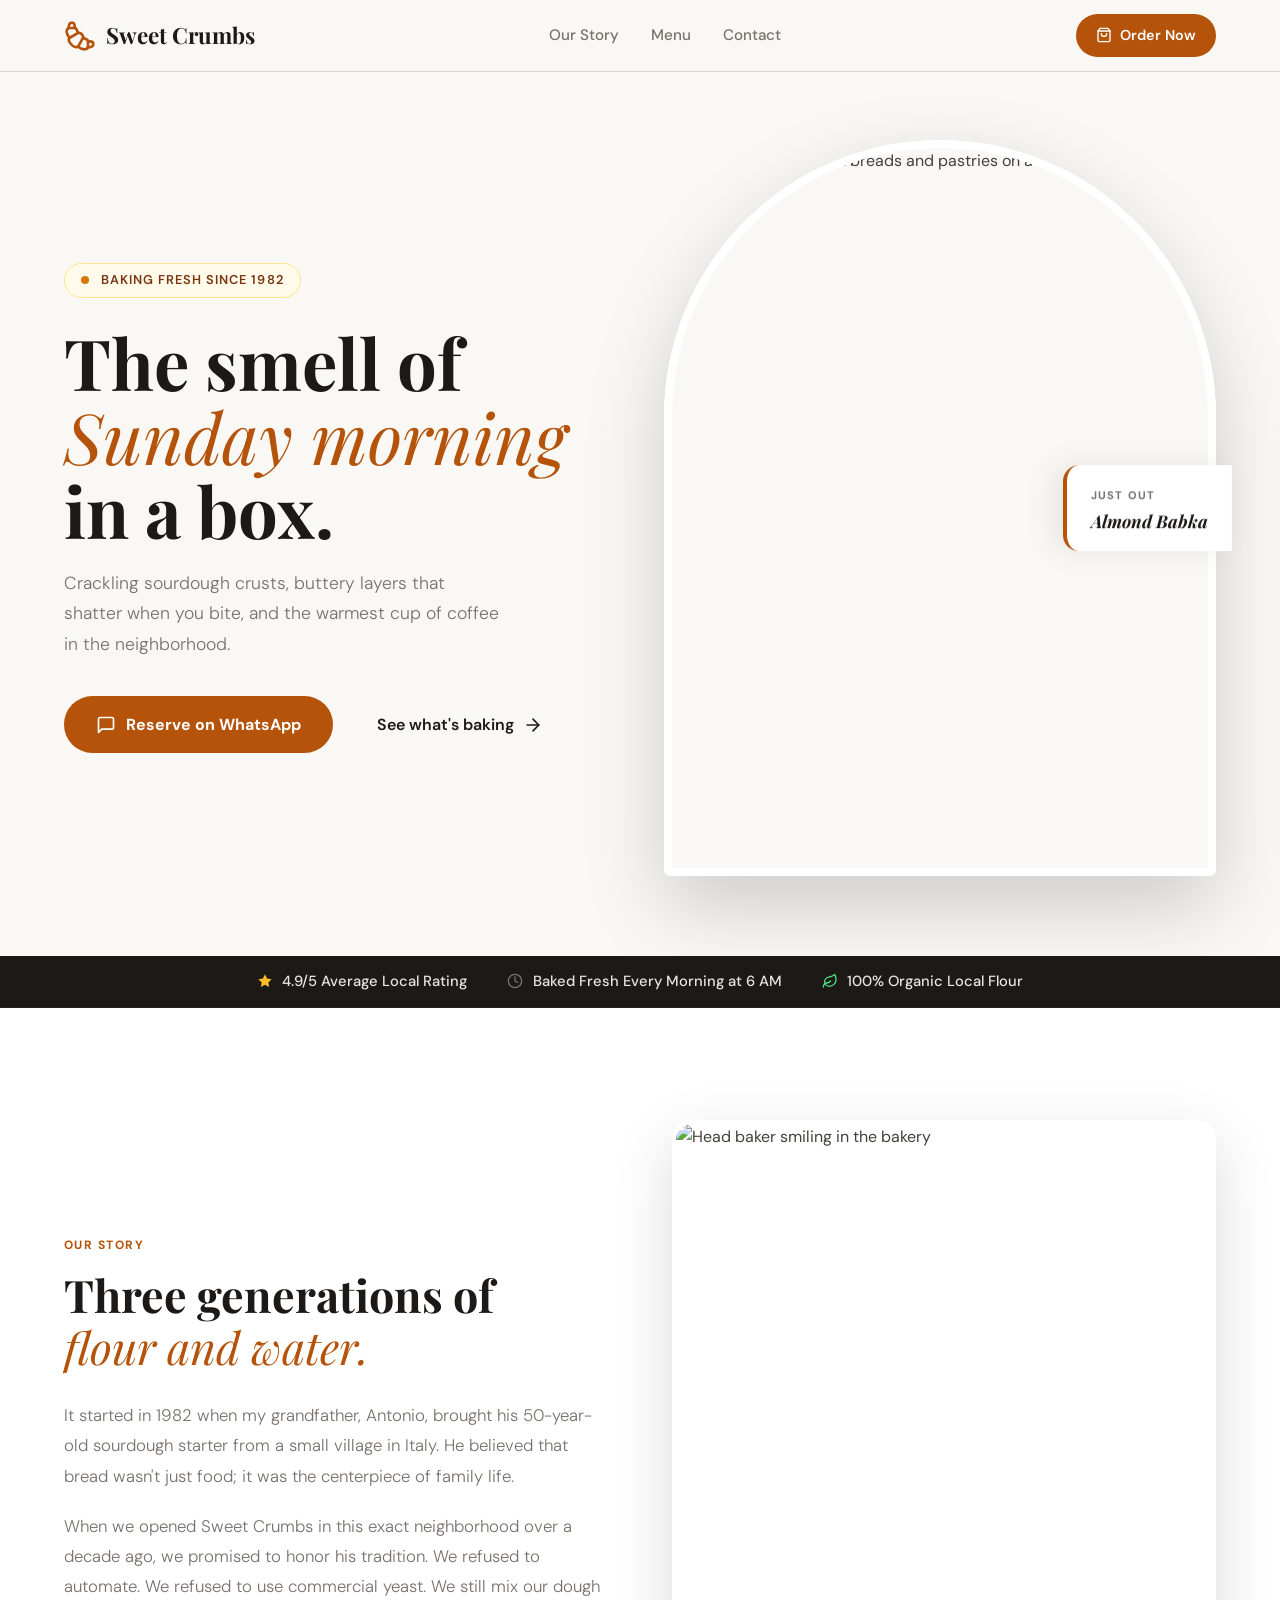
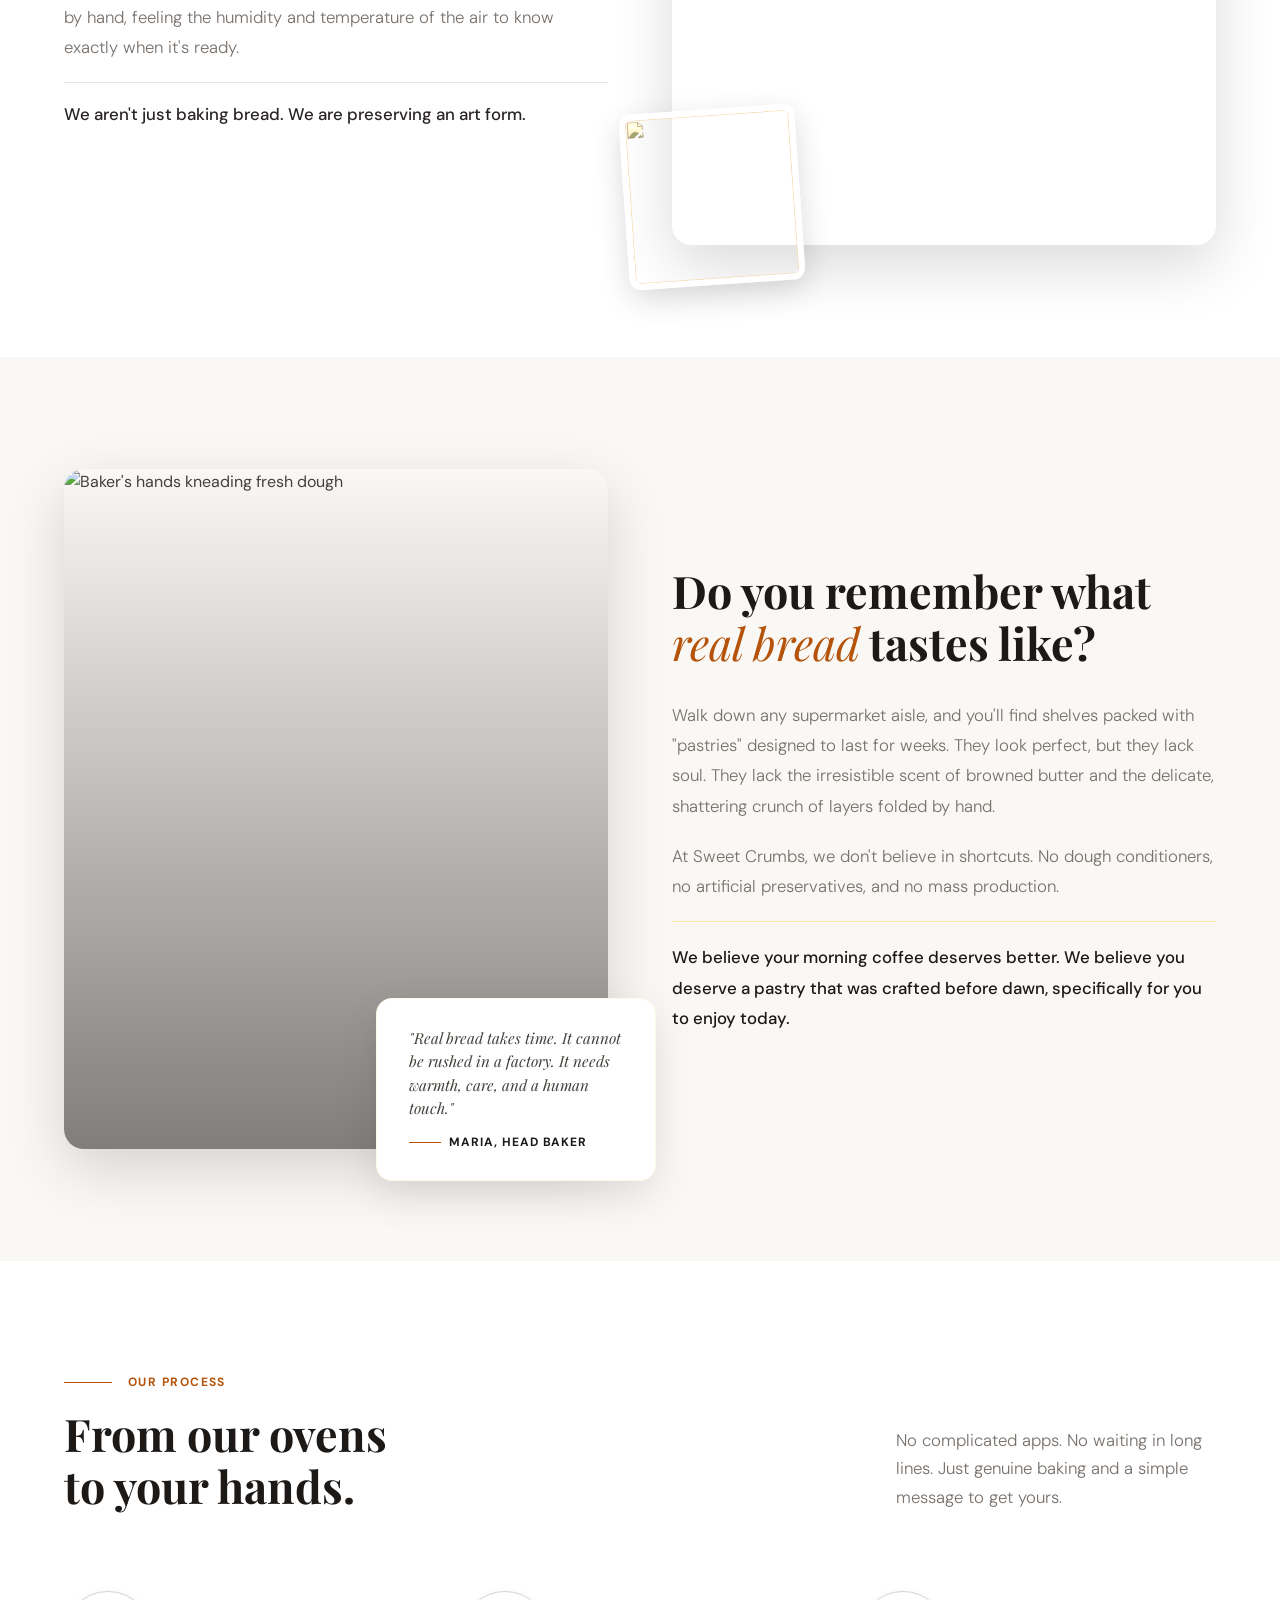
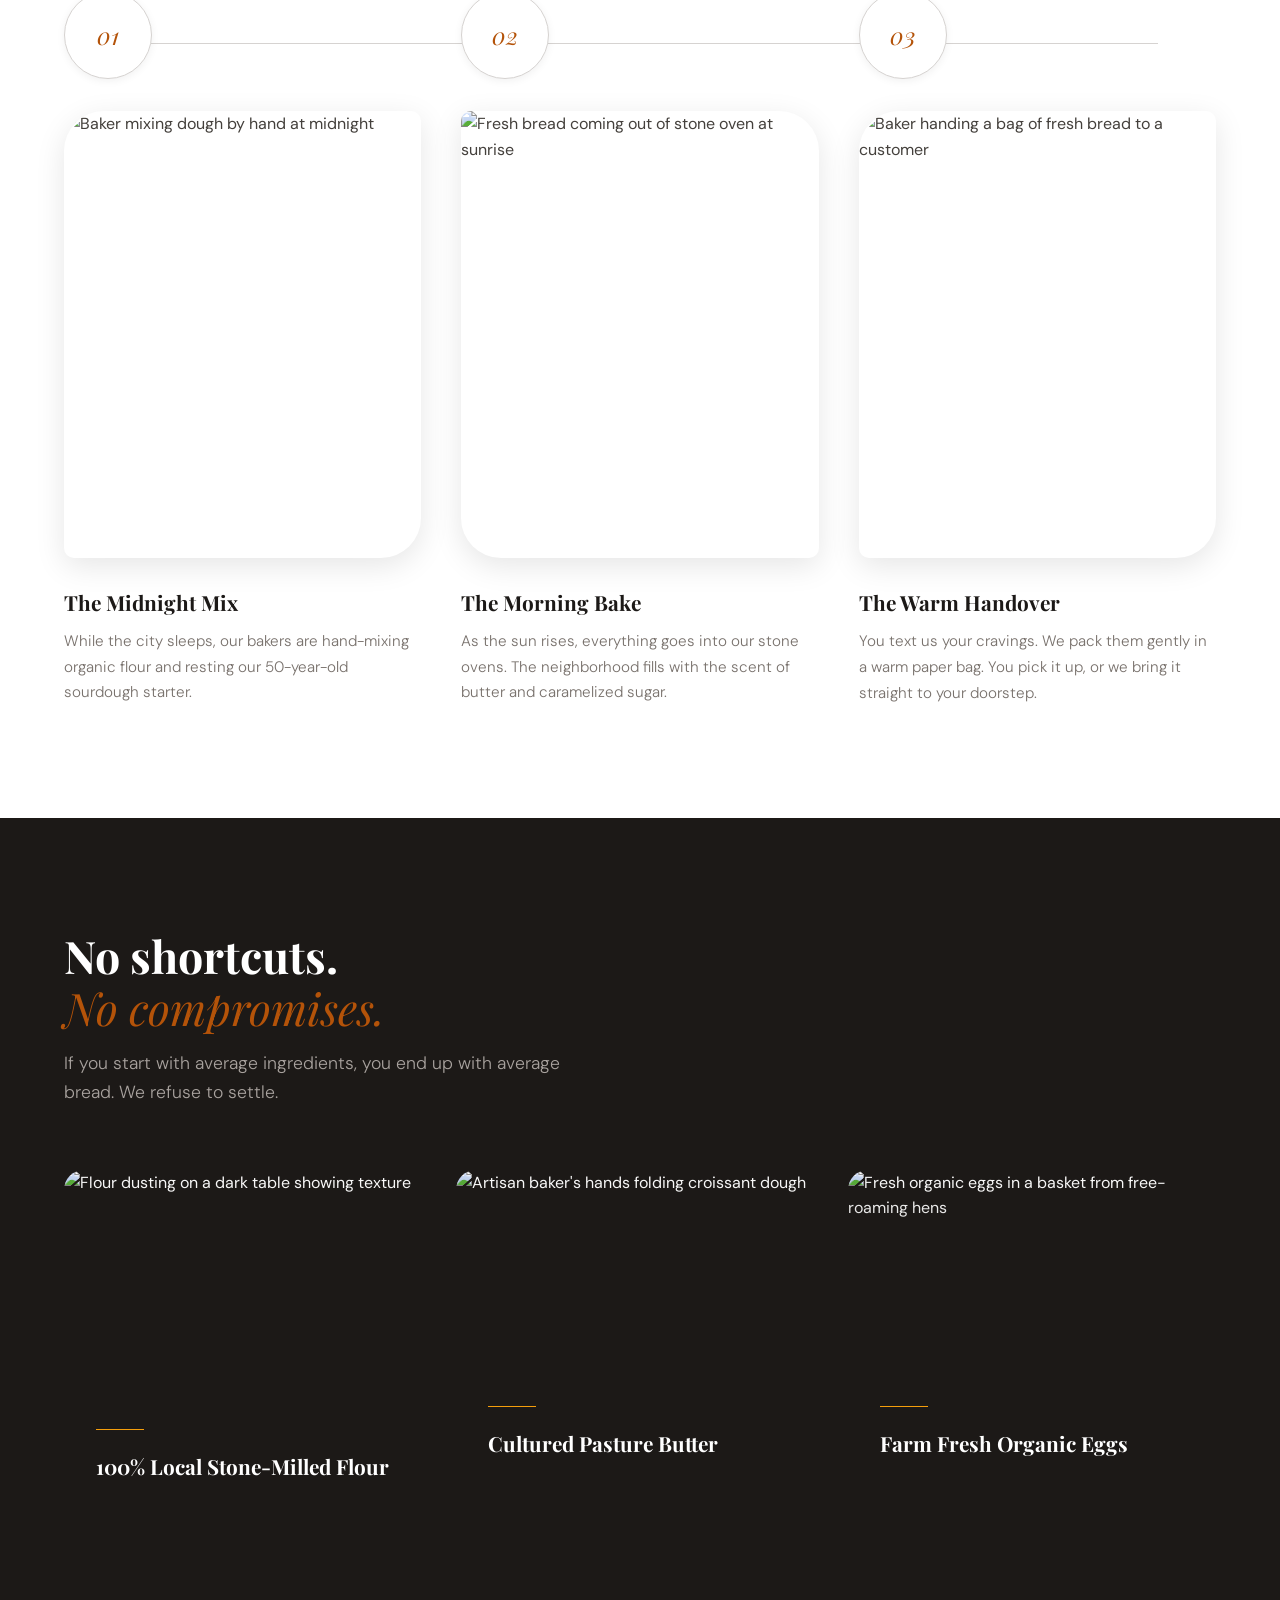
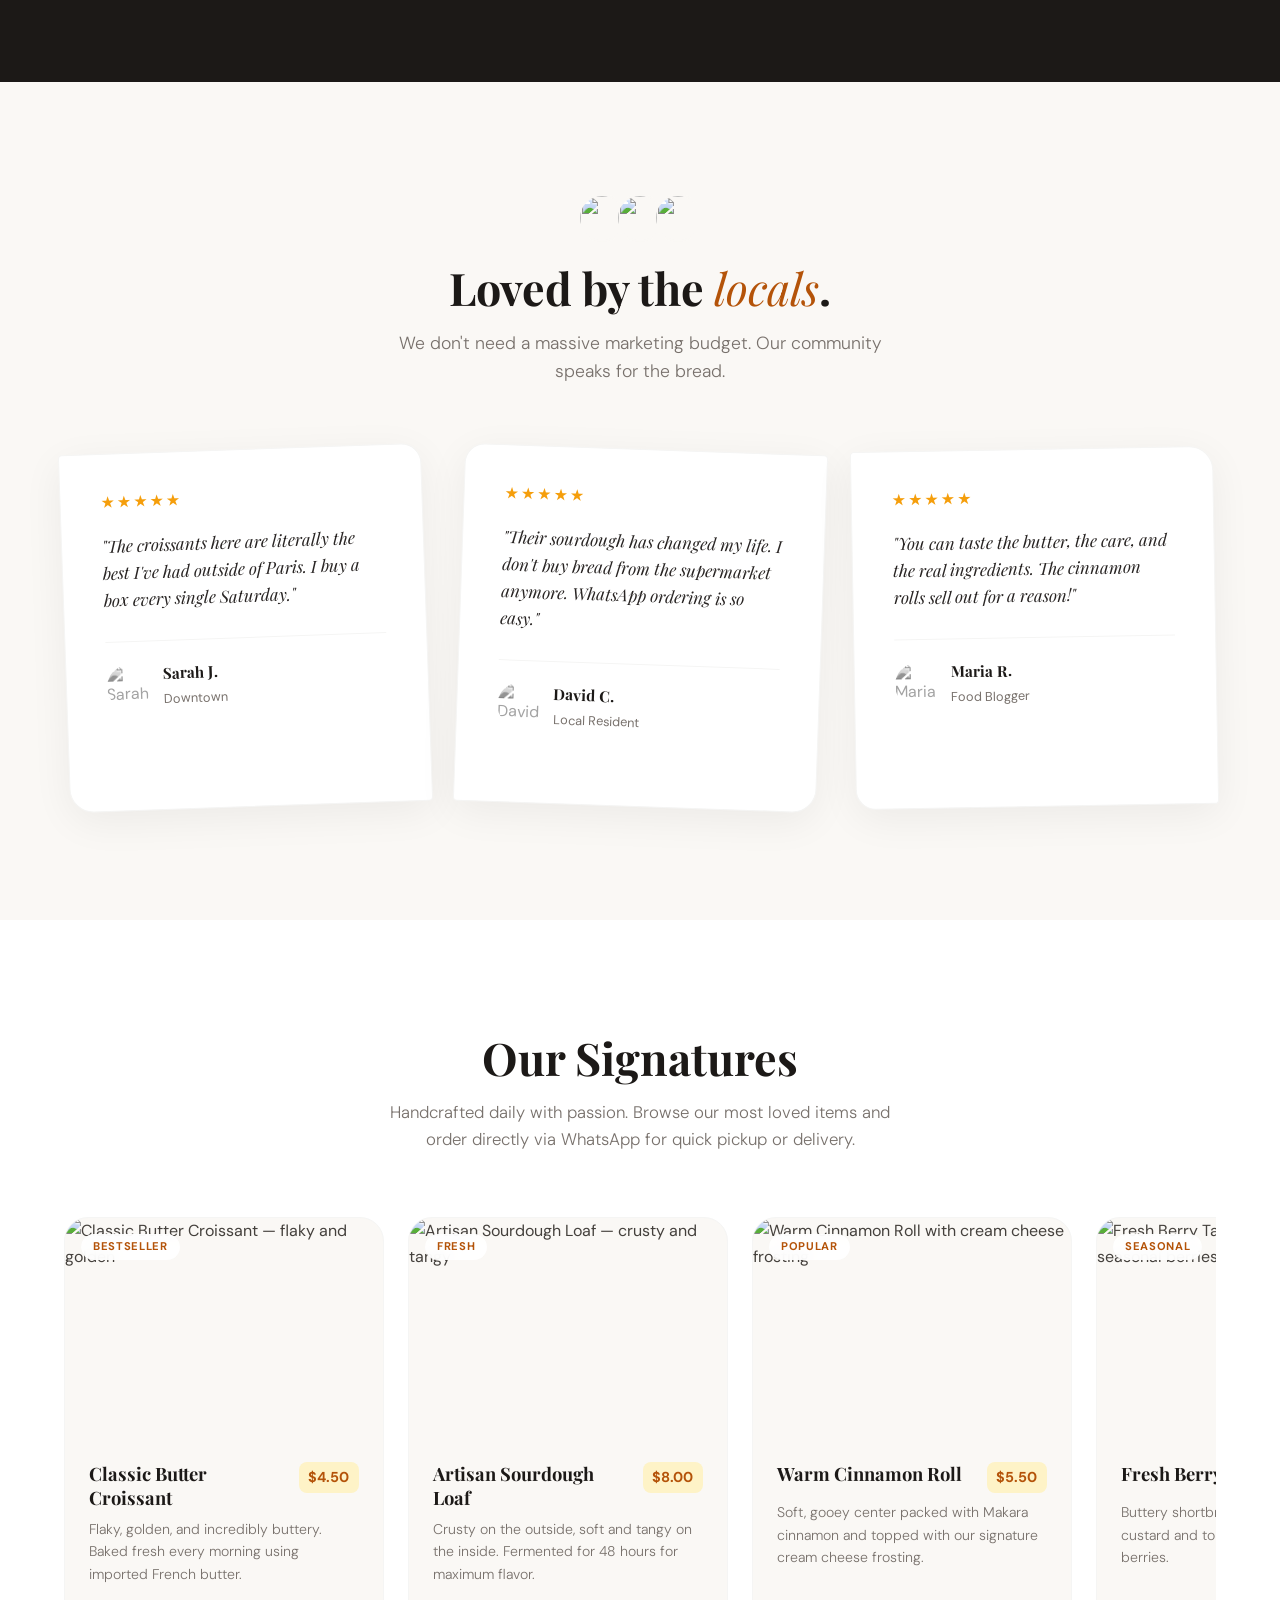
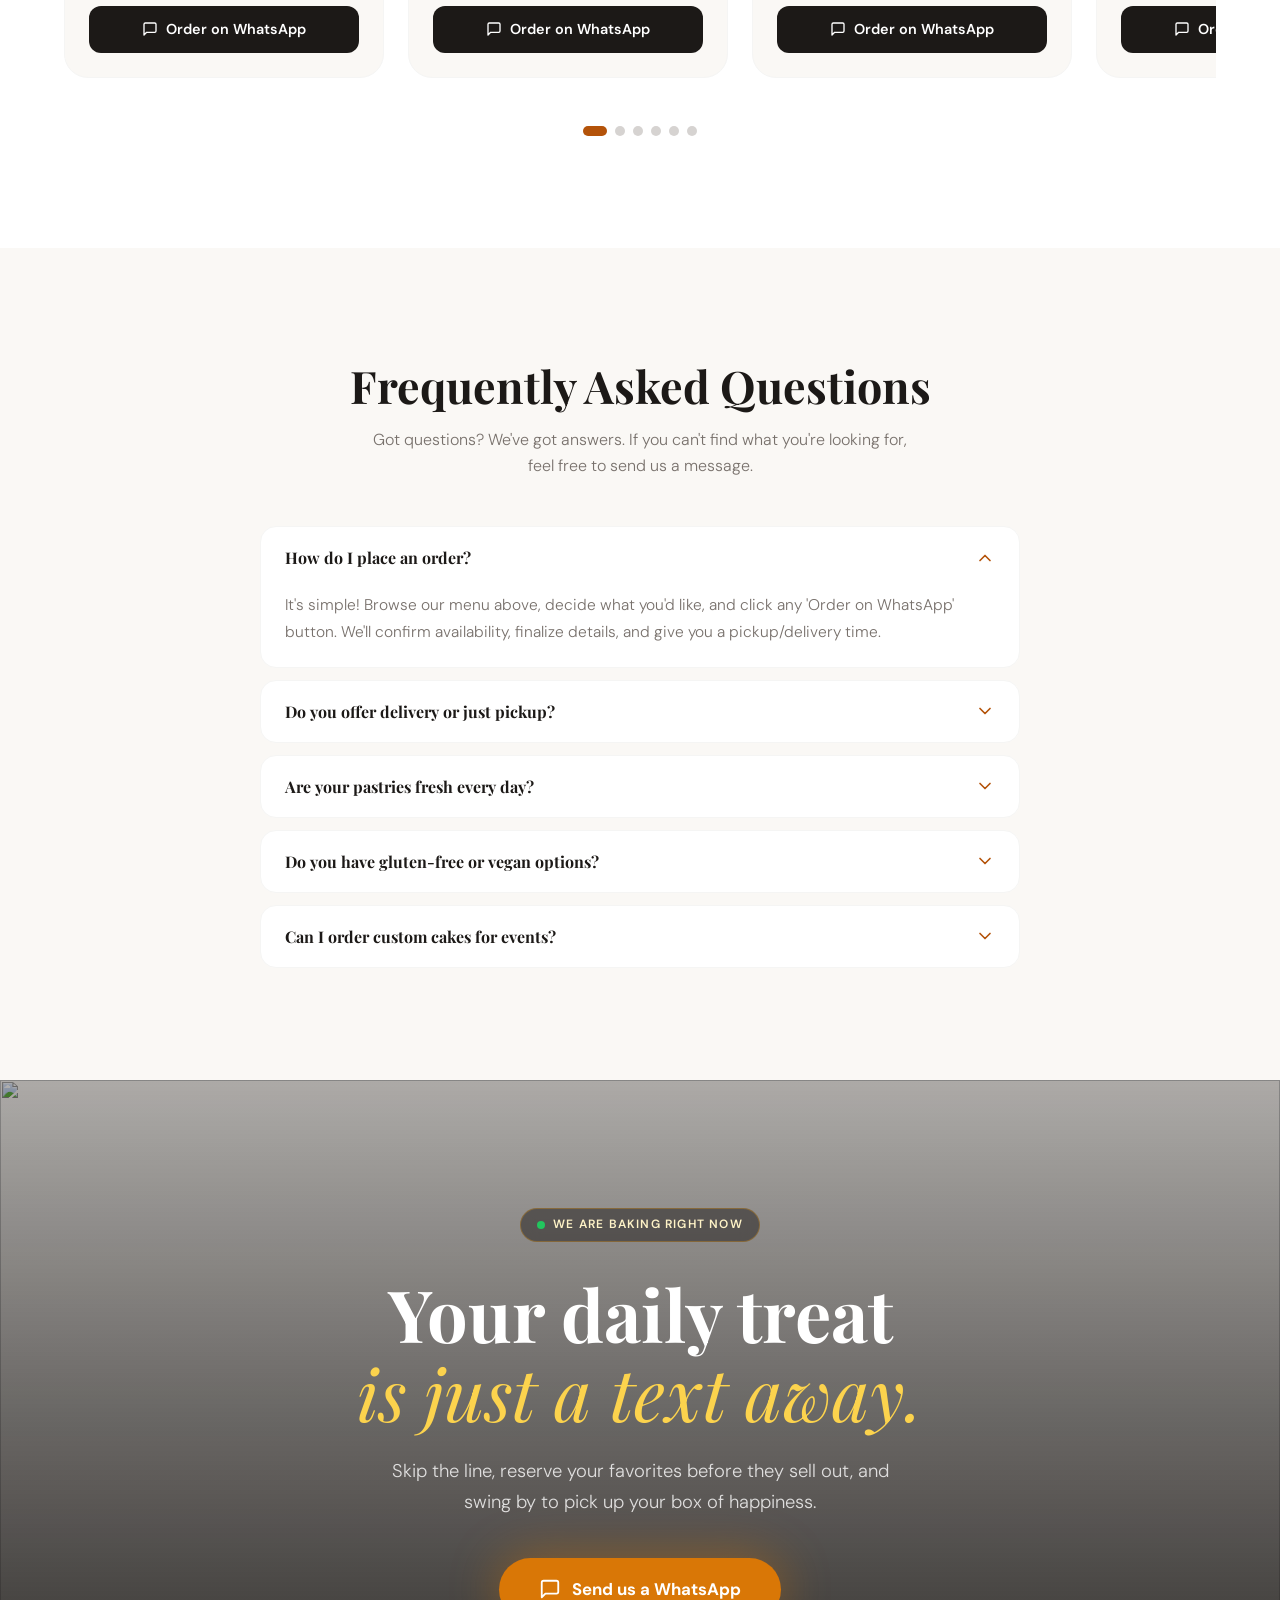
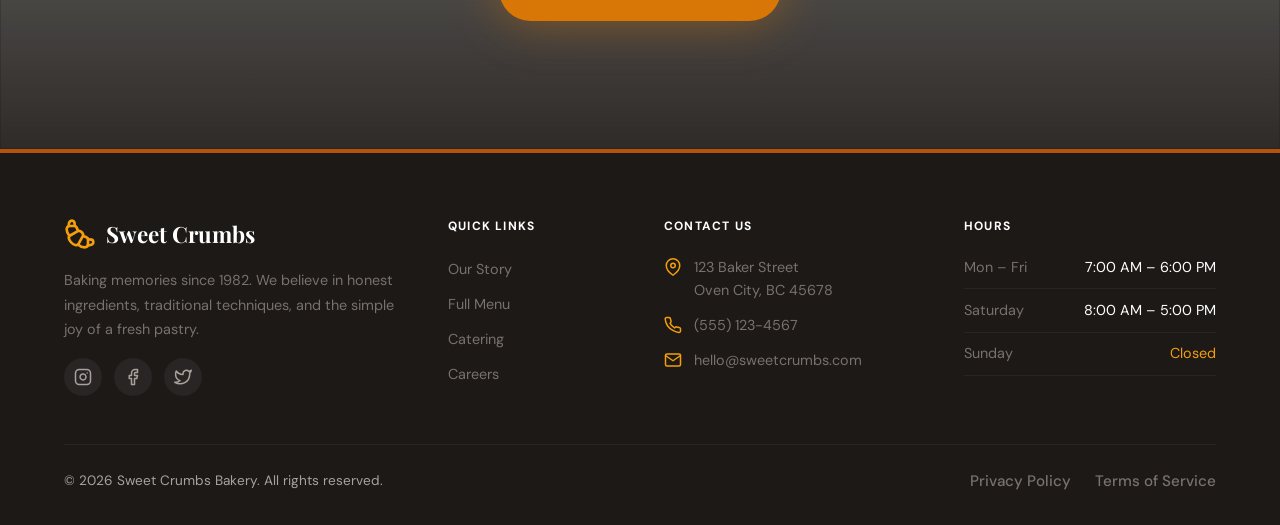
==== commit 3301bd1b: "add favicon" ====
--- a/src/index.html
+++ b/src/index.html
@@ -16,7 +16,13 @@
   <link rel="preconnect" href="https://fonts.gstatic.com" crossorigin />
   <link href="https://fonts.googleapis.com/css2?family=Playfair+Display:ital,wght@0,400;0,700;1,300;1,400&family=DM+Sans:wght@300;400;500;600&display=swap" rel="stylesheet" />
 
-    <!-- CSS and JS -->
+    <!-- Favicon -->
+  <link rel="apple-touch-icon" sizes="180x180" href="assets/images/icons/apple-touch-icon.png">
+  <link rel="icon" type="image/png" sizes="32x32" href="assets/images/icons/favicon-32x32.png">
+  <link rel="icon" type="image/png" sizes="16x16" href="assets/images/icons/favicon-16x16.png">
+  <link rel="manifest" href="/site.webmanifest">
+
+  <!-- CSS and JS -->
   <link rel="stylesheet" href="reset.css" />
   <link rel="stylesheet" href="style.css" />
   <script src="script.js" defer></script>
--- a/src/style.css
+++ b/src/style.css
@@ -36,6 +36,24 @@
   margin: 0 auto;
   padding: 0 1.5rem;
 }
+body::-webkit-scrollbar {
+  width: 5px;
+}
+body::-webkit-scrollbar-thumb {
+  background: var(--amber);
+  border-radius: 2px;
+}
+body::-webkit-scrollbar-thumb:hover,
+body::-webkit-scrollbar-thumb:active {
+  background: var(--amber-l);
+}
+body::-webkit-scrollbar-track {
+  background: var(--stone-1);
+}
+html, body {
+  overflow-x: hidden; /* Prevent x scrollbar */
+  scrollbar-color: var(--amber) var(--stone-1);
+}
 
 /* ─── Scroll-reveal animations ───────────────────────────────── */
 .reveal {
@@ -887,6 +905,7 @@
   gap: 0.75rem;
   padding-top: 1.25rem;
   border-top: 1px solid var(--stone-1);
+  background: none;
 }
 .reviewer img {
   width: 44px;
@@ -936,13 +955,13 @@
   gap: 1.5rem;
   overflow-x: auto;
   scroll-snap-type: x mandatory;
+  scrollbar-width: none;
   padding: 0.5rem 0.25rem 1.5rem;
-  -webkit-overflow-scrolling: touch;
-}
-.carousel::-webkit-scrollbar { height: 4px; }
-.carousel::-webkit-scrollbar-track { background: var(--stone-1); border-radius: 2px; }
-.carousel::-webkit-scrollbar-thumb { background: var(--amber); border-radius: 2px; }
-
+}
+
+.carousel::-webkit-scrollbar {
+  display: none;
+}
 .product-card {
   flex: 0 0 320px;
   scroll-snap-align: start;
@@ -1406,6 +1425,10 @@
     display: block;
   }
 
+  .hero {
+    padding-bottom: 4rem;
+  }
+
   .hero-inner,
   .story-grid,
   .problem-grid {
@@ -1423,11 +1446,25 @@
     display: none;
   }
 
+  #about {
+    padding-top: 5rem;
+  }
+
+  .proof-item:nth-child(2), .proof-item:nth-child(3) {
+    display:none;
+  }
+
   .steps {
     grid-template-columns: 1fr;
   }
   .steps::before {
     display: none;
+  }
+  
+  .step-num {
+    height: 4rem;
+    width: 4rem;
+    margin-bottom: 1.5rem;
   }
 
   .features-grid {
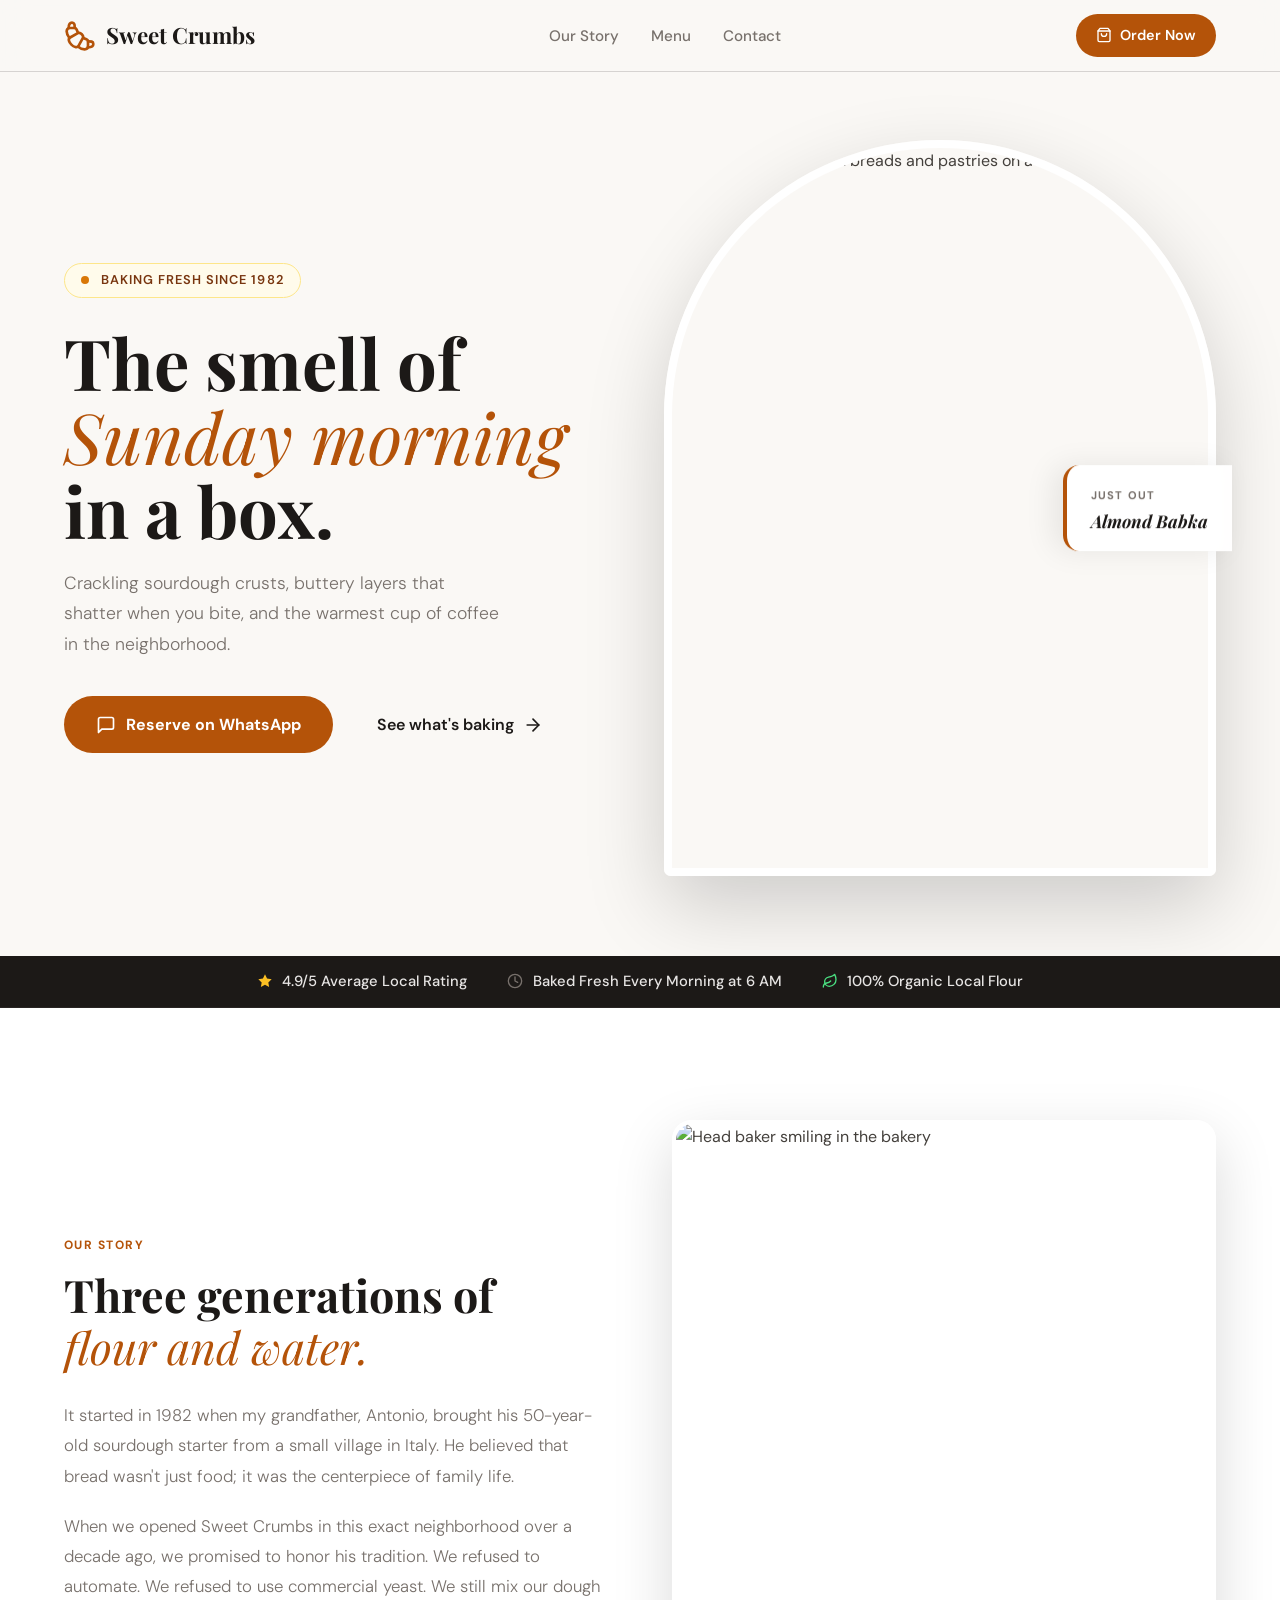
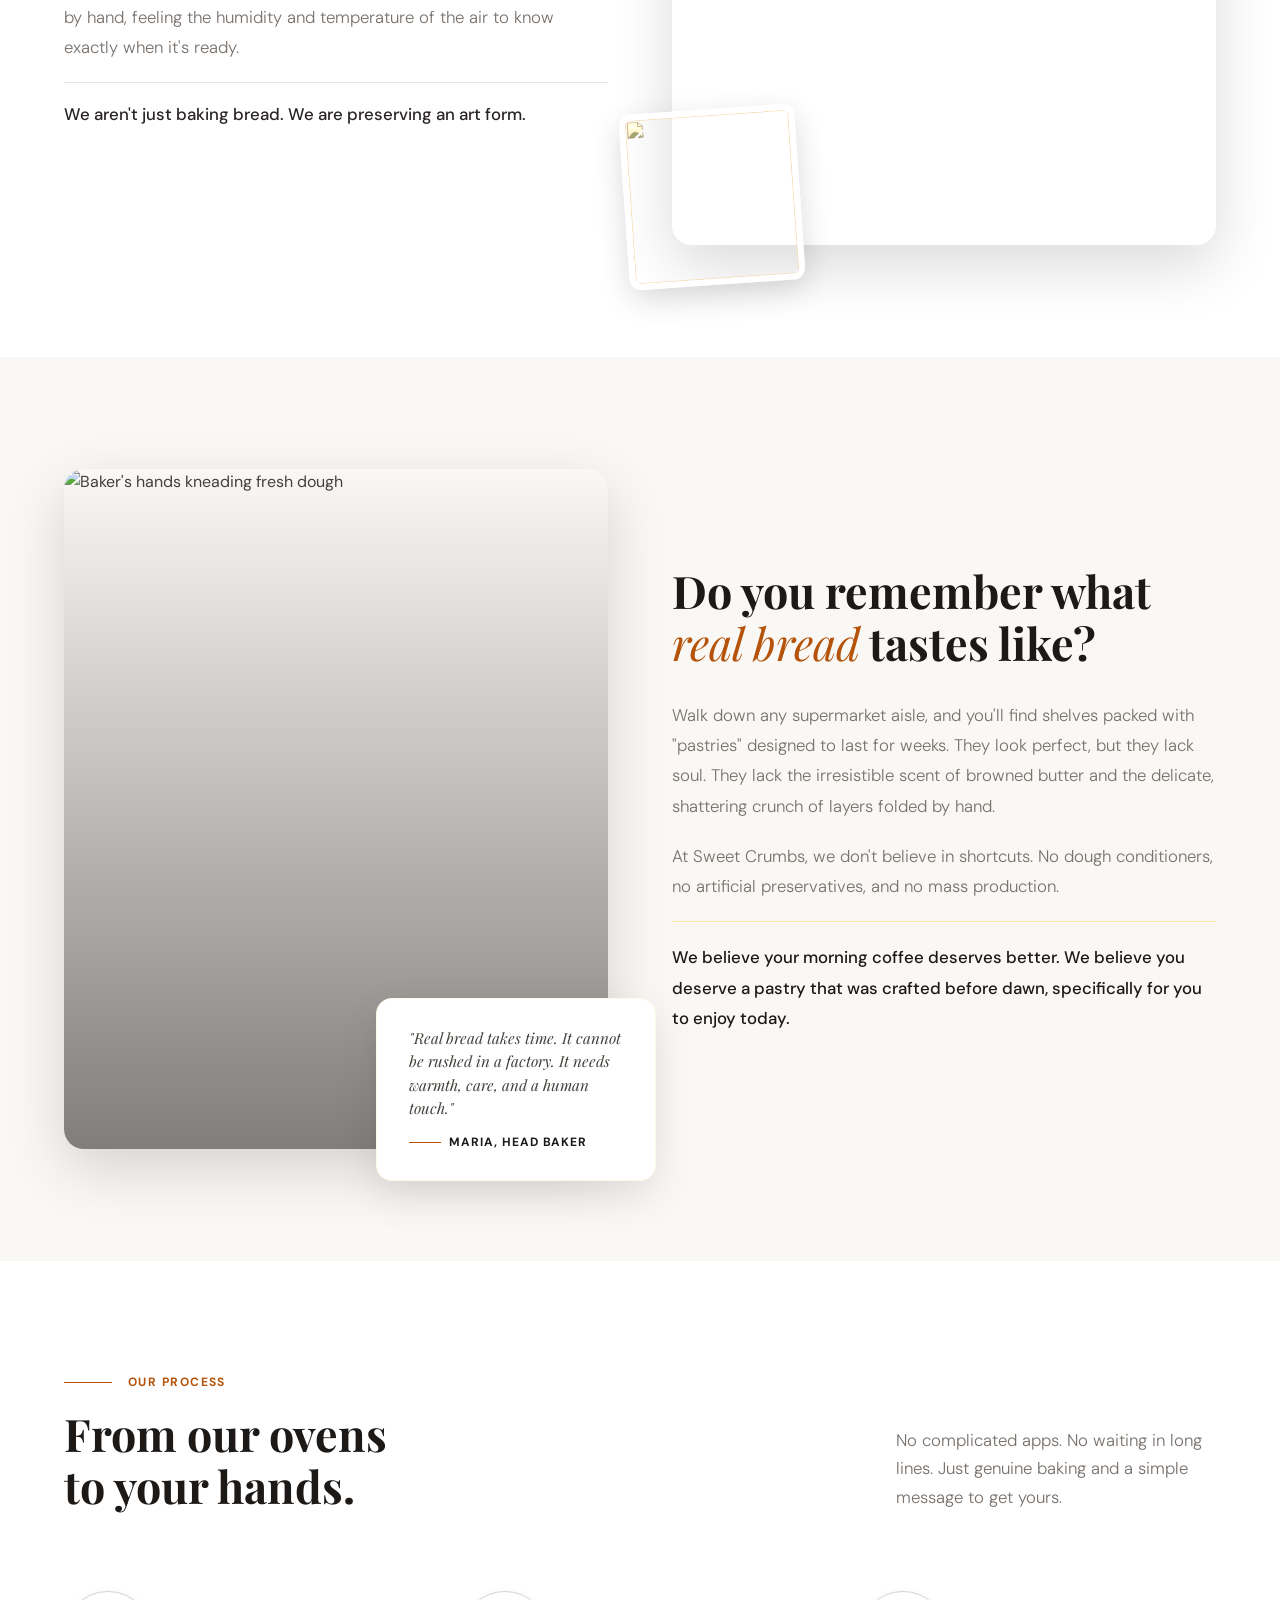
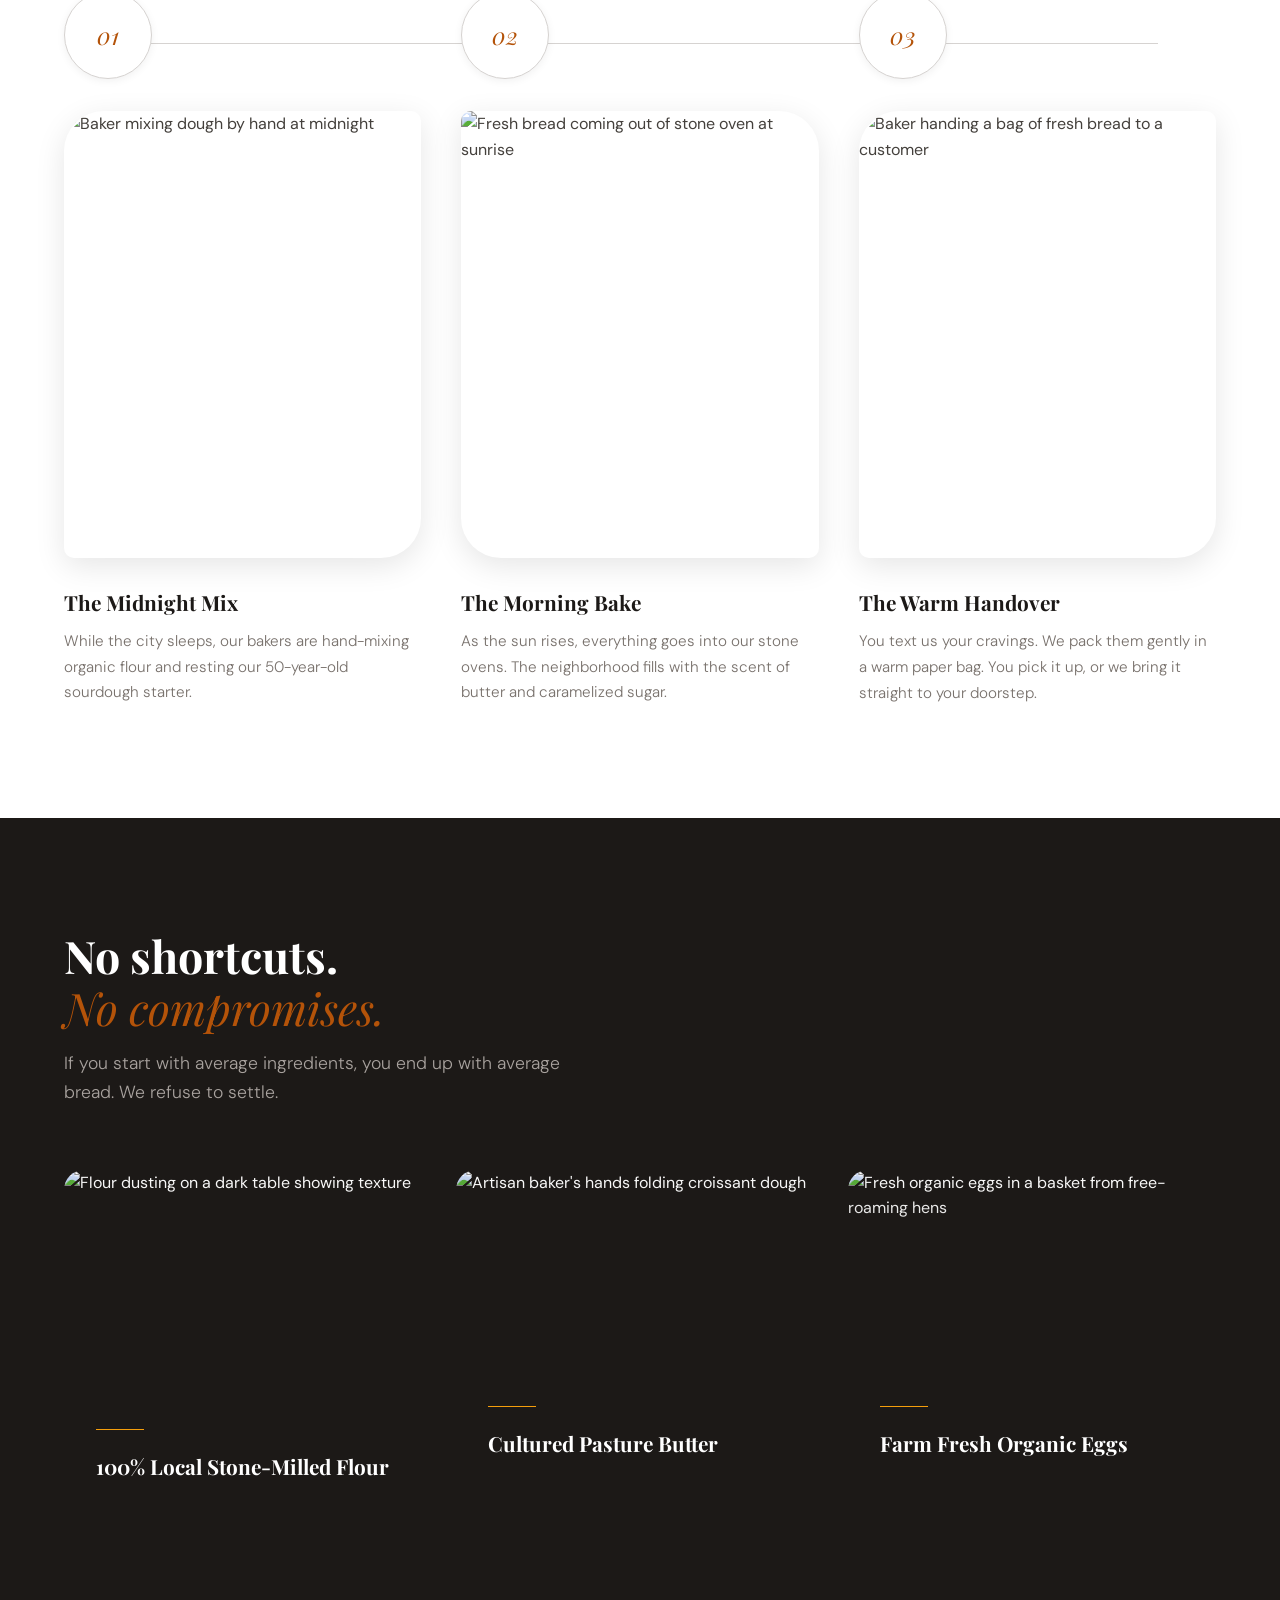
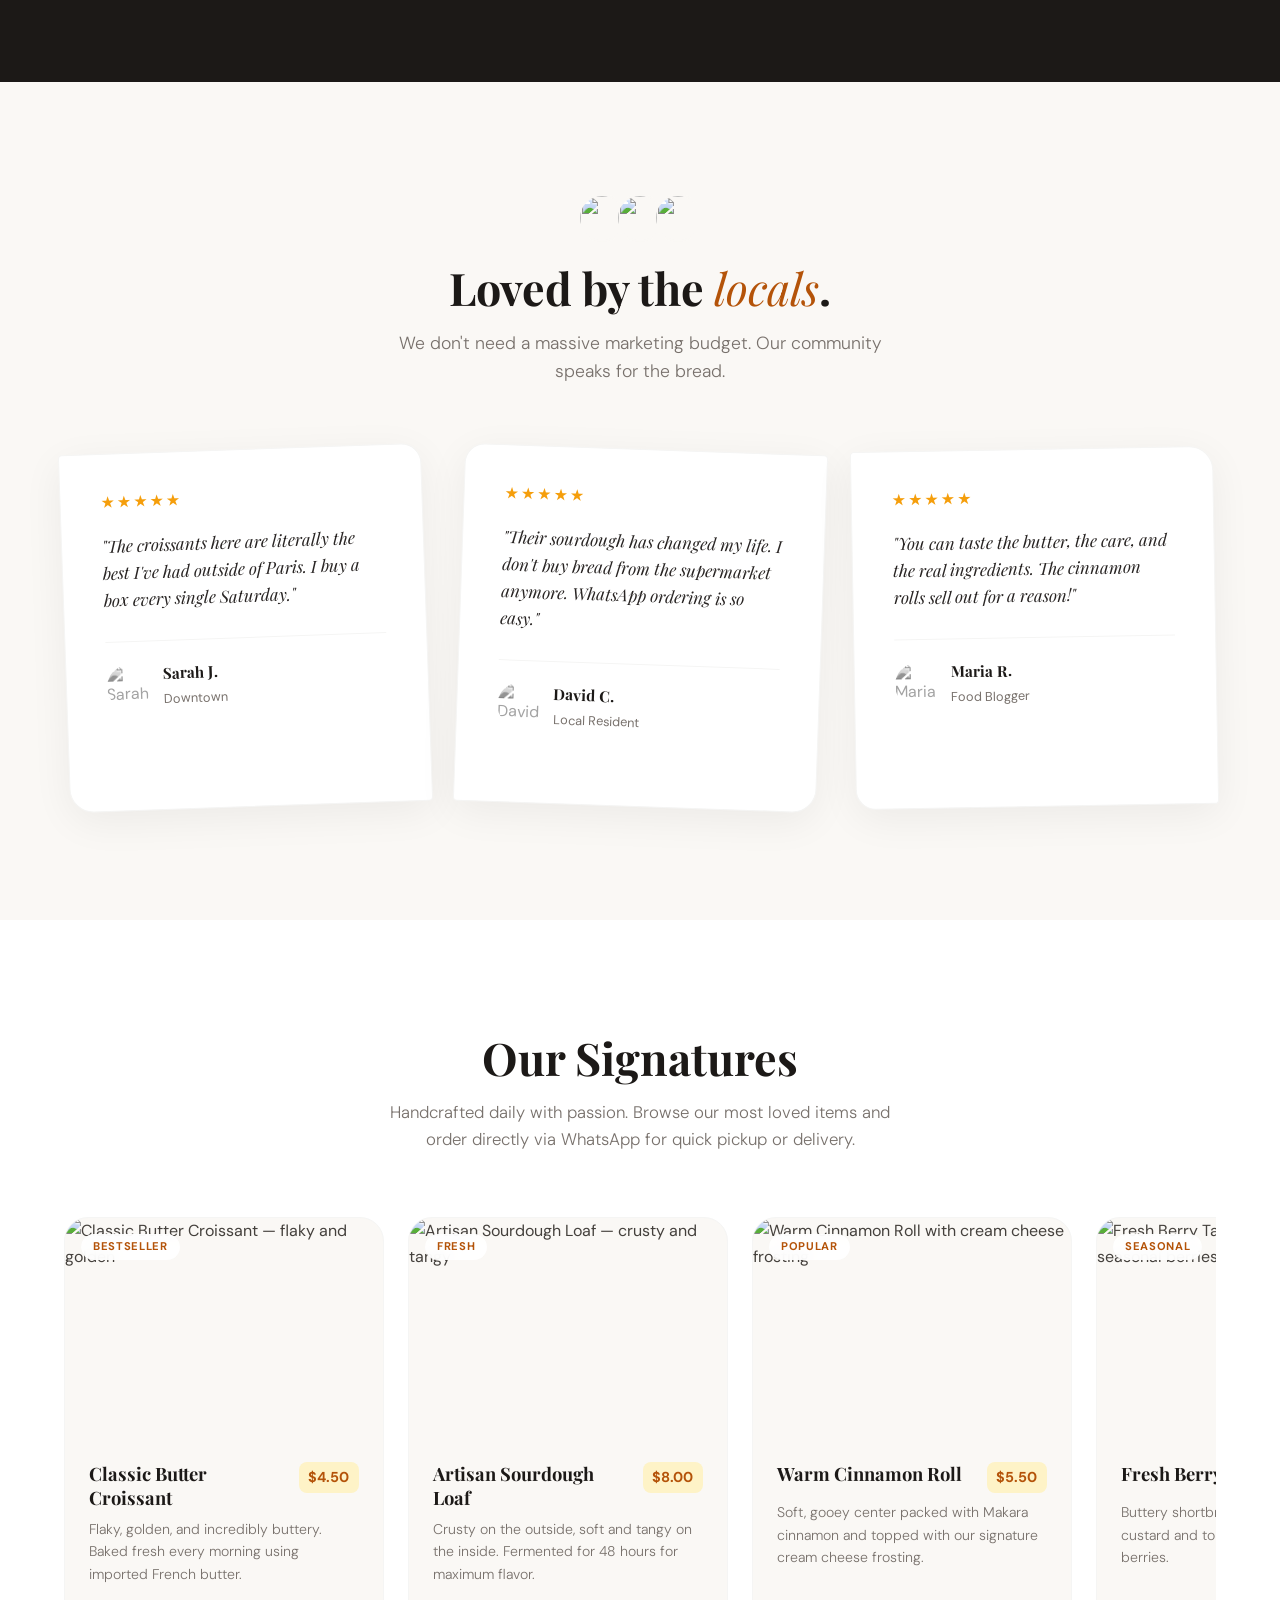
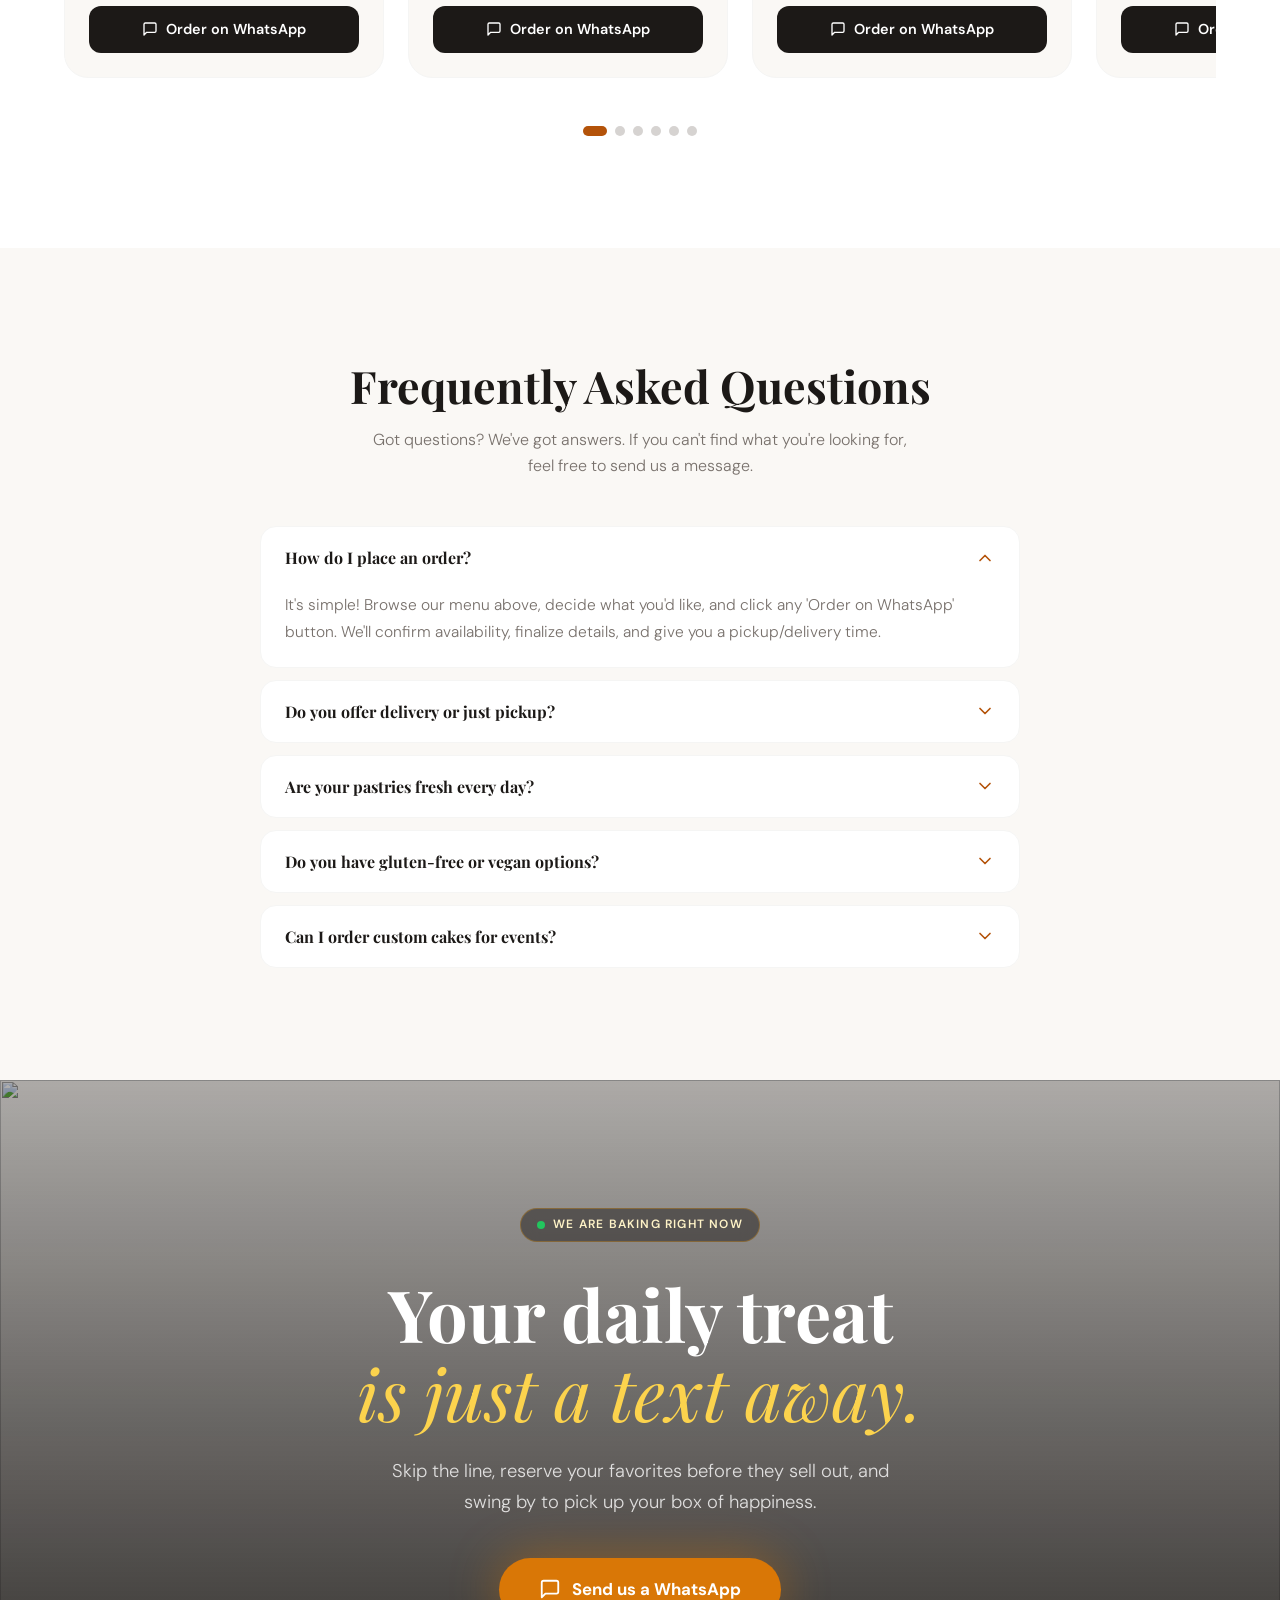
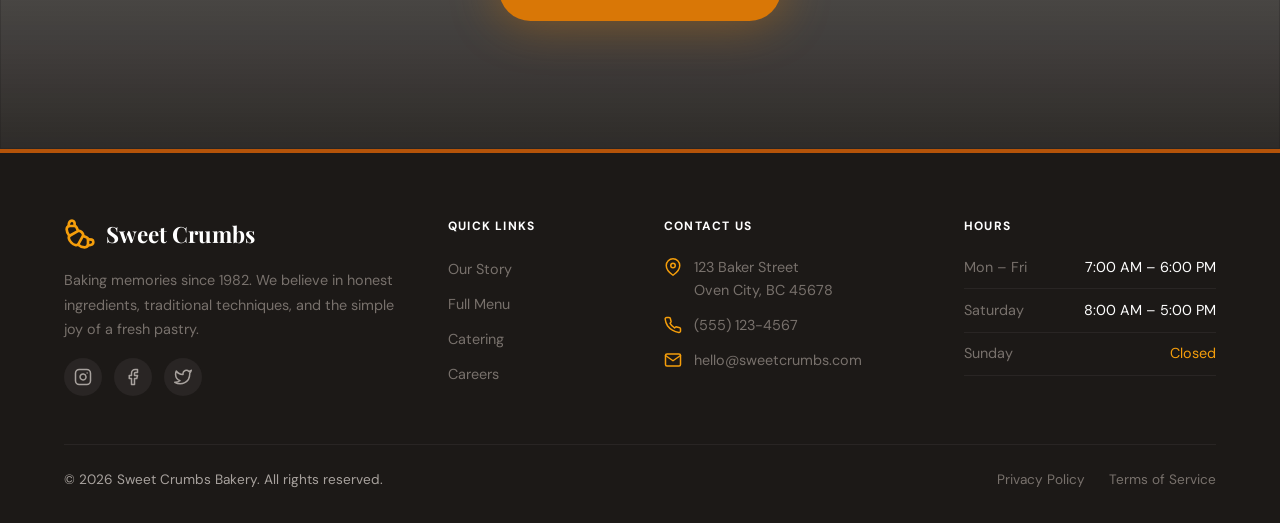
==== commit ed688070: "add transition to mobile navbar" ====
--- a/src/index.html
+++ b/src/index.html
@@ -23,9 +23,9 @@
   <link rel="manifest" href="/site.webmanifest">
 
   <!-- CSS and JS -->
-  <link rel="stylesheet" href="reset.css" />
-  <link rel="stylesheet" href="style.css" />
-  <script src="script.js" defer></script>
+  <link rel="stylesheet" href="styles/reset.css" />
+  <link rel="stylesheet" href="styles/style.css" />
+  <script src="scripts/script.js" defer></script>
 </head>
 <body>
 
@@ -37,12 +37,20 @@
       <span>Sweet Crumbs</span>
     </a>
 
-    <nav aria-label="Main navigation">
-      <a href="#about">Our Story</a>
-      <a href="#menu">Menu</a>
-      <a href="#contact">Contact</a>
+    <!-- Navbar -->
+    <nav id="mainNav" aria-label="Main navigation">
+      <button class="nav-close" id="menuClose" aria-label="Close menu">
+        <svg xmlns="http://www.w3.org/2000/svg" viewBox="0 0 24 24" fill="none" stroke="currentColor" stroke-width="2" stroke-linecap="round" stroke-linejoin="round" aria-hidden="true"><line x1="18" y1="6" x2="6" y2="18"/><line x1="6" y1="6" x2="18" y2="18"/></svg>
+      </button>
+      <ul>
+        <li><a href="#about">Our Story</a></li>
+        <li><a href="#menu">Menu</a></li>
+        <li><a href="#contact">Contact</a></li>
+      </ul>
+      <a href="https://wa.me/1234567890" class="btn-primary nav-order-btn">Order Now</a>
     </nav>
 
+    <!-- CTA Button -->
     <a href="https://wa.me/1234567890" target="_blank" rel="noreferrer" class="btn-cta">
       <svg xmlns="http://www.w3.org/2000/svg" viewBox="0 0 24 24" fill="none" stroke="currentColor" stroke-width="2" stroke-linecap="round" stroke-linejoin="round" aria-hidden="true">
         <path d="M6 2 3 6v14a2 2 0 0 0 2 2h14a2 2 0 0 0 2-2V6l-3-4z"/><line x1="3" y1="6" x2="21" y2="6"/><path d="M16 10a4 4 0 0 1-8 0"/>
@@ -50,22 +58,14 @@
       <span>Order Now</span>
     </a>
 
-    <button class="hamburger" id="menuToggle" aria-label="Open menu" aria-expanded="false" aria-controls="mobileNav">
-      <span></span><span></span><span></span>
+    <!-- Hamburger Menu -->
+    <button class="hamburger" id="menuToggle" aria-label="Open menu" aria-expanded="false" aria-controls="mainNav">
+      <span></span>
+      <span></span>
+      <span></span>
     </button>
   </div>
 </header>
-
-<!-- Mobile nav -->
-<div class="mobile-nav" id="mobileNav" role="dialog" aria-label="Mobile navigation" aria-modal="true" hidden>
-  <button class="mobile-nav-close" id="menuClose" aria-label="Close menu">
-    <svg xmlns="http://www.w3.org/2000/svg" viewBox="0 0 24 24" fill="none" stroke="currentColor" stroke-width="2" stroke-linecap="round" stroke-linejoin="round" aria-hidden="true"><line x1="18" y1="6" x2="6" y2="18"/><line x1="6" y1="6" x2="18" y2="18"/></svg>
-  </button>
-  <a href="#about" class="mobile-link">Our Story</a>
-  <a href="#menu" class="mobile-link">Menu</a>
-  <a href="#contact" class="mobile-link">Contact</a>
-  <a href="https://wa.me/1234567890" class="btn-primary">Order Now</a>
-</div>
 
 <!-- ══════════════ HERO ══════════════ -->
 <section class="hero">
--- a/src/styles/style.css
+++ b/src/styles/style.css
@@ -0,0 +1,1544 @@
+@charset "UTF-8";
+
+/* ─── Design tokens ─────────────────────────────────────────── */
+:root {
+  --cream:     #faf8f5;
+  --amber:     #b45309;
+  --amber-l:   #d97706;
+  --amber-lt:  #fef3c7;
+  --stone-9:   #1c1917;
+  --stone-8:   #292524;
+  --stone-7:   #44403c;
+  --stone-5:   #78716c;
+  --stone-3:   #d6d3d1;
+  --stone-1:   #f5f5f4;
+  --white:     #ffffff;
+  --serif:     'Playfair Display', Georgia, serif;
+  --sans:      'DM Sans', system-ui, sans-serif;
+}
+
+/* ─── Accessibility ──────────────────────────────────────────── */
+.sr-only {
+  position: absolute;
+  width: 1px;
+  height: 1px;
+  padding: 0;
+  margin: -1px;
+  overflow: hidden;
+  clip-path: inset(50%);
+  white-space: nowrap;
+  border: 0;
+}
+
+/* ─── Layout ─────────────────────────────────────────────────── */
+.container {
+  max-width: 1200px;
+  margin: 0 auto;
+  padding: 0 1.5rem;
+}
+body::-webkit-scrollbar {
+  width: 5px;
+}
+body::-webkit-scrollbar-thumb {
+  background: var(--amber);
+  border-radius: 2px;
+}
+body::-webkit-scrollbar-thumb:hover,
+body::-webkit-scrollbar-thumb:active {
+  background: var(--amber-l);
+}
+body::-webkit-scrollbar-track {
+  background: var(--stone-1);
+}
+html, body {
+  overflow-x: hidden; /* Prevent x scrollbar */
+  scrollbar-color: var(--amber) var(--stone-1);
+}
+
+/* ─── Scroll-reveal animations ───────────────────────────────── */
+.reveal {
+  opacity: 0;
+  transform: translateY(28px);
+  transition: opacity 0.65s ease, transform 0.65s ease;
+}
+.reveal.visible {
+  opacity: 1;
+  transform: none;
+}
+
+.reveal-l {
+  opacity: 0;
+  transform: translateX(-28px);
+  transition: opacity 0.65s ease, transform 0.65s ease;
+}
+.reveal-l.visible {
+  opacity: 1;
+  transform: none;
+}
+
+.reveal-r {
+  opacity: 0;
+  transform: translateX(28px);
+  transition: opacity 0.65s ease, transform 0.65s ease;
+}
+.reveal-r.visible {
+  opacity: 1;
+  transform: none;
+}
+
+.delay-1 { transition-delay: 0.1s; }
+.delay-2 { transition-delay: 0.2s; }
+.delay-3 { transition-delay: 0.3s; }
+.delay-4 { transition-delay: 0.4s; }
+
+/* ─── Shared section styles ──────────────────────────────────── */
+.section-label {
+  display: block;
+  font-size: 0.75rem;
+  font-weight: 700;
+  letter-spacing: 0.12em;
+  text-transform: uppercase;
+  color: var(--amber);
+  margin-bottom: 0.9rem;
+}
+
+.section-title {
+  font-family: var(--serif);
+  font-size: clamp(2rem, 3.5vw, 3rem);
+  color: var(--stone-9);
+  line-height: 1.15;
+}
+
+.section-title em {
+  color: var(--amber);
+  font-weight: 300;
+}
+
+.divider {
+  width: 3rem;
+  height: 1px;
+  background: var(--amber);
+  margin-bottom: 1.5rem;
+}
+
+/* ─── Buttons ────────────────────────────────────────────────── */
+.btn-primary {
+  display: inline-flex;
+  align-items: center;
+  gap: 0.6rem;
+  background: var(--amber);
+  color: #fff;
+  padding: 1rem 2rem;
+  border-radius: 999px;
+  font-weight: 700;
+  font-size: 1rem;
+  transition: background 0.2s, box-shadow 0.2s, transform 0.15s;
+}
+.btn-primary:hover {
+  background: var(--amber-l);
+  box-shadow: 0 0 32px rgba(180, 83, 9, 0.35);
+  transform: scale(1.02);
+}
+.btn-primary svg {
+  width: 20px;
+  height: 20px;
+  flex-shrink: 0;
+}
+
+.btn-ghost {
+  display: inline-flex;
+  align-items: center;
+  gap: 0.6rem;
+  background: transparent;
+  color: var(--stone-9);
+  padding: 1rem 1.75rem;
+  border-radius: 999px;
+  font-weight: 600;
+  font-size: 1rem;
+  transition: color 0.2s, background 0.2s;
+}
+.btn-ghost:hover {
+  color: var(--amber);
+  background: rgba(180, 83, 9, 0.05);
+}
+.btn-ghost svg {
+  width: 20px;
+  height: 20px;
+  flex-shrink: 0;
+  transition: transform 0.2s;
+}
+.btn-ghost:hover svg {
+  transform: translateX(4px);
+}
+
+/* ─── Header ─────────────────────────────────────────────────── */
+header {
+  position: fixed;
+  top: 0;
+  left: 0;
+  right: 0;
+  z-index: 100;
+  background: rgba(250, 248, 245, 0.85);
+  backdrop-filter: blur(14px);
+  border-bottom: 1px solid var(--stone-3);
+  height: 72px;
+}
+
+.header-inner {
+  height: 100%;
+  display: flex;
+  align-items: center;
+  justify-content: space-between;
+}
+
+.logo {
+  display: flex;
+  align-items: center;
+  gap: 0.6rem;
+}
+.logo svg {
+  width: 32px;
+  height: 32px;
+  color: var(--amber);
+  flex-shrink: 0;
+}
+.logo span {
+  font-family: var(--serif);
+  font-size: 1.4rem;
+  font-weight: 700;
+  color: var(--stone-9);
+}
+
+/* ─── Nav (desktop) ──────────────────────────────────────────── */
+nav ul {
+  display: flex;
+  gap: 2rem;
+  list-style: none;
+}
+nav ul a {
+  font-size: 0.95rem;
+  font-weight: 500;
+  color: var(--stone-5);
+  transition: color 0.2s;
+}
+nav ul a:hover {
+  color: var(--amber);
+}
+
+/* Elements visible only in the mobile overlay */
+.nav-close,
+.nav-order-btn {
+  display: none;
+}
+
+.btn-cta {
+  display: flex;
+  align-items: center;
+  gap: 0.5rem;
+  background: var(--amber);
+  color: #fff;
+  padding: 0.6rem 1.25rem;
+  border-radius: 999px;
+  font-weight: 600;
+  font-size: 0.9rem;
+  transition: background 0.2s, transform 0.15s;
+}
+.btn-cta:hover {
+  background: var(--amber-l);
+  transform: scale(1.04);
+}
+.btn-cta svg {
+  width: 16px;
+  height: 16px;
+  flex-shrink: 0;
+}
+
+.hamburger {
+  display: none;
+  background: none;
+  border: none;
+  cursor: pointer;
+  padding: 0.25rem;
+  z-index: 10;
+}
+.hamburger span {
+  display: none;
+  width: 22px;
+  height: 2px;
+  background: var(--stone-7);
+  margin-block: 5px;
+  transition: 0.3s;
+}
+
+/* ─── Mobile nav overlay ─────────────────────────────────────── */
+/*
+ * The #mainNav is a normal inline element on desktop.
+ * On mobile it becomes a full-screen overlay when .nav--open is toggled.
+ * display:none when closed means links are unreachable by keyboard —
+ * no extra inert/aria-hidden needed.
+ */
+@media (max-width: 768px) {
+  .hamburger, .hamburger span {
+    display: block;
+  }
+  #mainNav {
+    display: none;
+    height: 100dvh;
+    width: min(500px, 100%);
+    position: fixed;
+    top: 0;
+    right: 0;
+    transform: translateX(100%);
+    z-index: 100;
+    background: var(--cream);
+    flex-direction: column;
+    padding: 5rem 2rem 2rem;
+    gap: 2rem;
+    transition: transform 3s;
+  }
+  #mainNav.nav--open {
+    display: flex;
+    transform: translateX(0);
+  }
+
+  #mainNav ul {
+    flex-direction: column;
+    gap: 0;
+  }
+  #mainNav ul a {
+    font-family: var(--serif);
+    font-size: 2rem;
+    color: var(--stone-9);
+    display: block;
+    padding: 0.5rem 0;
+  }
+  #mainNav ul a:hover {
+    color: var(--amber-l);
+  }
+
+  .nav-close {
+    display: flex;
+    position: absolute;
+    top: 1.25rem;
+    right: 1.25rem;
+    background: none;
+    border: none;
+    cursor: pointer;
+    color: var(--stone-7);
+    align-items: center;
+    justify-content: center;
+  }
+  .nav-close svg {
+    width: 28px;
+    height: 28px;
+  }
+
+  .nav-order-btn {
+    display: inline-flex;
+    width: max-content;
+  }
+}
+
+/* ─── Hero ───────────────────────────────────────────────────── */
+.hero {
+  padding: 140px 0 80px;
+  background: var(--cream);
+  overflow: hidden;
+  position: relative;
+}
+
+.hero-inner {
+  display: grid;
+  grid-template-columns: 1fr 1fr;
+  gap: 3rem;
+  align-items: center;
+}
+
+.hero-badge {
+  display: inline-flex;
+  align-items: center;
+  gap: 0.75rem;
+  padding: 0.4rem 1rem;
+  border-radius: 999px;
+  border: 1px solid #fde68a;
+  background: #fffbeb;
+  color: #78350f;
+  font-size: 0.8rem;
+  font-weight: 600;
+  letter-spacing: 0.08em;
+  text-transform: uppercase;
+  margin-bottom: 1.75rem;
+}
+.hero-badge span {
+  width: 8px;
+  height: 8px;
+  border-radius: 50%;
+  background: var(--amber-l);
+  flex-shrink: 0;
+}
+
+.hero h1 {
+  font-family: var(--serif);
+  font-size: clamp(2.8rem, 5.5vw, 4.5rem);
+  line-height: 1.05;
+  color: var(--stone-9);
+  margin-bottom: 1.25rem;
+}
+.hero h1 em {
+  color: var(--amber);
+  font-weight: 300;
+}
+
+.hero > .container > .hero-inner > .reveal-l > p {
+  font-size: 1.1rem;
+  font-weight: 300;
+  color: var(--stone-5);
+  max-width: 440px;
+  margin-bottom: 2.25rem;
+  line-height: 1.75;
+}
+
+.hero-btns {
+  display: flex;
+  gap: 1rem;
+  flex-wrap: wrap;
+}
+
+.hero-img-col {
+  position: relative;
+}
+
+.hero-img-wrap {
+  position: relative;
+  border-radius: 999px 999px 1.5rem 1.5rem;
+  overflow: hidden;
+  aspect-ratio: 3 / 4;
+  border: 8px solid var(--white);
+  box-shadow: 0 30px 80px rgba(0, 0, 0, 0.18);
+}
+.hero-img-wrap img {
+  width: 100%;
+  height: 100%;
+  object-fit: cover;
+}
+
+.hero-float-tag {
+  position: absolute;
+  right: -16px;
+  top: 50%;
+  transform: translateY(-50%);
+  background: rgba(255, 255, 255, 0.96);
+  backdrop-filter: blur(8px);
+  padding: 1rem 1.5rem;
+  border-radius: 1rem 0 0 1rem;
+  border-left: 4px solid var(--amber);
+  box-shadow: -10px 0 30px rgba(0, 0, 0, 0.08);
+}
+.hero-float-tag small {
+  font-size: 0.7rem;
+  text-transform: uppercase;
+  letter-spacing: 0.1em;
+  color: var(--stone-5);
+  font-weight: 700;
+}
+.hero-float-tag strong {
+  display: block;
+  font-family: var(--serif);
+  font-size: 1.1rem;
+  font-style: italic;
+  color: var(--stone-9);
+}
+
+.hero-bg-glow {
+  position: absolute;
+  top: -10%;
+  right: -5%;
+  width: 60%;
+  height: 80%;
+  border-radius: 50%;
+  background: rgba(254, 243, 199, 0.5);
+  filter: blur(80px);
+  /* Promotes to compositor layer, avoids main-thread repaint */
+  will-change: transform;
+  transform: translateZ(0);
+  pointer-events: none;
+  z-index: -1;
+}
+
+/* ─── Proof bar ──────────────────────────────────────────────── */
+.proof-bar {
+  background: var(--stone-9);
+  padding: 0.85rem 0;
+  border-bottom: 1px solid var(--stone-8);
+}
+
+.proof-inner {
+  display: flex;
+  justify-content: center;
+  flex-wrap: wrap;
+  gap: 2.5rem;
+}
+
+.proof-item {
+  display: flex;
+  align-items: center;
+  gap: 0.6rem;
+  color: #e7e5e4;
+  font-size: 0.92rem;
+  font-weight: 500;
+}
+.proof-item svg {
+  width: 16px;
+  height: 16px;
+  flex-shrink: 0;
+}
+.proof-item:first-child svg { color: #fbbf24; }
+.proof-item:nth-child(2) svg { color: var(--stone-5); }
+.proof-item:last-child svg { color: #4ade80; }
+
+/* ─── Our Story ──────────────────────────────────────────────── */
+#about {
+  padding: 7rem 0;
+  background: var(--white);
+  overflow: hidden;
+}
+
+.story-grid {
+  display: grid;
+  grid-template-columns: 1fr 1fr;
+  gap: 4rem;
+  align-items: center;
+}
+
+.story-body {
+  margin-top: 1.75rem;
+}
+.story-body p {
+  color: var(--stone-5);
+  font-weight: 300;
+  font-size: 1.05rem;
+  line-height: 1.8;
+  margin-bottom: 1.25rem;
+}
+.story-highlight {
+  color: var(--stone-8) !important;
+  font-weight: 500 !important;
+  padding-top: 1rem;
+  border-top: 1px solid #e7e5e4;
+  margin-bottom: 0 !important;
+}
+
+.story-img-wrap {
+  position: relative;
+}
+.story-img-main {
+  border-radius: 1.25rem;
+  overflow: hidden;
+  aspect-ratio: 3 / 4;
+  border: 4px solid var(--white);
+  box-shadow: 0 20px 60px rgba(0, 0, 0, 0.15);
+}
+.story-img-main img {
+  width: 100%;
+  height: 100%;
+  object-fit: cover;
+}
+.story-img-thumb {
+  position: absolute;
+  bottom: -2.5rem;
+  left: -3rem;
+  z-index: 10;
+  width: 11rem;
+  aspect-ratio: 1;
+  border-radius: 0.75rem;
+  overflow: hidden;
+  border: 6px solid var(--white);
+  box-shadow: 0 10px 30px rgba(0, 0, 0, 0.14);
+  transform: rotate(-4deg);
+}
+.story-img-thumb img {
+  width: 100%;
+  height: 100%;
+  object-fit: cover;
+  filter: sepia(0.8);
+}
+
+/* ─── Problem section ────────────────────────────────────────── */
+#problem {
+  padding: 7rem 0;
+  background: var(--cream);
+}
+
+.problem-grid {
+  display: grid;
+  grid-template-columns: 1fr 1fr;
+  gap: 4rem;
+  align-items: center;
+}
+
+.problem-img-wrap {
+  position: relative;
+}
+.problem-img-main {
+  border-radius: 1.25rem;
+  overflow: hidden;
+  aspect-ratio: 4 / 5;
+  box-shadow: 0 20px 60px rgba(0, 0, 0, 0.15);
+}
+.problem-img-main::after {
+  content: '';
+  position: absolute;
+  inset: 0;
+  background: linear-gradient(to top, rgba(28, 25, 23, 0.55), transparent);
+  border-radius: 1.25rem;
+}
+.problem-img-main img {
+  width: 100%;
+  height: 100%;
+  object-fit: cover;
+}
+
+.problem-quote {
+  position: absolute;
+  bottom: -2rem;
+  right: -3rem;
+  z-index: 10;
+  background: var(--white);
+  padding: 1.75rem 2rem;
+  border-radius: 1rem;
+  box-shadow: 0 15px 40px rgba(0, 0, 0, 0.1);
+  max-width: 280px;
+  border: 1px solid rgba(251, 191, 36, 0.1);
+}
+.problem-quote blockquote {
+  font-family: var(--serif);
+  font-style: italic;
+  color: var(--stone-7);
+  line-height: 1.55;
+  font-size: 0.95rem;
+  margin-bottom: 0.75rem;
+}
+.problem-quote figcaption {
+  display: flex;
+  align-items: center;
+  gap: 0.5rem;
+  font-size: 0.75rem;
+  font-weight: 700;
+  text-transform: uppercase;
+  letter-spacing: 0.08em;
+  color: var(--stone-9);
+}
+.problem-quote figcaption::before {
+  content: '';
+  display: block;
+  width: 2rem;
+  height: 1px;
+  background: var(--amber);
+  flex-shrink: 0;
+}
+
+.problem-body {
+  margin-top: 2rem;
+}
+.problem-body p {
+  color: var(--stone-5);
+  font-weight: 300;
+  font-size: 1.05rem;
+  line-height: 1.8;
+  margin-bottom: 1.25rem;
+}
+.problem-highlight {
+  color: var(--stone-9) !important;
+  font-weight: 500 !important;
+  padding-top: 1.25rem;
+  border-top: 1px solid rgba(251, 191, 36, 0.35);
+}
+
+/* ─── How It Works ───────────────────────────────────────────── */
+#process {
+  padding: 7rem 0;
+  background: var(--white);
+}
+
+.process-header {
+  display: flex;
+  justify-content: space-between;
+  align-items: flex-end;
+  gap: 2rem;
+  margin-bottom: 5rem;
+  flex-wrap: wrap;
+}
+.process-header p {
+  color: var(--stone-5);
+  max-width: 320px;
+  font-weight: 300;
+  font-size: 1.05rem;
+  line-height: 1.7;
+}
+.process-label-row {
+  display: flex;
+  align-items: center;
+  gap: 1rem;
+  margin-bottom: 1rem;
+}
+.process-label-row .section-label {
+  margin-bottom: 0;
+}
+.process-label-row .divider {
+  margin-bottom: 0;
+}
+
+.steps {
+  display: grid;
+  grid-template-columns: repeat(3, 1fr);
+  gap: 2.5rem;
+  position: relative;
+  list-style: none;
+}
+.steps::before {
+  content: '';
+  position: absolute;
+  top: 3.25rem;
+  left: 5%;
+  right: 5%;
+  height: 1px;
+  background: var(--stone-3);
+  pointer-events: none;
+}
+
+.step {
+  position: relative;
+}
+.step-num {
+  width: 5.5rem;
+  height: 5.5rem;
+  border-radius: 50%;
+  display: flex;
+  align-items: center;
+  justify-content: center;
+  border: 1px solid var(--stone-3);
+  background: var(--white);
+  box-shadow: 0 2px 8px rgba(0, 0, 0, 0.06);
+  margin-bottom: 2rem;
+  position: relative;
+  z-index: 1;
+  transition: border-color 0.3s;
+}
+.step:hover .step-num {
+  border-color: #fde68a;
+}
+.step-num span {
+  font-family: var(--serif);
+  font-size: 1.5rem;
+  font-style: italic;
+  color: var(--amber);
+}
+
+.step-img {
+  aspect-ratio: 4 / 5;
+  overflow: hidden;
+  margin-bottom: 1.75rem;
+  box-shadow: 0 8px 30px rgba(0, 0, 0, 0.1);
+  transition: box-shadow 0.4s;
+}
+.step:nth-child(1) .step-img { border-radius: 40px 10px 40px 10px; }
+.step:nth-child(2) .step-img { border-radius: 10px 40px 10px 40px; }
+.step:nth-child(3) .step-img { border-radius: 40px 10px 40px 10px; }
+.step:hover .step-img {
+  box-shadow: 0 16px 50px rgba(0, 0, 0, 0.15);
+}
+.step-img img {
+  width: 100%;
+  height: 100%;
+  object-fit: cover;
+  transition: transform 0.7s;
+}
+.step:hover .step-img img {
+  transform: scale(1.07);
+}
+
+.step h3 {
+  font-family: var(--serif);
+  font-size: 1.3rem;
+  color: var(--stone-9);
+  margin-bottom: 0.6rem;
+}
+.step p {
+  color: var(--stone-5);
+  font-weight: 300;
+  font-size: 0.95rem;
+  line-height: 1.7;
+}
+
+/* ─── Features / Ingredients ─────────────────────────────────── */
+#ingredients {
+  padding: 7rem 0;
+  background: var(--stone-9);
+  color: var(--white);
+}
+
+.features-header {
+  margin-bottom: 4rem;
+  max-width: 520px;
+}
+.features-header .section-title {
+  color: var(--white);
+}
+.features-header p {
+  color: #a8a29e;
+  font-weight: 300;
+  font-size: 1.1rem;
+  margin-top: 1rem;
+}
+
+.features-grid {
+  display: grid;
+  grid-template-columns: repeat(3, 1fr);
+  gap: 1.5rem;
+}
+
+.feature-card {
+  position: relative;
+  height: 400px;
+  border-radius: 1.25rem;
+  overflow: hidden;
+  cursor: pointer;
+}
+.feature-card img {
+  position: absolute;
+  inset: 0;
+  width: 100%;
+  height: 100%;
+  object-fit: cover;
+  transition: transform 1s ease;
+}
+.feature-card:hover img {
+  transform: scale(1.1);
+}
+.feature-card::after {
+  content: '';
+  position: absolute;
+  inset: 0;
+  background: linear-gradient(to top, rgba(28, 25, 23, 0.92) 0%, rgba(28, 25, 23, 0.5) 50%, transparent 100%);
+}
+
+.feature-card-body {
+  position: absolute;
+  bottom: 0;
+  left: 0;
+  right: 0;
+  z-index: 1;
+  padding: 2rem;
+}
+.feature-line {
+  width: 3rem;
+  height: 1px;
+  background: #f59e0b;
+  margin-bottom: 1.25rem;
+  transition: width 0.5s ease;
+}
+.feature-card:hover .feature-line {
+  width: 6rem;
+}
+.feature-card h3 {
+  font-family: var(--serif);
+  font-size: 1.3rem;
+  color: var(--white);
+  margin-bottom: 0.5rem;
+}
+.feature-card p {
+  color: #d6d3d1;
+  font-weight: 300;
+  font-size: 0.9rem;
+  line-height: 1.6;
+  opacity: 0;
+  transform: translateY(10px);
+  transition: opacity 0.4s ease, transform 0.4s ease;
+}
+.feature-card:hover p {
+  opacity: 1;
+  transform: none;
+}
+
+/* ─── Testimonials ───────────────────────────────────────────── */
+#reviews {
+  padding: 7rem 0;
+  background: var(--cream);
+}
+
+.reviews-header {
+  text-align: center;
+  margin-bottom: 4rem;
+}
+.reviews-header .section-title { margin-bottom: 0; }
+.reviews-header p {
+  color: var(--stone-5);
+  font-weight: 300;
+  font-size: 1.1rem;
+  max-width: 520px;
+  margin: 1rem auto 0;
+}
+
+.avatar-row {
+  display: flex;
+  justify-content: center;
+  margin-bottom: 1.25rem;
+}
+.avatar-row img {
+  width: 48px;
+  height: 48px;
+  border-radius: 50%;
+  border: 2px solid var(--cream);
+  object-fit: cover;
+  margin-left: -10px;
+  transition: transform 0.2s;
+}
+.avatar-row img:first-child { margin-left: 0; }
+.avatar-row img:hover {
+  transform: scale(1.15);
+  z-index: 2;
+}
+
+.reviews-grid {
+  display: grid;
+  grid-template-columns: repeat(3, 1fr);
+  gap: 2rem;
+}
+
+.review-card {
+  background: var(--white);
+  padding: 2.5rem;
+  box-shadow: 0 10px 40px rgba(0, 0, 0, 0.06);
+  border: 1px solid var(--stone-1);
+  transition: transform 0.45s ease;
+}
+.review-card:nth-child(1) { transform: rotate(-2deg); border-radius: 4px 20px 4px 24px; }
+.review-card:nth-child(2) { transform: rotate(2deg);  border-radius: 20px 4px 24px 4px; }
+.review-card:nth-child(3) { transform: rotate(-1deg); border-radius: 4px 24px 4px 20px; }
+.review-card:hover { transform: rotate(0deg); }
+
+/* Stars via CSS — replaces 15 duplicated SVGs */
+.stars {
+  display: flex;
+  gap: 0.25rem;
+  color: #f59e0b;
+  margin-bottom: 1.25rem;
+  height: 18px;
+}
+.stars::before {
+  content: '★★★★★';
+  font-size: 16px;
+  letter-spacing: 2px;
+  line-height: 1;
+}
+
+.review-card blockquote {
+  font-family: var(--serif);
+  font-style: italic;
+  font-size: 1.05rem;
+  color: var(--stone-8);
+  line-height: 1.6;
+  margin-bottom: 1.75rem;
+}
+
+.reviewer {
+  display: flex;
+  align-items: center;
+  gap: 0.75rem;
+  padding-top: 1.25rem;
+  border-top: 1px solid var(--stone-1);
+  background: none;
+}
+.reviewer img {
+  width: 44px;
+  height: 44px;
+  border-radius: 50%;
+  object-fit: cover;
+  filter: grayscale(1);
+  transition: filter 0.4s;
+}
+.review-card:hover .reviewer img {
+  filter: none;
+}
+.reviewer strong {
+  display: block;
+  font-family: var(--serif);
+  font-size: 0.95rem;
+  color: var(--stone-9);
+}
+.reviewer small {
+  color: var(--stone-5);
+  font-size: 0.8rem;
+}
+
+/* ─── Product carousel / Menu ────────────────────────────────── */
+#menu {
+  padding: 7rem 0;
+  background: var(--white);
+  overflow: hidden;
+}
+#menu .section-title {
+  text-align: center;
+}
+.menu-subtitle {
+  text-align: center;
+  color: var(--stone-5);
+  font-weight: 300;
+  font-size: 1.05rem;
+  max-width: 520px;
+  margin: 1rem auto 3.5rem;
+}
+
+.carousel-wrap {
+  position: relative;
+}
+.carousel {
+  display: flex;
+  gap: 1.5rem;
+  overflow-x: auto;
+  scroll-snap-type: x mandatory;
+  scrollbar-width: none;
+  padding: 0.5rem 0.25rem 1.5rem;
+}
+
+.carousel::-webkit-scrollbar {
+  display: none;
+}
+.product-card {
+  flex: 0 0 320px;
+  scroll-snap-align: start;
+  background: var(--cream);
+  border-radius: 1.5rem;
+  overflow: hidden;
+  border: 1px solid var(--stone-1);
+  display: flex;
+  flex-direction: column;
+  transition: box-shadow 0.3s, transform 0.3s;
+}
+.product-card:hover {
+  box-shadow: 0 16px 50px rgba(0, 0, 0, 0.1);
+  transform: translateY(-4px);
+}
+
+.product-img {
+  position: relative;
+  height: 220px;
+  overflow: hidden;
+}
+.product-img img {
+  width: 100%;
+  height: 100%;
+  object-fit: cover;
+  transition: transform 0.5s;
+}
+.product-card:hover .product-img img {
+  transform: scale(1.06);
+}
+.product-tag {
+  position: absolute;
+  top: 1rem;
+  left: 1rem;
+  background: rgba(255, 255, 255, 0.92);
+  backdrop-filter: blur(6px);
+  padding: 0.25rem 0.75rem;
+  border-radius: 999px;
+  font-size: 0.7rem;
+  font-weight: 700;
+  color: var(--amber);
+  text-transform: uppercase;
+  letter-spacing: 0.06em;
+}
+
+.product-body {
+  padding: 1.5rem;
+  flex: 1;
+  display: flex;
+  flex-direction: column;
+}
+.product-row {
+  display: flex;
+  justify-content: space-between;
+  align-items: flex-start;
+  gap: 1rem;
+  margin-bottom: 0.5rem;
+}
+.product-row h3 {
+  font-family: var(--serif);
+  font-size: 1.15rem;
+  color: var(--stone-9);
+  line-height: 1.3;
+}
+.product-price {
+  background: var(--amber-lt);
+  color: var(--amber);
+  font-weight: 700;
+  font-size: 0.9rem;
+  padding: 0.25rem 0.6rem;
+  border-radius: 0.5rem;
+  white-space: nowrap;
+}
+.product-body > p {
+  font-size: 0.88rem;
+  color: var(--stone-5);
+  font-weight: 300;
+  line-height: 1.6;
+  flex: 1;
+  margin-bottom: 1.25rem;
+}
+
+.btn-order {
+  display: flex;
+  align-items: center;
+  justify-content: center;
+  gap: 0.5rem;
+  background: var(--stone-9);
+  color: var(--white);
+  padding: 0.75rem;
+  border-radius: 0.75rem;
+  font-size: 0.9rem;
+  font-weight: 600;
+  transition: background 0.2s;
+  margin-top: auto;
+}
+.btn-order:hover {
+  background: var(--stone-8);
+}
+.btn-order svg {
+  width: 16px;
+  height: 16px;
+  flex-shrink: 0;
+}
+
+.carousel-dots {
+  display: flex;
+  justify-content: center;
+  gap: 0.5rem;
+  margin-top: 1.5rem;
+}
+.carousel-dots button {
+  width: 10px;
+  height: 10px;
+  border-radius: 50%;
+  background: var(--stone-3);
+  border: none;
+  cursor: pointer;
+  padding: 0;
+  transition: background 0.2s, width 0.2s;
+}
+.carousel-dots button.active {
+  background: var(--amber);
+  width: 24px;
+  border-radius: 5px;
+}
+
+/* ─── FAQ ────────────────────────────────────────────────────── */
+#faq {
+  padding: 7rem 0;
+  background: var(--cream);
+}
+#faq .section-title {
+  text-align: center;
+}
+.faq-subtitle {
+  text-align: center;
+  color: var(--stone-5);
+  font-weight: 300;
+  max-width: 540px;
+  margin: 1rem auto 3rem;
+}
+
+.faq-list {
+  max-width: 760px;
+  margin: 0 auto;
+  display: flex;
+  flex-direction: column;
+  gap: 0.75rem;
+}
+
+.faq-item {
+  background: var(--white);
+  border-radius: 1rem;
+  border: 1px solid var(--stone-1);
+  overflow: hidden;
+}
+
+.faq-question {
+  width: 100%;
+  padding: 1.25rem 1.5rem;
+  display: flex;
+  justify-content: space-between;
+  align-items: center;
+  background: none;
+  border: none;
+  cursor: pointer;
+  text-align: left;
+  gap: 1rem;
+}
+.faq-question span {
+  font-family: var(--serif);
+  font-weight: 700;
+  font-size: 1rem;
+  color: var(--stone-9);
+}
+
+.faq-icon {
+  color: var(--amber);
+  flex-shrink: 0;
+  transition: transform 0.25s;
+}
+.faq-item.open .faq-icon {
+  transform: rotate(180deg);
+}
+
+.faq-answer {
+  max-height: 0;
+  overflow: hidden;
+  padding: 0 1.5rem;
+  color: var(--stone-5);
+  font-weight: 300;
+  line-height: 1.75;
+  font-size: 0.97rem;
+  transition: max-height 0.3s ease, padding 0.3s ease;
+}
+.faq-item.open .faq-answer {
+  max-height: 300px;
+  padding: 0.25rem 1.5rem 1.25rem;
+}
+
+/* ─── Final CTA ──────────────────────────────────────────────── */
+.cta-section {
+  position: relative;
+  padding: 8rem 0;
+  display: flex;
+  align-items: center;
+  justify-content: center;
+  overflow: hidden;
+  text-align: center;
+}
+
+.cta-bg {
+  position: absolute;
+  inset: 0;
+  z-index: 0;
+}
+.cta-bg img {
+  width: 100%;
+  height: 100%;
+  object-fit: cover;
+}
+.cta-bg::after {
+  content: '';
+  position: absolute;
+  inset: 0;
+  background: linear-gradient(to top, rgba(28, 25, 23, 0.92), rgba(28, 25, 23, 0.65) 50%, rgba(28, 25, 23, 0.35));
+}
+
+.cta-body {
+  position: relative;
+  z-index: 1;
+  max-width: 720px;
+  padding: 0 1.5rem;
+}
+
+.cta-live {
+  display: inline-flex;
+  align-items: center;
+  gap: 0.5rem;
+  padding: 0.4rem 1rem;
+  border-radius: 999px;
+  border: 1px solid rgba(245, 158, 11, 0.3);
+  background: rgba(28, 25, 23, 0.5);
+  backdrop-filter: blur(8px);
+  color: #fef3c7;
+  font-size: 0.75rem;
+  font-weight: 600;
+  letter-spacing: 0.1em;
+  text-transform: uppercase;
+  margin-bottom: 2rem;
+}
+.cta-live span {
+  width: 8px;
+  height: 8px;
+  border-radius: 50%;
+  background: #22c55e;
+  animation: pulse 1.8s infinite;
+}
+
+@keyframes pulse {
+  0%, 100% { opacity: 1; }
+  50% { opacity: 0.35; }
+}
+
+.cta-body h2 {
+  font-family: var(--serif);
+  font-size: clamp(2.5rem, 6vw, 4.5rem);
+  color: var(--white);
+  line-height: 1.1;
+  margin-bottom: 1.5rem;
+}
+.cta-body h2 em {
+  color: #fcd34d;
+  font-weight: 300;
+}
+
+.cta-body p {
+  font-size: 1.15rem;
+  color: rgba(255, 255, 255, 0.8);
+  font-weight: 300;
+  max-width: 540px;
+  margin: 0 auto 2.5rem;
+  line-height: 1.7;
+}
+
+.btn-cta-big {
+  display: inline-flex;
+  align-items: center;
+  gap: 0.65rem;
+  background: var(--amber-l);
+  color: var(--white);
+  padding: 1.1rem 2.5rem;
+  border-radius: 999px;
+  font-weight: 700;
+  font-size: 1.05rem;
+  box-shadow: 0 0 50px rgba(217, 119, 6, 0.45);
+  transition: background 0.2s, transform 0.15s;
+}
+.btn-cta-big:hover {
+  background: var(--amber);
+  transform: scale(1.03);
+}
+.btn-cta-big svg {
+  width: 22px;
+  height: 22px;
+  flex-shrink: 0;
+}
+
+/* ─── Footer ─────────────────────────────────────────────────── */
+footer {
+  background: var(--stone-9);
+  color: #a8a29e;
+  padding: 4rem 0 2rem;
+  border-top: 4px solid var(--amber);
+}
+
+.footer-grid {
+  display: grid;
+  grid-template-columns: 2fr 1fr 1.5fr 1.5fr;
+  gap: 3rem;
+  margin-bottom: 3rem;
+}
+
+.footer-brand .logo span {
+  color: var(--white);
+}
+.footer-brand p {
+  font-size: 0.9rem;
+  color: #78716c;
+  line-height: 1.7;
+  margin: 1rem 0;
+}
+
+.social-row {
+  display: flex;
+  gap: 0.75rem;
+}
+.social-btn {
+  width: 38px;
+  height: 38px;
+  border-radius: 50%;
+  background: var(--stone-8);
+  display: flex;
+  align-items: center;
+  justify-content: center;
+  color: #a8a29e;
+  transition: background 0.2s, color 0.2s;
+}
+.social-btn:hover {
+  background: var(--amber);
+  color: var(--white);
+}
+.social-btn svg {
+  width: 18px;
+  height: 18px;
+}
+
+.footer-col h4 {
+  color: var(--white);
+  font-size: 0.75rem;
+  font-weight: 700;
+  letter-spacing: 0.1em;
+  text-transform: uppercase;
+  margin-bottom: 1.25rem;
+}
+.footer-col ul {
+  list-style: none;
+  display: flex;
+  flex-direction: column;
+  gap: 0.6rem;
+}
+.footer-col ul a {
+  font-size: 0.9rem;
+  color: #78716c;
+  transition: color 0.2s;
+}
+.footer-col ul a:hover {
+  color: #f59e0b;
+}
+
+/* Address / contact */
+address { font-style: normal; }
+.contact-item {
+  display: flex;
+  align-items: flex-start;
+  gap: 0.75rem;
+  font-size: 0.9rem;
+  color: #78716c;
+}
+.contact-item + .contact-item {
+  margin-top: 0.75rem;
+}
+.contact-item svg {
+  width: 18px;
+  height: 18px;
+  color: #f59e0b;
+  flex-shrink: 0;
+  margin-top: 2px;
+}
+.contact-item a {
+  color: #78716c;
+  transition: color 0.2s;
+}
+.contact-item a:hover {
+  color: #f59e0b;
+}
+
+/* Hours */
+.hours-list {
+  display: flex;
+  flex-direction: column;
+  gap: 0;
+}
+.hours-row {
+  display: flex;
+  justify-content: space-between;
+  font-size: 0.9rem;
+  padding-bottom: 0.6rem;
+  border-bottom: 1px solid var(--stone-8);
+  margin-bottom: 0.6rem;
+}
+.hours-row dt { color: #78716c; }
+.hours-row dd { color: var(--white); }
+.hours-closed dd { color: #f59e0b; }
+
+.footer-bottom {
+  border-top: 1px solid var(--stone-8);
+  padding-top: 1.5rem;
+  display: flex;
+  justify-content: space-between;
+  align-items: center;
+  gap: 1rem;
+  flex-wrap: wrap;
+  font-size: 0.85rem;
+}
+.footer-links {
+  display: flex;
+  gap: 1.5rem;
+}
+.footer-links a {
+  color: #78716c;
+  transition: color 0.2s;
+}
+.footer-links a:hover { color: var(--white); }
+
+/* ─── Responsive ─────────────────────────────────────────────── */
+@media (max-width: 1024px) {
+  .footer-grid {
+    grid-template-columns: 1fr 1fr;
+    gap: 2rem;
+  }
+}
+
+@media (max-width: 768px) {
+  /* btn-cta hidden on mobile — Order Now is inside the nav overlay */
+  .btn-cta {
+    display: none;
+  }
+  .hamburger {
+    display: block;
+  }
+
+  .hero {
+    padding-bottom: 4rem;
+  }
+
+  .hero-inner,
+  .story-grid,
+  .problem-grid {
+    grid-template-columns: 1fr;
+    gap: 3rem;
+  }
+  .hero-img-col {
+    order: -1;
+  }
+  .hero-img-wrap {
+    border-radius: 1.5rem;
+    aspect-ratio: 4 / 3;
+  }
+  .hero-float-tag {
+    display: none;
+  }
+
+  #about {
+    padding-top: 5rem;
+  }
+
+  .proof-item:nth-child(2), .proof-item:nth-child(3) {
+    display:none;
+  }
+
+  .steps {
+    grid-template-columns: 1fr;
+  }
+  .steps::before {
+    display: none;
+  }
+  
+  .step-num {
+    height: 4rem;
+    width: 4rem;
+    margin-bottom: 1.5rem;
+  }
+
+  .features-grid {
+    grid-template-columns: 1fr;
+  }
+
+  .reviews-grid {
+    grid-template-columns: 1fr;
+  }
+  .reviews-grid .review-card {
+    transform: none !important;
+  }
+
+  .product-card {
+    flex: 0 0 80vw;
+  }
+
+  .footer-grid {
+    grid-template-columns: 1fr;
+  }
+
+  .story-img-thumb {
+    width: 7rem;
+    left: -1rem;
+    bottom: -1.5rem;
+  }
+  .problem-quote {
+    right: -0.5rem;
+    max-width: 220px;
+  }
+  .process-header {
+    flex-direction: column;
+    align-items: flex-start;
+  }
+}
